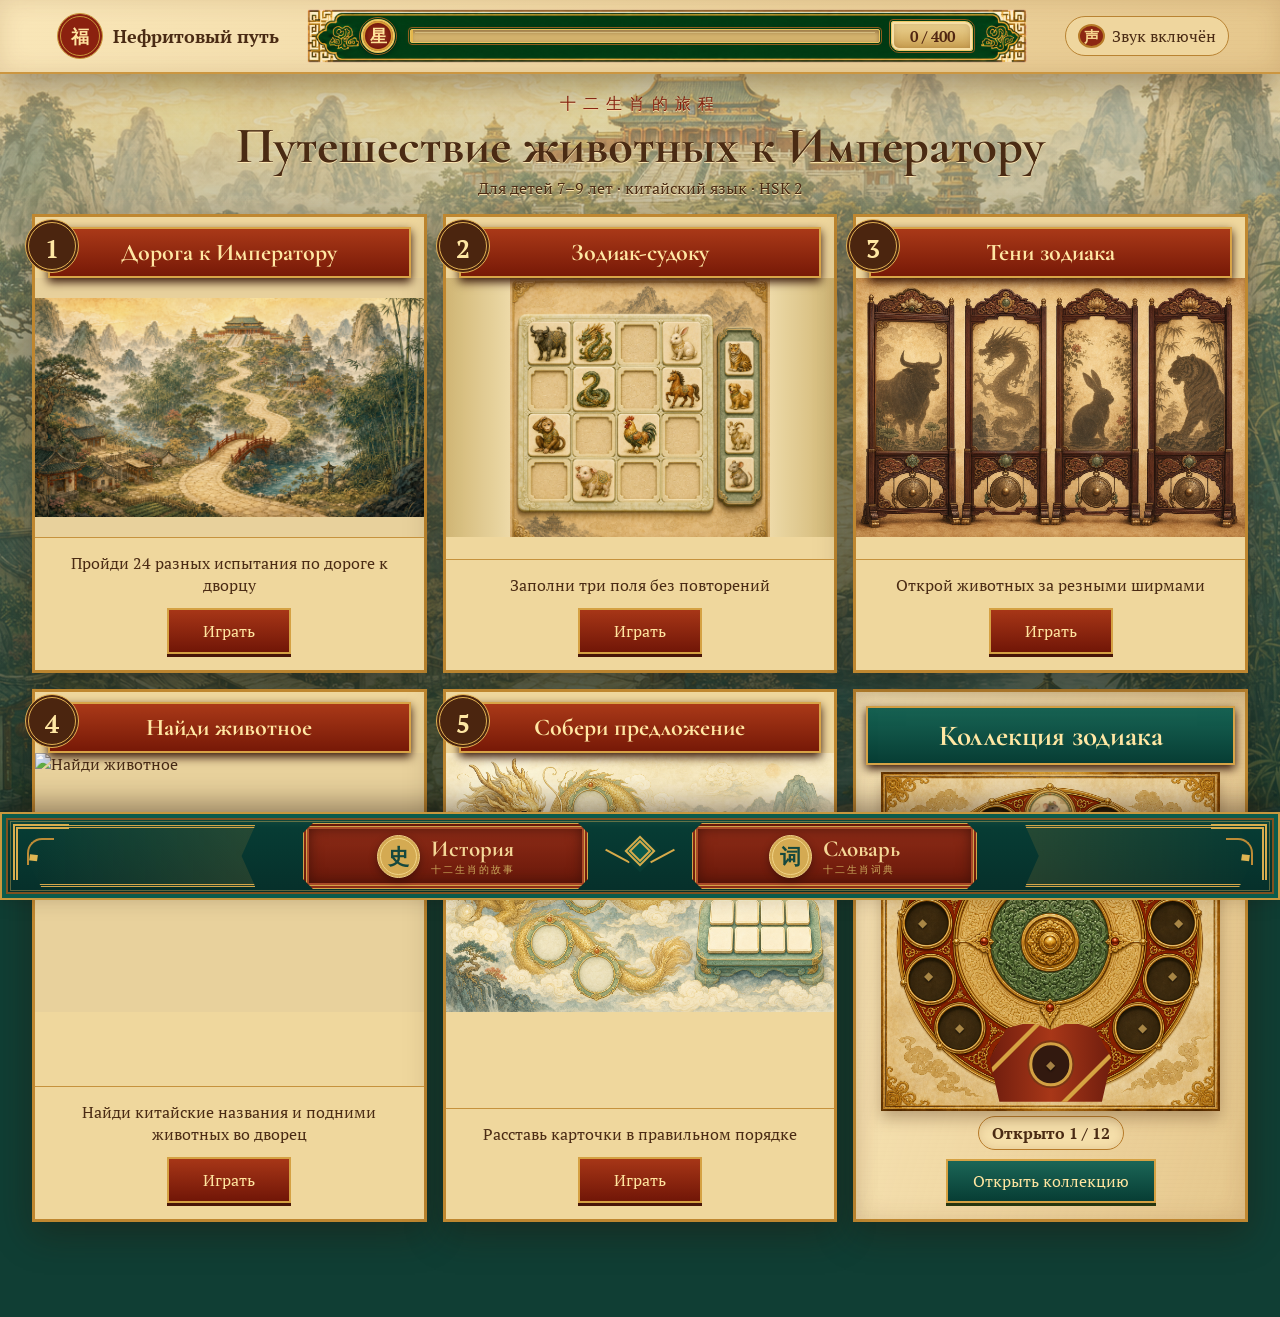
==== index.html @ ac3d8dff "Publish Zodiac Kitaya game site" ====
<!doctype html>
<html lang="ru">
<head>
  <meta charset="UTF-8">
  <meta name="viewport" content="width=device-width,initial-scale=1">
  <title>Путешествие животных к Императору</title>
  <link rel="preconnect" href="https://fonts.googleapis.com">
  <link rel="preconnect" href="https://fonts.gstatic.com" crossorigin>
  <link href="https://fonts.googleapis.com/css2?family=Cormorant+Garamond:wght@600;700&family=PT+Serif:wght@400;700&display=swap" rel="stylesheet">
  <link rel="stylesheet" href="journey.css?v=8">
  <link rel="stylesheet" href="zodiac-art.css?v=8">
  <link rel="stylesheet" href="game-cards.css?v=12">
  <link rel="stylesheet" href="progress-polish.css?v=5">
  <link rel="stylesheet" href="collection-wheel.css?v=8">
  <link rel="stylesheet" href="find-polish.css?v=8">
  <link rel="stylesheet" href="road-polish.css?v=15">
  <link rel="stylesheet" href="sudoku-polish.css?v=2">
  <link rel="stylesheet" href="victory.css?v=8">
</head>
<body>
  <div id="app"></div>
  <div id="toast" role="status"></div>
  <div id="modal" class="modal" aria-hidden="true">
    <div class="modal__paper">
      <button class="modal__close" aria-label="Закрыть">×</button>
      <div id="modalContent"></div>
    </div>
  </div>
  <script src="journey.js?v=33"></script>
</body>
</html>
---- journey.css ----
:root{--ink:#4a2b14;--red:#8b210f;--red2:#a83b17;--jade:#0b5145;--jade2:#063c34;--gold:#c89539;--paper:#f2d9a5;--cream:#fff0c5;--green:#397344;--danger:#a52b1c;--shadow:0 12px 34px #24130866}*{box-sizing:border-box}html{scroll-behavior:smooth}body{margin:0;min-height:100vh;color:var(--ink);font-family:"PT Serif",serif;background:#103e34 url('journey-bg.png') center/cover fixed}body:before{content:"";position:fixed;z-index:-1;inset:0;background:linear-gradient(#fff2c566,#082e28cc)}button{font:inherit;color:inherit;cursor:pointer}.paper{background-color:var(--paper);background-image:linear-gradient(105deg,#fff1c790,#ca9f5650),repeating-linear-gradient(0deg,transparent 0 3px,#61330d08 4px);border:2px solid #cc9640;box-shadow:inset 0 0 24px #67330d24,var(--shadow)}.top{position:sticky;z-index:30;top:0;min-height:74px;display:flex;align-items:center;gap:22px;padding:8px clamp(14px,4vw,64px);border-width:0 0 2px}.logo{display:flex;align-items:center;gap:10px;border:0;background:none;font-size:18px;font-weight:bold}.seal{display:grid;place-items:center;width:46px;height:46px;border:4px double var(--gold);border-radius:50%;background:var(--red);color:#ffe4a0}.xp{display:flex;align-items:center;gap:8px;flex:1;max-width:520px}.bar{height:12px;flex:1;border:1px solid #8c6635;border-radius:8px;background:#d4b878;overflow:hidden}.bar i{display:block;height:100%;background:linear-gradient(90deg,#315f31,#86a040);transition:.5s}.top__tools{margin-left:auto;display:flex;align-items:center;gap:8px}.tool,.language{padding:9px 13px;border:1px solid #b98332;background:#efd69e}.tool{border-radius:50%}.language.active{background:var(--jade);color:#ffe1a0}.profile{display:grid;place-items:center;width:42px;height:42px;border:2px solid var(--gold);border-radius:50%;background:#e6bd65;font-size:22px}.hero{text-align:center;padding:18px 10px 15px;text-shadow:0 1px #ffe7b2}.hero__cn{margin:0;color:var(--red);letter-spacing:7px}.hero h1{font:700 clamp(32px,4vw,55px) "Cormorant Garamond";margin:0}.home{display:grid;grid-template-columns:minmax(0,1fr) 300px;gap:15px;padding:0 clamp(10px,2.5vw,40px) 95px}.game-grid{display:grid;grid-template-columns:repeat(6,1fr);gap:14px}.game-tile{position:relative;grid-column:span 3;min-height:420px;overflow:hidden;border:3px solid #bf8730;background:#d6ac63;box-shadow:var(--shadow)}.game-tile.small{grid-column:span 2;min-height:340px}.game-tile__image{position:absolute;inset:0;width:100%;height:100%;object-fit:cover;filter:saturate(.86) sepia(.08);transition:.6s}.game-tile:hover .game-tile__image{transform:scale(1.035)}.ribbon{position:absolute;z-index:3;left:22px;right:15px;top:12px;padding:9px 18px;text-align:center;color:#ffe7a3;background:linear-gradient(#aa3918,#771907);border:2px solid #d8a447;box-shadow:0 4px 9px #351509;font:700 24px "Cormorant Garamond"}.ribbon b{position:absolute;left:-25px;top:-10px;display:grid;place-items:center;width:53px;height:53px;border:4px double #e1b052;border-radius:50%;background:#4b250f;font-size:27px}.game-tile__foot{position:absolute;z-index:2;left:0;right:0;bottom:0;text-align:center;padding:80px 15px 16px;background:linear-gradient(transparent,#efd697 47%)}.game-tile__foot p{margin:0 0 10px}.red-button,.jade-button{border:2px solid #d5a143;padding:10px 34px;color:#ffe5a0;box-shadow:0 3px 0 #471509}.red-button{background:linear-gradient(#a73617,#711607)}.jade-button{background:linear-gradient(#1b6657,#073d34)}.side{display:flex;flex-direction:column;gap:13px}.side-card{padding:14px}.side-card h2{text-align:center;font:700 26px "Cormorant Garamond";margin:0}.mission{display:grid;grid-template-columns:25px 1fr auto;gap:7px;padding:12px 0;border-bottom:1px solid #ae7c3d77;font-size:14px}.mission small{color:#397440}.bonus{display:flex;justify-content:space-between;align-items:center;padding-top:10px;text-transform:uppercase}.bonus span{font-size:34px}.zodiac-mini{width:100%;border:2px solid #cc9640}.wheel{width:170px;height:170px;margin:10px auto;display:grid;grid-template-columns:repeat(4,1fr);place-items:center;border:10px double #a56d1f;border-radius:50%;background:radial-gradient(circle,#573218 0 21%,#dcb860 22% 48%,#744218 49% 52%,#dcb860 53%)}.welcome{display:flex;gap:10px;align-items:center}.welcome span{font-size:55px}.bottom{position:fixed;z-index:25;left:0;right:0;bottom:0;height:70px;display:flex;justify-content:center;gap:min(12vw,170px);background:#073d35ef;border-top:3px double #d4a43d}.bottom button{border:0;background:none;color:#eed184;font:700 27px "Cormorant Garamond"}.game-page{padding:16px clamp(10px,3vw,44px) 95px}.game-top{display:grid;grid-template-columns:auto 1fr auto;align-items:center;gap:15px;padding:10px 16px;color:#ffe2a0;background:#073e36ee;border:3px double var(--gold)}.game-top h1{text-align:center;margin:0;font:700 clamp(25px,3vw,38px) "Cormorant Garamond"}.game-meta{display:flex;gap:12px}.instruction{max-width:1050px;margin:14px auto;display:grid;grid-template-columns:1fr 1fr;gap:10px;padding:11px 16px;background:#fff0c9;border:2px solid #c38d36;box-shadow:0 4px 14px #4a2a1633}.stage{min-height:600px;padding:18px}.mode-select{max-width:1050px;margin:auto;padding:30px;text-align:center;background:linear-gradient(#faebbee8,#ddb669e8),url('assets/games/road-to-emperor.png') center/cover;border:5px double #b47a28}.mode-select h2{font:700 45px "Cormorant Garamond";margin:0}.modes{display:grid;grid-template-columns:repeat(auto-fit,minmax(210px,1fr));gap:16px;margin-top:22px}.mode{min-height:245px;padding:20px;background:#f6dfaaef;border:3px double #b77b29;box-shadow:0 8px 18px #3a1c0e44;transition:.25s}.mode:hover{transform:translateY(-6px);background:#ffecba}.mode__icon{display:grid;place-items:center;min-height:65px;font-size:31px;color:var(--jade)}.mode h3{font:700 29px "Cormorant Garamond";margin:6px}.hint{padding:8px 13px;border:1px solid #b98435;background:#f7e6b9}.feedback{min-height:28px;margin-top:8px;font-weight:bold}.feedback.good{color:#286b39}.feedback.bad{color:#a3291b}.choices,.bank{display:flex;flex-wrap:wrap;justify-content:center;gap:10px}.choice,.token{min-width:95px;padding:12px;border:2px solid #b78434;background:#f8e5b4;font-size:20px}.choice.selected,.token.selected{background:var(--jade);color:#ffe3a0;transform:translateY(-3px)}.choice.correct,.token.correct{background:#93c08b}.choice.wrong,.token.wrong{background:#e58e7c}.map{position:relative;min-height:1050px;overflow:hidden;border:5px double #c79338;background:url('assets/games/road-to-emperor.png') center/cover}.node{position:absolute;width:43px;height:43px;transform:translate(-50%,-50%);border:4px double #a46d1d;border-radius:50%;background:#efd18c;font-weight:bold;box-shadow:0 3px 8px #2d180d}.node.current{background:var(--red);color:#ffe6a0;animation:pulse 1.3s infinite}.node.done{background:#2f7951;color:white}.node.locked{filter:grayscale(1);opacity:.65}.traveler{position:absolute;z-index:4;font-size:38px;transform:translate(-50%,-85%);transition:1s}.modal{position:fixed;z-index:100;inset:0;display:none;place-items:center;padding:18px;background:#11251ed9}.modal.open{display:grid}.modal__paper{position:relative;width:min(720px,96vw);max-height:94vh;overflow:auto;padding:28px;text-align:center;background:#efd7a4;border:6px double #b77b29;box-shadow:0 18px 55px #0008}.modal__close{position:absolute;right:9px;top:5px;border:0;background:none;font-size:30px}.obstacle{width:100%;aspect-ratio:1.5;border:4px double #b67b29;background-size:300% 200%;background-repeat:no-repeat}.story{padding:10px 14px;text-align:left;background:#fff0c38f;border-left:4px solid var(--red)}.result-animal{font-size:85px;animation:arrive .7s}.stars{font-size:34px}.collection{padding:22px clamp(14px,5vw,70px) 95px}.collection h1{text-align:center;font:700 48px "Cormorant Garamond"}.collection-grid{display:grid;grid-template-columns:repeat(auto-fit,minmax(190px,1fr));gap:15px}.animal-card{text-align:center;min-height:260px;padding:18px}.animal-card .emoji{font-size:70px}.animal-card.locked{filter:grayscale(1);opacity:.7}.animal-card h3{font-size:25px;margin:5px}.hanzi{font-size:31px}@keyframes pulse{50%{box-shadow:0 0 0 13px #ffd05455}}@keyframes arrive{from{transform:translateY(35px) scale(.75);opacity:0}}#toast{position:fixed;z-index:150;left:50%;bottom:85px;transform:translate(-50%,25px);opacity:0;padding:11px 20px;background:#083d35;color:#ffe3a0;border:2px solid #d1a044;transition:.3s}#toast.show{opacity:1;transform:translate(-50%,0)}
/* Sudoku */.sudoku-layout{display:grid;grid-template-columns:1fr 250px;gap:18px;max-width:850px;margin:auto}.sudoku{display:grid;grid-template-columns:repeat(4,1fr);gap:5px;padding:14px;background:#e8d090;border:7px double #a86f22}.cell{aspect-ratio:1;border:2px solid #815324;background:#f4dda7;font-size:31px}.cell.fixed{background:#dec17d}.cell.filled{background:#a9ce96}.cell small,.token small{display:block;font-size:11px}.sudoku-tray{padding:15px;text-align:center}.seal-complete{width:120px;height:120px;margin:auto;display:grid;place-items:center;border:7px double var(--red);border-radius:50%;color:var(--red);font-size:32px;transform:rotate(-8deg)}
/* Shadows */.screens{display:grid;grid-template-columns:repeat(4,1fr);gap:11px;padding:12px;background:#482616;border:4px double #cb9840}.screen{padding:7px;background:#5b2c18;border:3px solid #ad7430}.screen__visual{position:relative;width:100%;aspect-ratio:3/4.1;overflow:hidden;border:5px ridge #8c5429;background-image:url('assets/games/zodiac-shadows.png');background-size:400% 100%;background-position:calc(var(--panel)*33.333%) center;filter:brightness(.08);transition:.6s}.screen.lit .screen__visual{filter:brightness(.88) saturate(.7);box-shadow:0 0 25px #ffd45f}.screen.revealed .screen__visual{background-image:url('assets/shadows/revealed-animals.png');filter:none}.screen__visual:before,.screen__visual:after{content:"";position:absolute;z-index:3;top:0;bottom:0;width:51%;background:linear-gradient(90deg,#30140d,#6d2c17,#2b120b);border:2px solid #a97030;transition:.9s}.screen__visual:before{left:0}.screen__visual:after{right:0;transform:scaleX(-1)}.screen.lit .screen__visual:before{transform:translateX(-88%)}.screen.lit .screen__visual:after{transform:translateX(88%) scaleX(-1)}.screen.revealed .screen__visual:before{transform:translateX(-105%)}.screen.revealed .screen__visual:after{transform:translateX(105%) scaleX(-1)}.screen__message{position:absolute;z-index:5;left:8%;right:8%;top:44%;padding:7px;color:#f2d28a;background:#20110ddd}.screen.lit .screen__message,.screen.revealed .screen__message{display:none}.screen__sound{width:100%;margin:6px 0;padding:7px;background:#dfb967;border:1px solid #ad7430}.slots{display:grid;gap:5px}.slot{min-height:55px;border:2px dashed #c69b56;background:#eed397}.slot small{display:block;font-size:10px}.slot.filled{border-style:solid;background:#cfe0aa}.screen.revealed .slot{background:var(--jade);color:#ffe3a0}.shadow-bank{display:grid;grid-template-columns:repeat(3,1fr);gap:12px;margin-top:13px;padding:14px}.token-group{padding:9px;color:#f5d99a;background:var(--jade);border:2px solid #bf8c38}.token-group h3{text-align:center;margin:3px}.token.used{opacity:.25}.reveal-name{position:absolute;z-index:2;left:7%;right:7%;bottom:4%;padding:6px;background:#f4dca9ee;opacity:0}.screen.revealed .reveal-name{opacity:1}
/* Find */.find-layout{display:grid;grid-template-columns:390px 1fr 230px;gap:13px}.find-board,.word-list{padding:14px}.find-grid{display:grid;grid-template-columns:repeat(6,1fr);gap:4px}.find-cell{aspect-ratio:1;border:1px solid #a87732;background:#f4dda9;font-size:24px}.find-cell small{display:block;font-size:9px}.find-cell.selected{background:#afd4a4}.find-cell.found{background:#26704f;color:white}.find-scene{position:relative;overflow:hidden;border:4px double #b77b29}.find-scene img{width:100%;height:100%;object-fit:cover}.climbers{position:absolute;left:5%;right:5%;bottom:4%;display:flex;justify-content:space-around;font-size:34px}.climbers span{transition:.8s}.climbers .up{transform:translateY(-210px) scale(1.2)}.word-list>div{display:grid;grid-template-columns:35px 1fr 28px;align-items:center;padding:8px 0;border-bottom:1px solid #ad7c3d}.word-list .found{text-decoration:line-through;color:var(--green)}
/* Sentences */.sentence-scene{position:relative;max-width:1100px;min-height:680px;margin:auto;overflow:hidden;border:5px double #bb8431}.sentence-scene>img{width:100%;height:680px;object-fit:cover}.sentence-panel{position:absolute;left:4%;right:4%;bottom:3%;padding:13px;text-align:center}.positions{display:flex;justify-content:center;gap:10px;min-height:78px}.position{width:120px;min-height:70px;border:2px dashed #b78335;background:#f3dda9}.position small{display:block}.sentence-bank{padding:10px;margin:8px;background:var(--jade);border:2px solid #bc8835}.gold-line .position{border-style:solid;border-color:#d0a138;box-shadow:0 0 12px #ffcf55}.sentence-tools{display:flex;justify-content:center;gap:9px;align-items:center}
@media(max-width:1050px){.home{grid-template-columns:1fr}.side{display:grid;grid-template-columns:repeat(3,1fr)}.find-layout{grid-template-columns:1fr}.find-scene{height:430px}.word-list{display:grid;grid-template-columns:repeat(2,1fr)}.screens{grid-template-columns:repeat(2,1fr)}}@media(max-width:740px){.logo span:last-child,.top__tools .language,.coins,.xp b{display:none}.game-grid{display:block}.game-tile,.game-tile.small{min-height:370px;margin-bottom:13px}.side{display:block}.side-card{margin-bottom:13px}.bottom span{display:none}.instruction{grid-template-columns:1fr}.map{min-height:850px}.sudoku-layout{grid-template-columns:1fr}.screens{grid-template-columns:1fr}.shadow-bank{grid-template-columns:1fr}.find-board{padding:6px}.find-cell{font-size:20px}.positions{flex-wrap:wrap}.sentence-scene>img{height:760px}.game-top{grid-template-columns:auto 1fr}.game-meta{grid-column:1/-1;justify-content:center}}
---- zodiac-art.css ----
.animal-art{display:inline-block;width:90px;height:90px;background-image:url('assets/zodiac/zodiac-atlas.png');background-size:400% 300%;background-repeat:no-repeat;border-radius:10%;vertical-align:middle}.collection-animal{width:165px;height:165px;border:4px double #b98431;box-shadow:0 7px 16px #47250f44}.choice-animal{display:block;width:92px;height:92px;margin:0 auto 7px}.result-animal{display:block;width:210px;height:210px;margin:10px auto;border:6px double #c89539;box-shadow:0 12px 28px #3b1e0e55;animation:arrive .7s}.mode-animal{display:block;width:155px;height:155px;margin:0 auto 10px;border:4px double #b98533}.welcome-animal{width:78px;height:78px;flex:none;border:3px double #b98533}.wheel-animal{width:35px;height:35px;border-radius:50%;border:1px solid #8c5a20}.token-animal{display:block;width:68px;height:68px;margin:auto}.traveler-art{width:58px;height:58px;border:3px solid #d5a33e;border-radius:50%;box-shadow:0 4px 12px #28140b66}.list-animal{width:28px;height:28px;border-radius:50%}.climber-animal{width:54px;height:54px;border:2px solid #d2a13c;border-radius:50%;transition:.8s;filter:drop-shadow(0 3px 3px #28140d)}.climber-animal.up{transform:translateY(-210px) scale(1.18)}.locked-medallion{display:block;width:26px;height:26px;border:2px solid #70431f;border-radius:50%;background:#8d795e;opacity:.75}.locked-animal{display:grid;place-items:center;width:150px;height:150px;margin:0 auto;border:5px double #7f725e;border-radius:50%;background:radial-gradient(circle,#aaa394,#777267);box-shadow:inset 0 0 24px #302a25}.locked-animal:before{content:'未';color:#39332c;font-size:48px}.ui-mark{display:inline-grid;place-items:center;min-width:24px;height:24px;padding:0 4px;border:2px double #b77b28;border-radius:50%;background:#8c2712;color:#f6d58d;font:700 15px "PT Serif"}.nav-mark{width:39px;height:39px;margin-right:8px;font-size:21px;background:#d0a44c;color:#153f35;border-color:#f0d58b}.gift-mark{width:39px;height:39px;font-size:21px}.rating{display:flex;justify-content:center;gap:6px;margin:9px}.rating i{display:block;width:24px;height:24px;background:#d69824;clip-path:polygon(50% 0,61% 35%,98% 35%,68% 57%,79% 94%,50% 72%,21% 94%,32% 57%,2% 35%,39% 35%);filter:drop-shadow(0 1px #6c4518)}.rating i.empty{background:#b9a27a}.animal-card.locked{filter:grayscale(.55);opacity:.76}.animal-card .hanzi{font-size:34px}.sudoku .cell .animal-art{width:100%;height:100%;border-radius:0}.sudoku-token .animal-art{width:88px;height:88px}.final-choice{min-width:145px}.screen__sound .ui-mark,.tool .ui-mark,.hint .ui-mark{margin-right:4px}@media(max-width:650px){.collection-animal{width:135px;height:135px}.mode-animal{width:125px;height:125px}.result-animal{width:170px;height:170px}.climber-animal{width:43px;height:43px}}
---- game-cards.css ----
.game-tile{display:flex;flex-direction:column;min-height:0;height:auto;background:#efd79d;overflow:visible}.game-tile.small{min-height:0}.game-tile .ribbon{position:relative;order:-1;left:auto;right:auto;top:auto;flex:none;margin:10px 13px 0;padding:9px 18px}.game-tile .game-tile__image{position:relative;inset:auto;display:block;flex:none;width:100%;height:auto;aspect-ratio:3/2;object-fit:contain;object-position:center;background:#e8cf96;filter:saturate(.92) sepia(.04);transition:filter .25s}.game-tile:nth-child(-n+2) .game-tile__image{aspect-ratio:16/9}.game-tile:nth-child(2) .game-tile__image{object-fit:contain;background:linear-gradient(90deg,#d1b46c,#efdba7 18% 82%,#d1b46c)}.game-tile:hover .game-tile__image{transform:none;filter:saturate(1) sepia(0)}.game-tile .game-tile__foot{position:relative;left:auto;right:auto;bottom:auto;margin-top:auto;padding:14px 15px 16px;background:#efd79d;border-top:1px solid #c6923d}.game-tile .game-tile__foot p{min-height:22px}.game-tile .red-button{margin-top:2px}@media(max-width:740px){.game-tile,.game-tile.small{min-height:0}.game-tile:nth-child(-n+2) .game-tile__image,.game-tile .game-tile__image{aspect-ratio:3/2}.game-tile:nth-child(2) .game-tile__image{aspect-ratio:1/1}}
.game-tile .ribbon b{display:flex;align-items:center;justify-content:center;width:54px;height:54px;padding:4px 0 0!important;line-height:1!important;text-align:center;text-indent:0;font-variant-numeric:tabular-nums;font-family:"PT Serif",serif;font-size:25px}

/* Balanced home: three cards in each row, collection is the sixth card. */
.home{display:block;padding-inline:clamp(10px,2.5vw,40px)}
.home .game-grid{grid-template-columns:repeat(3,minmax(0,1fr));gap:16px}
.home .game-tile,.home .game-tile.small{grid-column:span 1;min-width:0}
.home .game-tile .game-tile__image,.home .game-tile:nth-child(-n+2) .game-tile__image{aspect-ratio:3/2}
.collection-home-tile{display:flex;flex-direction:column;align-items:center;justify-content:flex-start;min-height:0;width:100%;padding:10px 13px 16px;border:3px solid #bf8730;font:inherit;color:var(--ink);cursor:pointer;transition:filter .25s,transform .25s}
.collection-home-tile:hover{filter:saturate(1.08);transform:translateY(-2px)}
.collection-home-tile h2{width:100%;margin:0 0 4px;padding:10px 18px;border:2px solid #d8a447;background:linear-gradient(#176454,#073d34);box-shadow:0 4px 9px #351509;color:#ffe7a3;text-align:center;font:700 29px "Cormorant Garamond"}
.collection-home-tile .wheel{width:min(410px,92%);margin:3px auto 5px}
.collection-home-tile .collection-count{margin-top:auto}
.collection-home-tile__action{display:inline-block;margin-top:9px;padding:9px 25px;border:2px solid #d5a143;background:linear-gradient(#1b6657,#073d34);box-shadow:0 3px 0 #26350f;color:#ffe5a0}
@media(max-width:1100px){.home .game-grid{grid-template-columns:repeat(2,minmax(0,1fr))}}
@media(max-width:740px){.home .game-grid{display:grid;grid-template-columns:1fr}.collection-home-tile .wheel{width:min(360px,92%)}}
---- progress-polish.css ----
.top .xp{position:relative;display:grid;grid-template-columns:40px minmax(180px,520px) auto;align-items:center;gap:10px;max-width:670px;padding:7px 13px 7px 8px;border:3px double #b27b28;border-radius:28px;background:linear-gradient(180deg,#f8e6b4,#dfbd78);box-shadow:inset 0 0 16px #70401730,0 4px 10px #49250f30}
.top .xp:before,.top .xp:after{content:'◆';position:absolute;color:#9b2c16;font-size:10px;text-shadow:0 1px #f4d589}.top .xp:before{left:51px}.top .xp:after{right:75px}
.top .xp>.ui-mark{position:relative;z-index:2;width:35px;height:35px;margin:0;border:5px double #e0ae4b;background:radial-gradient(circle,#aa381b,#671609);color:#ffe09a;font-size:17px;box-shadow:0 3px 7px #4b210f55}
.top .xp>.bar{position:relative;height:18px;margin:0 11px;overflow:hidden;border:4px double #a77329;border-radius:12px;background:repeating-linear-gradient(135deg,#d9bd7d 0 10px,#e9d29b 10px 20px);box-shadow:inset 0 2px 6px #5f391d66,0 1px #fff0c1}
.top .xp>.bar:before{content:'';position:absolute;z-index:2;inset:2px 5px;border-top:1px solid #fff2bf88;border-radius:8px;pointer-events:none}
.top .xp>.bar i{position:relative;height:100%;border-right:2px solid #dfb34e;background:linear-gradient(90deg,#06483e,#17715d 55%,#5f954d);box-shadow:inset 0 2px 4px #8ad5a244,0 0 9px #225d43;transition:width .6s ease}
.top .xp>b{position:relative;z-index:2;min-width:78px;padding:5px 10px;border:2px solid #b17a2b;border-radius:16px;background:#f5dca1;color:#682d15;text-align:center;white-space:nowrap;box-shadow:inset 0 0 9px #7b461b28;font-size:14px}
@media(max-width:740px){.top .xp{grid-template-columns:35px minmax(100px,1fr);padding-right:8px}.top .xp>b{display:none}.top .xp:after{display:none}.top .xp>.bar{margin-right:3px}}

/* Jade-and-gold progress plaque */
.top .xp{isolation:isolate;grid-template-columns:46px minmax(190px,520px) auto;gap:12px;max-width:700px;padding:9px 15px 9px 10px;border:1px solid #774418;border-radius:13px 30px 13px 30px;background:linear-gradient(135deg,#6f3d17 0 8px,#d8a744 9px 12px,#0a5145 13px calc(100% - 13px),#d8a744 calc(100% - 12px) calc(100% - 9px),#6f3d17 calc(100% - 8px));box-shadow:inset 0 0 0 2px #f1d47b,inset 0 0 20px #001d1888,0 5px 13px #45230f42}
.top .xp:before,.top .xp:after{content:'';z-index:-1;top:50%;width:42px;height:28px;margin-top:-14px;background:radial-gradient(circle at 72% 50%,transparent 0 5px,#e3b655 6px 8px,transparent 9px),radial-gradient(circle at 30% 50%,transparent 0 7px,#9c651f 8px 10px,transparent 11px);filter:drop-shadow(0 1px #4e2c12)}
.top .xp:before{left:-25px}.top .xp:after{right:-25px;transform:scaleX(-1)}
.top .xp>.ui-mark{width:39px;height:39px;border:2px solid #f0cf72;outline:2px solid #7f491d;outline-offset:2px;background:radial-gradient(circle at 38% 32%,#c64b28,#861f0e 55%,#501207);box-shadow:inset 0 0 0 2px #e6ac45,0 3px 8px #001d17;color:#ffe9a5}
.top .xp>.bar{height:20px;margin:0;overflow:visible;border:2px solid #e1b854;outline:1px solid #5f3516;outline-offset:2px;border-radius:4px 13px 4px 13px;background:linear-gradient(#d0a75d,#f0d697 48%,#b98941);box-shadow:inset 0 3px 7px #54301688,0 1px #f9e9ae}
.top .xp>.bar:before{inset:3px 6px;border-top:2px solid #fff4c488;border-radius:8px}
.top .xp>.bar i{border-right:3px solid #f2c55c;border-radius:2px 9px 2px 9px;background:linear-gradient(180deg,#5da58a,#0e6556 52%,#073f37);box-shadow:inset 0 2px 3px #b2e0c066,0 0 8px #e9c35c88}
.top .xp>b{min-width:86px;padding:6px 12px;border:1px solid #6e3d17;outline:2px solid #d3a33f;outline-offset:1px;border-radius:4px 14px 4px 14px;background:linear-gradient(135deg,#f8e6af,#ddb767);color:#54240f;box-shadow:inset 0 0 0 2px #f8dda0,inset 0 0 10px #77451638;font-size:15px}
@media(max-width:740px){.top .xp{grid-template-columns:39px minmax(100px,1fr);padding:8px 11px}.top .xp:before,.top .xp:after{display:none}.top .xp>.bar{margin:0 3px}}

/* Vintage carved progress tablet */
.top .xp{grid-template-columns:42px minmax(190px,520px) auto;gap:13px;padding:8px 14px 8px 10px;border:3px double #79501f;border-radius:5px;background:linear-gradient(90deg,#b4833d 0 7px,#ead39a 8px 13px,#cda960 14px calc(100% - 14px),#ead39a calc(100% - 13px) calc(100% - 8px),#8d6026 calc(100% - 7px)),repeating-linear-gradient(0deg,transparent 0 3px,#61330d0d 4px);box-shadow:inset 0 0 0 2px #f5dfa4,inset 0 0 18px #6a3e1b66,0 3px 7px #49250f42}
.top .xp:before,.top .xp:after{content:'';display:block;top:50%;width:24px;height:34px;margin-top:-17px;border:3px double #895c25;background:linear-gradient(135deg,#e2c477,#9b6a2b);clip-path:polygon(50% 0,100% 28%,78% 50%,100% 72%,50% 100%,0 72%,22% 50%,0 28%);filter:drop-shadow(0 2px 1px #59341566)}
.top .xp:before{left:-16px}.top .xp:after{right:-16px;transform:none}
.top .xp>.ui-mark{width:36px;height:36px;border:3px double #d4aa55;outline:1px solid #5a3518;outline-offset:1px;border-radius:3px;background:linear-gradient(145deg,#9d321b,#64180c);box-shadow:inset 0 0 8px #3b0c08,2px 2px 3px #53311666;color:#edcf83}
.top .xp>.bar{height:16px;border:3px double #775023;outline:0;border-radius:2px;background:linear-gradient(#b98d4d,#e2c47e 48%,#9f743a);box-shadow:inset 0 2px 5px #4c2c1677,0 1px #f5e2aa}
.top .xp>.bar:before{inset:2px 4px;border-top:1px solid #fff0b777;border-radius:0}
.top .xp>.bar i{border-right:2px solid #b98b3b;border-radius:0;background:repeating-linear-gradient(90deg,#245f50 0 16px,#1c5448 16px 18px);box-shadow:inset 0 2px 3px #8bb39a55}
.top .xp>b{min-width:88px;padding:5px 10px;border:3px double #855a25;outline:0;border-radius:2px;background:linear-gradient(105deg,#ecd59d,#c99f58);box-shadow:inset 0 0 8px #6b3d1838;color:#512a14;font-size:15px}
@media(max-width:740px){.top .xp{grid-template-columns:36px minmax(100px,1fr);padding:7px 9px}.top .xp:before,.top .xp:after{display:none}}

/* Ornamental jade frame inspired by traditional Chinese menu plaques. */
.top .xp{grid-template-columns:40px minmax(190px,520px) auto;gap:12px;max-width:720px;padding:9px 17px 9px 12px;border:2px solid #e2b64d;outline:2px solid #724216;outline-offset:2px;border-radius:3px 15px 3px 15px;background:linear-gradient(180deg,#0c5b4b,#053d35 52%,#032d28);box-shadow:inset 0 0 0 2px #c99231,inset 0 0 0 5px #06342d,inset 0 0 18px #001c18,0 4px 8px #4a291744}
.top .xp:before,.top .xp:after{content:'';display:block;z-index:3;top:50%;width:42px;height:50px;margin-top:-25px;border:0;background:linear-gradient(135deg,transparent 0 28%,#d7a83f 29% 34%,transparent 35% 64%,#d7a83f 65% 70%,transparent 71%),linear-gradient(45deg,transparent 0 28%,#8b5a20 29% 34%,transparent 35% 64%,#8b5a20 65% 70%,transparent 71%),radial-gradient(circle at 72% 50%,transparent 0 6px,#d8aa42 7px 9px,transparent 10px 13px,#9d6b27 14px 16px,transparent 17px);filter:drop-shadow(0 1px #40230e)}
.top .xp:before{left:-30px}.top .xp:after{right:-30px;transform:scaleX(-1)}
.top .xp>.ui-mark{width:36px;height:36px;border:2px solid #f0d071;outline:2px solid #9c681f;outline-offset:2px;border-radius:50%;background:radial-gradient(circle,#a63a20,#72170b 65%,#481008);box-shadow:inset 0 0 0 2px #d89d35,0 2px 5px #001c17;color:#ffe49a}
.top .xp>.bar{height:16px;border:1px solid #edcb6c;outline:2px solid #8f5e20;outline-offset:2px;border-radius:2px;background:linear-gradient(#b8893d,#e0c176 50%,#9c6f2e);box-shadow:inset 0 2px 5px #3e240f99,0 0 0 1px #062f29}
.top .xp>.bar:before{inset:2px 4px;border-top:1px solid #fff0b766;border-radius:0}
.top .xp>.bar i{border-right:2px solid #e4b74c;border-radius:0;background:repeating-linear-gradient(90deg,#2c8069 0 20px,#216b59 20px 22px);box-shadow:inset 0 2px 3px #a4d5b766,0 0 6px #d6ac4266}
.top .xp>b{min-width:88px;padding:5px 10px;border:1px solid #efd176;outline:2px solid #906020;outline-offset:1px;border-radius:2px 8px 2px 8px;background:linear-gradient(#f0d596,#c69a4c);box-shadow:inset 0 0 0 2px #f6dfa5,inset 0 0 9px #6b3f1b55;color:#512612;font-size:15px}
@media(max-width:740px){.top .xp{grid-template-columns:36px minmax(100px,1fr);padding:7px 10px}.top .xp:before,.top .xp:after{display:none}}

/* Exact reference-style frame asset. */
.top .xp{grid-template-columns:38px minmax(180px,520px) auto;gap:11px;min-height:54px;max-width:720px;padding:8px 54px;border:0;outline:0;border-radius:0;background-color:transparent;background-image:url('assets/ui/progress-frame-reference.png?v=1');background-position:center;background-size:100% 100%;background-repeat:no-repeat;box-shadow:none}
.top .xp:before,.top .xp:after{display:none}
.top .xp>.ui-mark{width:34px;height:34px;margin:0;border:2px solid #edc760;outline:1px solid #94621e;outline-offset:1px}
.top .xp>.bar{height:14px;margin:0;border:1px solid #e9c45f;outline:1px solid #8e5c1d;outline-offset:1px;background:#d2b16c;box-shadow:inset 0 2px 4px #4a2b1477}
.top .xp>.bar i{background:linear-gradient(180deg,#399078,#176653 55%,#0d4b40)}
.top .xp>b{min-width:82px;padding:4px 8px;border:1px solid #edc967;outline:1px solid #8d5b1d;outline-offset:1px;background:linear-gradient(#efd796,#c89d4d)}
@media(max-width:740px){.top .xp{grid-template-columns:34px minmax(90px,1fr);min-height:48px;padding:7px 40px}.top .xp>b{display:none}}
---- collection-wheel.css ----
.zodiac-mini{width:100%;padding:14px 10px 16px;overflow:hidden}
.zodiac-mini h2{margin-bottom:4px}
.wheel{position:relative;width:min(246px,100%);height:auto;aspect-ratio:1;margin:3px auto 7px;display:block;border:0;border-radius:0;background:url('assets/ui/zodiac-collection-wheel-v2.png') center/contain no-repeat;filter:drop-shadow(0 7px 8px #49250d55)}
.wheel:before{content:'';position:absolute;z-index:1;left:50%;bottom:2.8%;width:36%;height:23%;transform:translateX(-50%);clip-path:polygon(8% 100%,0 46%,14% 8%,34% 0,50% 10%,66% 0,86% 8%,100% 46%,92% 100%);background:linear-gradient(135deg,transparent 0 22%,#d6a442 23% 25%,transparent 26% 74%,#d6a442 75% 77%,transparent 78%),linear-gradient(90deg,#6f1d0e,#a83718 50%,#6f1d0e);border-top:2px solid #d7aa4c;pointer-events:none}
.wheel-slot{position:absolute;z-index:2;width:12.8%;aspect-ratio:1;border-radius:50%;transform:translate(-50%,-50%);overflow:hidden;display:grid;place-items:center}
.wheel-slot:nth-child(1){left:49.8%;top:12.7%}.wheel-slot:nth-child(2){left:66.2%;top:17.1%}.wheel-slot:nth-child(3){left:79.9%;top:28.1%}.wheel-slot:nth-child(4){left:87.7%;top:44.3%}.wheel-slot:nth-child(5){left:86%;top:60.2%}.wheel-slot:nth-child(6){left:77%;top:75.5%}.wheel-slot:nth-child(7){left:50%;top:86.2%;border:3px solid #d3a143;background:#32190f;box-shadow:0 0 0 2px #7b3515}.wheel-slot:nth-child(8){left:23%;top:75.5%}.wheel-slot:nth-child(9){left:14%;top:60.2%}.wheel-slot:nth-child(10){left:12.3%;top:44.3%}.wheel-slot:nth-child(11){left:20.1%;top:28.1%}.wheel-slot:nth-child(12){left:33.8%;top:17.1%}
.wheel-slot.is-locked:after{content:'◆';color:#d1a95a;font-size:12px;opacity:.72;text-shadow:0 1px 2px #000}.wheel-slot.is-open{background:#f1d99b;box-shadow:inset 0 0 0 2px #f0c867,0 0 8px #f9d776}.wheel-slot .wheel-animal{width:100%;height:100%;border:0;border-radius:50%;transform:scale(1.18)}
.collection-count{display:inline-block;padding:5px 13px;border:1px solid #b77b29;border-radius:999px;background:#f5dfaa;box-shadow:inset 0 0 8px #7a431627}
.wheel-slot:nth-child(7).is-open{box-shadow:inset 0 0 0 2px #f0c867,0 0 0 3px #d3a143,0 0 8px #f9d776}.wheel-slot .wheel-animal{transform:none}
.sound-control{display:flex;align-items:center;gap:7px;padding:7px 12px;border:1px solid #b98332;border-radius:999px;background:#efd69e}.sound-control .ui-mark{margin:0}.coins{padding:8px 12px;border-left:1px solid #bc8b42;white-space:nowrap}
@media(max-width:740px){.sound-control span{display:none}.coins{display:inline-block;font-size:0}.coins b{font-size:14px}.coins:before{content:'Монеты: ';font-size:14px}}
---- find-polish.css ----
.word-list{min-width:270px}
.word-list .word-entry{display:grid;grid-template-columns:44px minmax(105px,1fr) 52px 24px;gap:8px;align-items:center;min-height:68px;padding:7px 0;border-bottom:1px solid #ad7c3d}
.word-sound{display:grid;place-items:center;width:42px;height:42px;padding:0;border:2px solid #b98332;border-radius:50%;background:#efd69e}
.word-sound .ui-mark{width:28px;height:28px;min-width:28px;margin:0;padding:0;line-height:24px}
.word-entry__label{display:flex;min-width:0;flex-direction:column;text-align:left;line-height:1.15}
.word-entry__label b{font-size:20px}.word-entry__label small{margin-top:4px;font-size:11px;white-space:normal}
.word-list .list-animal{width:50px;height:50px;border:2px solid #b98230;border-radius:50%;box-shadow:0 3px 7px #4b291633}
.word-entry__status{display:grid;place-items:center;width:22px;height:22px;border:1px solid #a98043;border-radius:50%;color:#765c35;background:#e4c98f}
.word-entry.found{color:inherit;text-decoration:none}
.word-entry.found .word-entry__status{border-color:#28633f;background:#28633f;color:#fff}
.word-entry.found .word-entry__status:before{content:'✓';font-weight:700}
.word-entry.found .word-entry__label{color:#28633f}
@media(max-width:1050px){.word-list{min-width:0}.word-list .word-entry{grid-template-columns:44px minmax(100px,1fr) 52px 24px}}
.find-scene .climbers{position:absolute;inset:0;display:block;pointer-events:none}
.scene-animals{position:absolute;inset:0;pointer-events:none}
.find-scene-animal-wrap{position:absolute;z-index:2;left:var(--x);top:var(--y);transform:translate(-50%,-50%)}
.find-scene-animal{width:86px;height:86px;border:4px double #d2a13c;border-radius:22%;background:#efd18c;box-shadow:0 5px 14px #28140d99}
.climber-chip{position:absolute;z-index:3;left:var(--x);top:var(--y);transform:translate(-50%,-50%);transition:left 1.15s cubic-bezier(.22,.75,.25,1),top 1.15s cubic-bezier(.22,.75,.25,1),transform 1.15s,filter .5s}
.climber-chip .climber-animal{width:52px;height:52px;border:3px solid #d2a13c;border-radius:50%;box-shadow:0 4px 10px #28140d99;background-color:#efd18c}
.climber-chip.found{left:90%;top:9%;transform:translate(-50%,-50%) scale(.8);filter:drop-shadow(0 0 9px #ffe071)}
.climber-chip.found .climber-animal{transform:none}
.palace-target{position:absolute;z-index:2;right:3%;top:2%;padding:5px 10px;border:2px solid #d2a13c;border-radius:16px;background:#f3dca9dd;color:#663817;font-weight:700;box-shadow:0 3px 10px #27140b55}
@media(max-width:650px){.climber-chip .climber-animal{width:38px;height:38px}.find-scene-animal{width:62px;height:62px}.palace-target{font-size:11px}}

/* Stable proportions for crossword, scene and word list */
.stage:has(.find-layout){min-height:0;padding-top:8px}.stage:has(.find-layout) .instruction{width:min(100%,1420px);max-width:none;margin-top:4px}
.find-layout{width:min(100%,1420px);margin:0 auto;grid-template-columns:clamp(350px,27vw,410px) minmax(620px,1fr) 290px;gap:14px;align-items:start}
.find-board,.word-list{height:auto;align-self:start}
.find-board{padding:12px}
.find-grid{width:100%;grid-template-columns:repeat(6,minmax(0,1fr));gap:4px}
.find-cell{width:100%;min-width:0;aspect-ratio:1;font-size:clamp(23px,1.55vw,29px);line-height:1;padding:4px}
.find-cell small{min-height:13px;margin-top:5px;font-size:11px;line-height:1}
.find-scene{width:100%;aspect-ratio:3/2;max-height:540px;align-self:start}
.find-scene img{position:absolute;inset:0;width:100%;height:100%;object-fit:cover}
.word-list{min-width:0;padding:12px}
.word-list .word-entry{grid-template-columns:42px minmax(100px,1fr) 48px 22px;min-height:67px;gap:7px}
.word-list .list-animal{width:48px;height:48px}
.word-list--audio .word-entry{grid-template-columns:54px minmax(70px,1fr) 26px;justify-items:center;min-height:70px}.word-list--audio .word-sound{justify-self:start}.word-list--audio .list-animal{width:62px;height:62px;justify-self:center}.word-list--audio .word-entry__status{justify-self:end}
@media(max-width:1280px){.find-layout{width:min(100%,1120px);grid-template-columns:minmax(350px,410px) minmax(570px,1fr)}.word-list{grid-column:1/-1;display:grid;grid-template-columns:repeat(3,1fr);gap:0 14px}.word-list h3{grid-column:1/-1}.word-list .word-entry{grid-template-columns:42px minmax(95px,1fr) 48px 22px}}
@media(max-width:900px){.find-layout{grid-template-columns:1fr}.find-board{width:min(100%,520px);margin:auto}.find-scene{width:min(100%,760px);margin:auto}.word-list{grid-template-columns:repeat(2,1fr)}}
@media(max-width:620px){.word-list{grid-template-columns:1fr}.find-cell{font-size:21px}.find-cell small{font-size:9px}}
---- road-polish.css ----
.road-animal-select{max-width:1280px;background:linear-gradient(#faebbec9,#ddb669c9),url('assets/games/road-to-emperor.png') center/cover}
.road-animal-grid{display:grid;grid-template-columns:repeat(4,minmax(150px,1fr));gap:12px;margin-top:20px}
.road-animal-card{padding:12px 8px;border:3px double #b77b29;background:#f7dfaaeb;box-shadow:0 6px 14px #3a1c0e44;transition:.2s}
.road-animal-card:hover{transform:translateY(-4px);background:#ffecba}.road-animal-card .mode-animal{width:112px;height:112px}.road-animal-card h3{margin:4px;font-size:22px}.road-animal-card p{margin:3px;text-transform:capitalize}.road-animal-card b{color:#0b5145}
.traveler{pointer-events:none;transform:translate(-50%,calc(-100% - 11px))}
.road-special-image{max-height:390px;margin:auto;background-color:#e4c684}.road-special{margin-top:12px;text-align:center}.road-special button{border:2px solid #b68232;background:#f7e1ad;color:#4a2b14;box-shadow:0 3px 7px #45220d33}.road-special button:hover:not(:disabled){border-color:#0b5145;transform:translateY(-2px)}.road-special button.selected{border-color:#e3bd57;background:#0b5145;color:#ffe6a5;box-shadow:0 0 0 3px #d5a74866}.road-special button.correct{border-color:#d9ad4d;background:#2f754e;color:white}.road-special button:disabled{cursor:default}
.odd-object-scene{aspect-ratio:1456/1086;background-repeat:no-repeat!important;background-size:contain!important}
.mountain-maze-scene{aspect-ratio:1456/1086;background-repeat:no-repeat!important;background-size:contain!important}
.numbered-shadow-scene{aspect-ratio:1.34;background-repeat:no-repeat!important}
.counting-gate-scene{aspect-ratio:1.34;background-repeat:no-repeat!important}
.last-crossing-scene{aspect-ratio:1.8;background-size:cover!important;background-position:center 30%!important;background-repeat:no-repeat!important}
.bridge-slots{display:grid;grid-template-columns:repeat(3,1fr);gap:10px;margin-bottom:12px}.bridge-slots section{padding:9px;border:2px solid #b98332;background:#efd59b}.bridge-slots h3{margin:0 0 8px}.special-options{display:flex;justify-content:center;gap:7px;flex-wrap:wrap}.special-options button{display:grid;place-items:center;min-width:70px;min-height:70px;padding:7px;font-size:25px}.special-options .choice-animal{width:62px;height:62px;margin:0}
.stepping-stones{display:grid;grid-template-columns:repeat(3,110px);justify-content:center;gap:12px;margin-bottom:14px}.stepping-stones button{display:grid;place-items:center;width:110px;height:92px;border-radius:50%;font-size:28px}.stepping-stones .choice-animal{width:68px;height:68px;margin:0}
.word-catch-slots,.lantern-slots{display:flex;justify-content:center;gap:16px;margin:10px}.word-catch-slots span,.lantern-slots span{display:grid;place-items:center;width:72px;height:72px;border:3px dashed #b98432;background:#f3dca4;font-size:28px}.word-catch-slots span.filled,.lantern-slots span.filled{border-style:solid;background:#0b5145;color:#ffe5a0;animation:arrive .35s}
.flying-cards,.lantern-cards{display:flex;justify-content:center;gap:12px;flex-wrap:wrap}.flying-cards button,.lantern-cards button{width:76px;height:64px;font-size:28px}.flying-cards button:nth-child(odd){transform:rotate(-4deg)}.flying-cards button:nth-child(even){transform:rotate(4deg)}.lantern-cards button{border-radius:45% 45% 38% 38%;background:#9b2a17;color:#ffe3a0;box-shadow:0 0 15px #e7a73766}.special-help{margin:10px}
.scroll-match{display:grid;grid-template-columns:1fr 1fr;gap:45px;max-width:460px;margin:10px auto}.scroll-match>div{display:grid;gap:9px}.scroll-match button{min-height:54px;font-size:23px}
@media(max-width:800px){.road-animal-grid{grid-template-columns:repeat(2,1fr)}.bridge-slots{grid-template-columns:1fr}.road-special-image{max-height:none}.stepping-stones{grid-template-columns:repeat(2,105px)}.scroll-match{gap:15px}}
---- sudoku-polish.css ----
.sudoku-instruction{max-width:1120px;border:4px double #b77b28;background:linear-gradient(135deg,#fff0c9e8,#e4bd72e8);box-shadow:0 7px 18px #40210e44,inset 0 0 22px #8b4c1822}
.sudoku-layout{grid-template-columns:minmax(440px,720px) minmax(260px,330px);align-items:center;justify-content:center;gap:28px;max-width:1120px;margin:18px auto;padding:28px;border:6px double #b77a27;background:linear-gradient(#f8e6b7d9,#d9b269d9),url('assets/games/zodiac-sudoku.png') center/cover;box-shadow:0 15px 34px #28150b66,inset 0 0 38px #7a441b55}
.sudoku-frame{position:relative;padding:22px;border:7px double #d1aa4e;border-radius:32px;background:linear-gradient(145deg,#eef0c9,#b6b579 45%,#e8d9a1);box-shadow:inset 0 0 0 4px #fff4c6,inset 0 0 28px #52674366,0 12px 24px #34200f77}
.sudoku-frame:before,.sudoku-frame:after{content:'如意';position:absolute;z-index:2;color:#a67a2e;font-size:17px;letter-spacing:3px}.sudoku-frame:before{left:13px;top:5px}.sudoku-frame:after{right:13px;bottom:5px;transform:rotate(180deg)}
.sudoku{gap:8px;padding:12px;border:5px double #99712f;border-radius:18px;background:#d9c78b;box-shadow:inset 0 0 22px #5d481d55}
.sudoku .cell{position:relative;display:grid;place-items:center;overflow:hidden;border:3px double #b78a3d;border-radius:14px;background:linear-gradient(145deg,#fff2c8,#e4c47d);color:#5a2c14;font-size:clamp(28px,4vw,48px);box-shadow:inset 0 0 13px #8b571e2e,0 4px 7px #4a2a153d;transition:.2s}
.sudoku .cell:not(:disabled):hover{transform:translateY(-2px);border-color:#0b5145;background:#fff7d9}.sudoku .cell.fixed{background:linear-gradient(145deg,#f7e5b2,#cdb06b);box-shadow:inset 0 0 18px #7b4c1f44}.sudoku .cell.filled{border-color:#1e6651;background:linear-gradient(145deg,#e4e5b7,#9ebc83)}.sudoku .cell.wrong{border-color:#a62d1d;background:#e7a18c}
.sudoku .cell .animal-art{width:88%;height:88%;border:0;border-radius:12px;filter:drop-shadow(0 4px 4px #4d2c1744)}.sudoku .cell small{margin-top:-8px;color:#7c371d;font-size:14px}
.sudoku-tray{position:relative;padding:22px 18px;text-align:center;border:7px double #c79437;border-radius:32px;background:linear-gradient(150deg,#184f44,#0a392f);color:#ffe5a4;box-shadow:inset 0 0 28px #021e19,0 12px 25px #28150b77}.sudoku-tray>small{color:#e6bd62;letter-spacing:7px}.sudoku-tray h3{margin:4px 0;font:700 29px "Cormorant Garamond"}.sudoku-tray>p{margin:3px 0 14px;color:#e6cf98;font-size:13px}
.sudoku-tray .bank{display:grid;grid-template-columns:repeat(2,1fr);gap:12px}.sudoku-token{display:grid;place-items:center;min-width:0;min-height:112px;padding:9px;border:4px double #c9973c;border-radius:15px;background:linear-gradient(145deg,#fff0c4,#d6b36c);color:#512813;font-size:38px;box-shadow:0 6px 10px #001b1766}.sudoku-token:hover,.sudoku-token.selected{transform:translateY(-4px);border-color:#ffe08b;background:#fff3c9;box-shadow:0 0 0 3px #d7ad4d,0 9px 16px #001b1788}.sudoku-token .token-animal{width:88px;height:88px}.sudoku-token small{display:block;color:#7b351b;font-size:15px}
.sudoku-tray .hint{margin-top:18px;padding:9px 18px;border:2px solid #d1a244;background:#f2d797}.sudoku-tray .feedback{color:#ffe7aa}.sudoku-tray .feedback.bad{color:#ffd0c3}
@media(max-width:850px){.sudoku-layout{grid-template-columns:1fr;padding:14px}.sudoku-frame{padding:13px}.sudoku-tray .bank{grid-template-columns:repeat(4,1fr)}.sudoku-token{min-height:88px}.sudoku-token .token-animal{width:68px;height:68px}}@media(max-width:560px){.sudoku-tray .bank{grid-template-columns:repeat(2,1fr)}.sudoku{gap:4px;padding:6px}.sudoku .cell{border-width:2px;border-radius:8px}}

/* Volumetric carved-jade finish matching the illustrated preview. */
.sudoku-layout{gap:32px;max-width:1140px;padding:34px;border:7px double #b77a27;background:linear-gradient(#faeac5ed,#dfbd79ed),url('assets/games/zodiac-sudoku.png') center/cover;box-shadow:0 18px 38px #28150b70,inset 0 0 45px #7a441b4d}
.sudoku-frame{padding:27px;border:4px solid #a99b62;border-radius:38px;background:linear-gradient(135deg,#fff8d2 0,#dddca4 23%,#aeb475 52%,#eee9b8 79%,#fff8d2 100%);box-shadow:inset 0 0 0 4px #fff8d5,inset 0 0 0 10px #b9b77a,inset 0 0 34px #45573566,0 16px 29px #34200f80,0 4px 0 #6f6b3f}
.sudoku-frame:before,.sudoku-frame:after{content:'';width:48px;height:48px;color:transparent;font-size:0;letter-spacing:0;pointer-events:none;opacity:.82;background:radial-gradient(circle at 100% 100%,transparent 0 44%,#c99b3e 46% 51%,transparent 53%),linear-gradient(135deg,#d4ad50 0 12%,transparent 13% 24%,#a97a2b 25% 30%,transparent 31%)}.sudoku-frame:before{left:8px;top:8px}.sudoku-frame:after{right:8px;bottom:8px}
.sudoku{gap:10px;padding:14px;border:5px solid #918552;border-radius:22px;background:linear-gradient(145deg,#cbc892,#878d5e);box-shadow:inset 0 0 0 3px #f7efc0,inset 0 0 28px #39452d88,0 2px 0 #fff6cf}
.sudoku .cell{border:2px solid #b39553;border-radius:17px;background:linear-gradient(145deg,#fff9dc 0,#f4dfaa 48%,#cfa865 100%);box-shadow:inset 3px 3px 5px #fffbe0,inset -5px -6px 9px #8d632c55,0 6px 9px #3d2a1555,0 1px 0 #fff7d2}.sudoku .cell:not(:disabled):hover{transform:translateY(-3px);background:#fff9df;box-shadow:inset 3px 3px 5px #fff,inset -5px -6px 9px #8d632c44,0 9px 13px #3d2a1666}.sudoku .cell.fixed{background:linear-gradient(145deg,#fff1c4,#d6b66f);box-shadow:inset 3px 3px 6px #fff8d8,inset -5px -6px 9px #815b2d55,0 5px 8px #3d2a1555}
.sudoku-tray{padding:25px 20px;border:4px solid #b98932;border-radius:34px;background:linear-gradient(145deg,#176052 0,#0b493e 52%,#07352e 100%);box-shadow:inset 0 0 0 4px #d1a94d,inset 0 0 0 8px #164f44,inset 0 0 32px #001d18,0 15px 28px #28150b80}.sudoku-tray:before,.sudoku-tray:after{content:'';position:absolute;width:38px;height:38px;border:3px solid #d0a246;opacity:.7}.sudoku-tray:before{left:9px;top:9px;border-right:0;border-bottom:0;border-radius:18px 0 0}.sudoku-tray:after{right:9px;bottom:9px;border-left:0;border-top:0;border-radius:0 0 18px}
.sudoku-token{border:2px solid #b78a43;border-radius:16px;background:linear-gradient(145deg,#fff8d8,#efd79e 55%,#c99f5b);box-shadow:inset 3px 3px 5px #fffbe3,inset -5px -5px 8px #79502155,0 7px 11px #001b1777}.sudoku-token:hover,.sudoku-token.selected{background:#fff5cf;box-shadow:inset 3px 3px 5px #fff,0 0 0 3px #d7ad4d,0 10px 17px #001b1788}
---- victory.css ----
@import url('dictionary.css');
@import url('missions.css');
@import url('legend.css');
@import url('shadow-polish.css');
.modal__paper:has(.victory-content){width:min(820px,96vw)!important;overflow:hidden;padding:24px 34px 30px;background:linear-gradient(145deg,#fff0c7,#e7c67e);border-color:#d8a43b}
.victory-content{position:relative;z-index:3}.victory-picture{position:relative;height:210px;margin:-12px -20px 9px;overflow:hidden;border:3px double #d2a13c}.victory-picture img{width:100%;height:100%;object-fit:cover}.victory-praise{position:absolute;inset:0;display:flex;align-items:center;justify-content:center;flex-direction:column;color:#8b210f;text-shadow:0 2px 2px #fff3c9}.victory-praise strong{font-size:clamp(50px,7vw,76px);line-height:1}.victory-praise span{font-size:21px;font-weight:700}.victory-game-name{margin:3px 0;font-size:18px}.victory-result{display:flex;align-items:center;justify-content:center;gap:18px}.victory-content .result-animal{width:110px;height:110px;margin:3px}.victory-content h2{margin:3px}.victory-content .hanzi{font-size:36px}.victory-content .victory-result p{margin:2px}.victory-score{display:flex;justify-content:center;gap:24px;margin:6px}.victory-decision{display:flex;justify-content:center;gap:10px;margin:7px 0 11px}.victory-replay{margin:0;padding:12px 28px;font-weight:700;font-size:18px}.victory-next-title{margin:4px 0 9px}
.victory-games{display:grid;grid-template-columns:repeat(2,1fr);gap:8px}.victory-game{display:grid;grid-template-columns:38px 1fr;align-items:center;gap:7px;min-height:52px;padding:6px 10px;text-align:left;border:2px solid #b47d2b;background:#f5dda5;box-shadow:0 3px 7px #4c280f33}.victory-game:hover{background:#fff0bc;transform:translateY(-2px)}.victory-game b{display:grid;place-items:center;width:34px;height:34px;border:3px double #d2a13c;border-radius:50%;background:#8b210f;color:#ffe3a0}.victory-game span{font-weight:700}.victory-links{display:flex;justify-content:center;gap:10px;margin-top:14px}
.celebration{position:absolute;z-index:2;inset:0;overflow:hidden;pointer-events:none}.celebration i{position:absolute;left:50%;top:25%;width:8px;height:8px;border-radius:50%;background:#f3b82e;box-shadow:0 0 8px #fff0a4;opacity:0;animation:gold-firework 1.7s ease-out var(--delay) both}.celebration i:nth-child(3n){background:#bb321b}.celebration i:nth-child(3n+1){background:#1f8060}.celebration i:nth-child(n+13){left:24%;top:42%;animation-delay:calc(.28s + var(--delay))}.celebration i:nth-child(n+25){left:78%;top:39%;animation-delay:calc(.52s + var(--delay))}.victory-seal{position:absolute;right:6%;top:5%;display:grid;place-items:center;width:62px;height:62px;border:5px double #e5b249;border-radius:50%;background:#9b2915;color:#ffe19a;font-size:31px;opacity:0;animation:seal-arrive .8s .55s forwards}
@keyframes gold-firework{0%{opacity:1;transform:rotate(calc(var(--i)*30deg)) translateY(0) scale(.2)}60%{opacity:1}100%{opacity:0;transform:rotate(calc(var(--i)*30deg)) translateY(-230px) scale(1)}}@keyframes seal-arrive{from{opacity:0;transform:scale(2.1) rotate(-20deg)}to{opacity:1;transform:scale(1) rotate(0)}}
@media(max-width:620px){.modal__paper:has(.victory-content){padding:20px 15px}.victory-picture{height:170px;margin:-10px -5px 8px}.victory-result{gap:8px}.victory-content .result-animal{width:90px;height:90px}.victory-games{grid-template-columns:1fr}.victory-links,.victory-decision{flex-direction:column}.victory-score{flex-direction:column;gap:3px}}
.modal__paper:has(.round-victory){width:min(820px,96vw)!important;overflow:hidden;padding:22px 32px 28px;background:linear-gradient(145deg,#fff0c7,#e5c277);border:8px double #b47a29;box-shadow:0 18px 55px #0009,inset 0 0 34px #71381630}
.round-victory{position:relative;z-index:3}.round-victory__picture{position:relative;height:245px;overflow:hidden;border:4px double #d2a13c;box-shadow:0 6px 15px #4a230f55}.round-victory__picture img{width:100%;height:100%;object-fit:cover}.round-victory__picture>div{position:absolute;inset:0;display:flex;align-items:center;justify-content:center;flex-direction:column;color:#8b210f;text-shadow:0 2px 2px #fff1bf}.round-victory__picture strong{font-size:72px;line-height:1}.round-victory__picture span{font-size:23px;font-weight:700}.round-victory__step{margin:12px 0 0;font-size:17px}.round-victory h2{margin:2px;font:700 34px "Cormorant Garamond"}.round-victory>p{margin:5px}.round-victory__reward{color:#28613e;font-size:19px}.round-victory__actions{display:flex;justify-content:center;gap:12px;margin-top:14px}.round-victory__actions button{min-width:220px}
@media(max-width:600px){.modal__paper:has(.round-victory){padding:15px 12px 22px}.round-victory__picture{height:185px}.round-victory__picture strong{font-size:55px}.round-victory__actions{flex-direction:column}.round-victory__actions button{width:100%}}
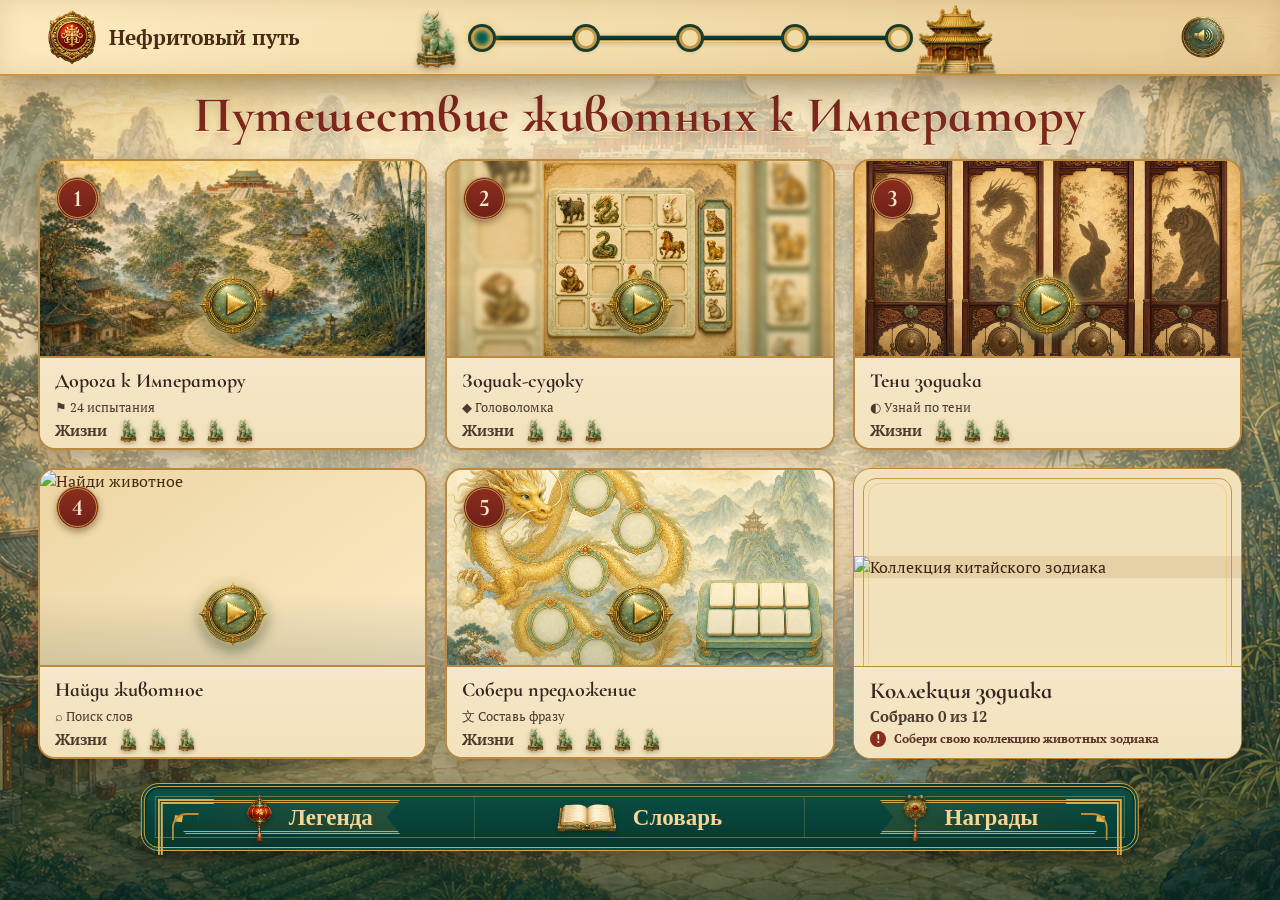
==== commit 9a87cbef: "Update Jade Journey interface and game flow" ====
--- a/index.html
+++ b/index.html
@@ -6,16 +6,31 @@
   <title>Путешествие животных к Императору</title>
   <link rel="preconnect" href="https://fonts.googleapis.com">
   <link rel="preconnect" href="https://fonts.gstatic.com" crossorigin>
-  <link href="https://fonts.googleapis.com/css2?family=Cormorant+Garamond:wght@600;700&family=PT+Serif:wght@400;700&display=swap" rel="stylesheet">
-  <link rel="stylesheet" href="journey.css?v=8">
+  <link href="https://fonts.googleapis.com/css2?family=Bad+Script&family=Cormorant+Infant:wght@600;700&family=Marck+Script&family=Neucha&family=Noto+Serif+SC:wght@600&family=PT+Serif:wght@400;700&display=swap" rel="stylesheet">
+  <link rel="stylesheet" href="journey.css?v=9">
   <link rel="stylesheet" href="zodiac-art.css?v=8">
-  <link rel="stylesheet" href="game-cards.css?v=12">
-  <link rel="stylesheet" href="progress-polish.css?v=5">
-  <link rel="stylesheet" href="collection-wheel.css?v=8">
-  <link rel="stylesheet" href="find-polish.css?v=8">
-  <link rel="stylesheet" href="road-polish.css?v=15">
-  <link rel="stylesheet" href="sudoku-polish.css?v=2">
-  <link rel="stylesheet" href="victory.css?v=8">
+  <link rel="stylesheet" href="game-cards.css?v=14">
+  <link rel="stylesheet" href="progress-polish.css?v=11">
+  <link rel="stylesheet" href="collection-wheel.css?v=17">
+  <link rel="stylesheet" href="find-polish.css?v=10">
+  <link rel="stylesheet" href="road-polish.css?v=29">
+  <link rel="stylesheet" href="sudoku-polish.css?v=10">
+  <link rel="stylesheet" href="victory.css?v=11">
+  <link rel="stylesheet" href="victory-road-fix.css?v=1">
+  <link rel="stylesheet" href="rules-lives.css?v=3">
+  <link rel="stylesheet" href="menu-polish.css?v=3">
+  <link rel="stylesheet" href="sound-button.css?v=3">
+  <link rel="stylesheet" href="home-assets.css?v=2">
+  <link rel="stylesheet" href="home-reference.css?v=4">
+  <link rel="stylesheet" href="start-screen-unified.css?v=2">
+  <link rel="stylesheet" href="home-cards-rebuild.css?v=9">
+  <link rel="stylesheet" href="typography.css?v=3">
+  <link rel="stylesheet" href="sudoku-hud-fix.css?v=1">
+  <link rel="stylesheet" href="find-start-fix.css?v=2">
+  <link rel="stylesheet" href="shadow-start-fix.css?v=1">
+  <link rel="stylesheet" href="find-game-fix.css?v=5">
+  <link rel="stylesheet" href="sentence-game-fix.css?v=5">
+  <link rel="stylesheet" href="shadow-game-fix.css?v=6">
 </head>
 <body>
   <div id="app"></div>
@@ -26,6 +41,6 @@
       <div id="modalContent"></div>
     </div>
   </div>
-  <script src="journey.js?v=33"></script>
+<script src="journey.js?v=97"></script>
 </body>
 </html>
--- a/game-cards.css
+++ b/game-cards.css
@@ -1,16 +1,68 @@
-.game-tile{display:flex;flex-direction:column;min-height:0;height:auto;background:#efd79d;overflow:visible}.game-tile.small{min-height:0}.game-tile .ribbon{position:relative;order:-1;left:auto;right:auto;top:auto;flex:none;margin:10px 13px 0;padding:9px 18px}.game-tile .game-tile__image{position:relative;inset:auto;display:block;flex:none;width:100%;height:auto;aspect-ratio:3/2;object-fit:contain;object-position:center;background:#e8cf96;filter:saturate(.92) sepia(.04);transition:filter .25s}.game-tile:nth-child(-n+2) .game-tile__image{aspect-ratio:16/9}.game-tile:nth-child(2) .game-tile__image{object-fit:contain;background:linear-gradient(90deg,#d1b46c,#efdba7 18% 82%,#d1b46c)}.game-tile:hover .game-tile__image{transform:none;filter:saturate(1) sepia(0)}.game-tile .game-tile__foot{position:relative;left:auto;right:auto;bottom:auto;margin-top:auto;padding:14px 15px 16px;background:#efd79d;border-top:1px solid #c6923d}.game-tile .game-tile__foot p{min-height:22px}.game-tile .red-button{margin-top:2px}@media(max-width:740px){.game-tile,.game-tile.small{min-height:0}.game-tile:nth-child(-n+2) .game-tile__image,.game-tile .game-tile__image{aspect-ratio:3/2}.game-tile:nth-child(2) .game-tile__image{aspect-ratio:1/1}}
-.game-tile .ribbon b{display:flex;align-items:center;justify-content:center;width:54px;height:54px;padding:4px 0 0!important;line-height:1!important;text-align:center;text-indent:0;font-variant-numeric:tabular-nums;font-family:"PT Serif",serif;font-size:25px}
+/* Компактная главная по книжному референсу. Существующие preview-assets не изменяются. */
+.hero{padding:5px 16px 9px}.hero__cn{display:none}.hero h1{margin:0;color:#3d2718;font:600 clamp(38px,3.2vw,58px)/1 "Cormorant Infant",serif;letter-spacing:-.015em;text-shadow:0 1px #fff5d7}
+.home{display:grid;grid-template-columns:minmax(0,1fr) clamp(230px,18vw,300px);gap:12px;max-width:1540px;margin:0 auto;padding:0 clamp(12px,2.5vw,38px) 70px}
+.home .game-grid{display:grid;grid-template-columns:repeat(12,minmax(0,1fr));grid-template-rows:repeat(2,minmax(0,1fr));gap:12px;min-width:0}
+.game-tile{position:relative;display:grid;grid-template-rows:minmax(0,1fr) auto;grid-column:span 4;min-width:0;min-height:0;overflow:hidden;border:1px solid #d4aa65;border-radius:18px;background:#f6e7c7;box-shadow:0 5px 16px #54331b2b}
+.game-tile--4{grid-column:span 5}.game-tile--5{grid-column:span 7}
+.game-tile__image{position:relative;inset:auto;display:block;width:100%;height:100%;min-height:0;object-fit:cover;object-position:center;background:#ead6aa;filter:saturate(1.05) contrast(1.03)}
+.game-tile--1 .game-tile__image{object-position:center 46%}.game-tile--5 .game-tile__image{object-position:center 58%}
+.game-tile__body{position:relative;display:grid;grid-template-columns:auto 1fr auto;grid-template-areas:"number title play" "number desc play" "lives lives play";align-items:center;column-gap:9px;min-height:112px;padding:10px 70px 10px 13px;background:linear-gradient(90deg,#fff2d5f2,#eed5a8f2);border-top:1px solid #dfbc7c}
+.game-number{grid-area:number;align-self:start;display:grid;place-items:center;width:39px;height:39px;border:2px solid #e2b250;border-radius:50%;background:linear-gradient(#a82f18,#741407);box-shadow:0 2px 5px #4b210f55;color:#ffe8aa;font:700 22px "Cormorant Infant",serif}
+.game-tile h2{grid-area:title;min-width:0;margin:0;color:#402719;font:700 clamp(20px,1.45vw,27px)/1 "Cormorant Infant",serif;overflow-wrap:break-word}
+.game-tile__body>p{grid-area:desc;margin:1px 0;color:#64472e;font-size:clamp(13px,1vw,16px);white-space:nowrap}
+.preview-lives{grid-area:lives;display:flex;align-items:center;gap:9px;min-width:0;margin-top:5px;font-size:14px}.preview-lives>span{display:flex;align-items:end;gap:3px}.preview-lives img{display:block;width:auto;height:clamp(23px,1.8vw,29px)}
+.play-arrow{grid-area:play;position:absolute;right:12px;bottom:12px;display:grid;place-items:center;width:clamp(48px,3.5vw,54px);height:clamp(48px,3.5vw,54px);padding:0;border:3px double #e0b451;border-radius:50%;background:linear-gradient(#176454,#063a32);box-shadow:0 3px 8px #253c2c55;color:#ffe2a0;transition:transform .2s,box-shadow .2s}
+.play-arrow i{font:normal 42px/1 serif;transform:translate(-1px,-2px);transition:transform .2s}.play-arrow:hover{transform:translateY(-2px);box-shadow:0 5px 12px #253c2c66,0 0 10px #d5ae4c88}.play-arrow:hover i{transform:translate(2px,-2px)}
+.collection-home-tile{display:flex;flex-direction:column;align-items:center;min-width:0;min-height:0;padding:0 12px 20px;overflow:hidden;border:1px solid #c99d50;border-radius:18px;background:linear-gradient(#f8e9c9,#ecd09c);box-shadow:0 6px 18px #4f301c35;color:var(--ink);font:inherit}
+.collection-home-tile h2{width:calc(100% + 24px);margin:0 0 7px;padding:11px 8px;border:0;border-bottom:3px double #d8aa48;background:linear-gradient(#0c5649,#063b34);color:#f4d487;font:700 clamp(21px,1.6vw,27px) "Cormorant Infant",serif}
+.collection-home-tile .wheel{width:min(100%,270px);height:auto;aspect-ratio:1;margin:auto}
+.collection-count{margin:4px 0 8px;font-size:18px}.collection-home-tile__action{margin-top:auto;padding:9px 15px;border:2px solid #d5a143;border-radius:22px;background:linear-gradient(#176454,#073d34);box-shadow:0 2px 5px #26350f55;color:#ffe5a0;font-size:14px;white-space:nowrap}
+@media(min-width:1061px) and (min-height:700px){body:has(.home){height:100svh;overflow:hidden}.home{height:calc(100svh - 188px)}.bottom{position:fixed}}
+@media(max-width:1050px){.hero h1{white-space:normal}.home{grid-template-columns:1fr 250px}.home .game-grid{grid-template-columns:repeat(2,minmax(0,1fr));grid-template-rows:auto}.game-tile,.game-tile--4,.game-tile--5{grid-column:span 1}.game-tile--5{grid-column:1/-1}.collection-home-tile{grid-column:2;grid-row:1}.home .game-grid{grid-column:1}.game-tile__image{min-height:170px}}
+@media(max-width:760px){body:has(.home){height:auto;overflow-x:hidden;overflow-y:auto}.hero{padding:8px 12px 12px;overflow:hidden}.hero h1{max-width:100%;font-size:clamp(29px,8vw,34px);line-height:1.02;overflow-wrap:normal}.home{display:flex;flex-direction:column;padding:0 10px 72px}.home .game-grid{display:grid;grid-template-columns:1fr}.game-tile,.game-tile--4,.game-tile--5{grid-column:auto}.game-tile__image{height:auto;min-height:190px;max-height:260px;aspect-ratio:16/9}.game-tile__body{min-height:106px}.collection-home-tile{min-height:380px;order:2}.collection-home-tile .wheel{width:min(310px,88%)}.play-arrow{min-width:44px;min-height:44px}.preview-lives img{height:23px}}
+@media(prefers-reduced-motion:reduce){.play-arrow,.play-arrow i,.jade-traveler,.journey-point{animation:none!important;transition:none!important}}
 
-/* Balanced home: three cards in each row, collection is the sixth card. */
-.home{display:block;padding-inline:clamp(10px,2.5vw,40px)}
-.home .game-grid{grid-template-columns:repeat(3,minmax(0,1fr));gap:16px}
-.home .game-tile,.home .game-tile.small{grid-column:span 1;min-width:0}
-.home .game-tile .game-tile__image,.home .game-tile:nth-child(-n+2) .game-tile__image{aspect-ratio:3/2}
-.collection-home-tile{display:flex;flex-direction:column;align-items:center;justify-content:flex-start;min-height:0;width:100%;padding:10px 13px 16px;border:3px solid #bf8730;font:inherit;color:var(--ink);cursor:pointer;transition:filter .25s,transform .25s}
-.collection-home-tile:hover{filter:saturate(1.08);transform:translateY(-2px)}
-.collection-home-tile h2{width:100%;margin:0 0 4px;padding:10px 18px;border:2px solid #d8a447;background:linear-gradient(#176454,#073d34);box-shadow:0 4px 9px #351509;color:#ffe7a3;text-align:center;font:700 29px "Cormorant Garamond"}
-.collection-home-tile .wheel{width:min(410px,92%);margin:3px auto 5px}
-.collection-home-tile .collection-count{margin-top:auto}
-.collection-home-tile__action{display:inline-block;margin-top:9px;padding:9px 25px;border:2px solid #d5a143;background:linear-gradient(#1b6657,#073d34);box-shadow:0 3px 0 #26350f;color:#ffe5a0}
-@media(max-width:1100px){.home .game-grid{grid-template-columns:repeat(2,minmax(0,1fr))}}
-@media(max-width:740px){.home .game-grid{display:grid;grid-template-columns:1fr}.collection-home-tile .wheel{width:min(360px,92%)}}
+/* Home screen v3: full-scale composition based on the approved reference. */
+body:has(.home){overflow-x:hidden}
+body:has(.home) .top{min-height:82px;padding:7px clamp(18px,2.4vw,46px)}
+body:has(.home) .logo{font-size:clamp(19px,1.45vw,25px)}
+body:has(.home) .logo .seal{width:55px;height:55px;font-size:25px;box-shadow:0 3px 9px #4a1c0b55}
+body:has(.home) .sound-control{min-height:48px;padding:8px 17px;font-size:17px}
+.hero{padding:7px 16px 12px}
+.hero h1{font:700 clamp(49px,4.3vw,73px)/.95 "Cormorant Infant",serif;letter-spacing:-.025em;text-shadow:0 1px #fff5d7,0 3px 10px #74462222}
+.home{width:min(1580px,calc(100vw - 32px));max-width:none;grid-template-columns:minmax(0,1fr) clamp(275px,20vw,325px);gap:16px;padding:0 0 82px}
+.home .game-grid{height:100%;max-height:100%;gap:15px;overflow:hidden}
+.game-tile{height:100%;max-height:100%;border:2px solid #c89643;border-radius:20px;box-shadow:inset 0 0 0 1px #f6d99a,0 7px 19px #43271638;transition:transform .22s ease,box-shadow .22s ease}
+.game-tile:hover{transform:translateY(-3px);box-shadow:inset 0 0 0 1px #f6d99a,0 11px 25px #4327164d}
+.game-tile--4,.game-tile--5{grid-column:span 6}
+.game-tile__image{object-fit:cover;transition:transform .55s ease,filter .3s ease}
+.game-tile:hover .game-tile__image{transform:scale(1.018);filter:saturate(1.09) contrast(1.04)}
+.game-tile--1 .game-tile__image{object-position:center 42%}
+.game-tile--2 .game-tile__image{object-position:center 48%}
+.game-tile--3 .game-tile__image{object-position:center 50%}
+.game-tile--4 .game-tile__image{object-position:center 54%}
+.game-tile--5 .game-tile__image{object-position:center 54%}
+.game-tile__body{min-height:126px;padding:12px 82px 11px 15px;column-gap:11px}
+.game-number{width:46px;height:46px;border-width:3px;font-size:26px;box-shadow:inset 0 0 0 2px #6e1209,0 3px 7px #4b210f66}
+.game-tile h2{font-size:clamp(24px,1.6vw,30px);line-height:.98}
+.game-tile__body>p{margin-top:3px;font-size:clamp(15px,1vw,18px)}
+.preview-lives{gap:12px;margin-top:7px;font-size:16px}.preview-lives b{font-weight:700}.preview-lives>span{gap:5px}.preview-lives img{height:clamp(29px,2vw,35px);filter:drop-shadow(0 2px 2px #4a2a1955)}
+.play-arrow{right:14px;bottom:16px;width:64px;height:64px;border-width:4px;box-shadow:inset 0 0 0 2px #062e29,0 4px 10px #253c2c66,0 0 0 2px #e3be6599;animation:homePlayBreath 3.2s ease-in-out infinite}
+.play-arrow i{font-size:49px}
+.play-arrow:hover{transform:translateY(-3px) scale(1.06);box-shadow:inset 0 0 0 2px #062e29,0 8px 15px #253c2c66,0 0 15px #e6bd5aaa}
+.collection-home-tile{position:relative;height:100%;max-height:100%;padding:0 16px 24px;border:4px double #b7812f;border-radius:22px;overflow:visible;background:linear-gradient(90deg,#e2bd78 0 5px,#f7e7c3 6px calc(100% - 6px),#d3a65d calc(100% - 5px));box-shadow:inset 0 0 0 4px #f7dc9c,inset 0 0 22px #8653212e,0 8px 20px #3d271b44}
+.collection-home-tile:before,.collection-home-tile:after{content:'';position:absolute;inset:9px;pointer-events:none;border:1px solid #c99743;border-radius:13px}.collection-home-tile:after{inset:14px;border-color:#e4bd6a88}
+.collection-home-tile h2{position:relative;z-index:2;width:calc(100% + 32px);margin:0 -16px 6px;padding:15px 42px 14px 12px;border-radius:17px 17px 0 0;font-size:clamp(23px,1.65vw,29px);text-shadow:0 1px #032b25}
+.collection-home-seal{position:absolute;z-index:4;right:15px;top:11px;display:grid;place-items:center;width:38px;height:38px;border:3px double #f0c66b;border-radius:6px;background:#9c2f1c;color:#ffe5a3;font:700 20px "Noto Serif SC",serif;box-shadow:0 2px 5px #35150b88}
+.collection-home-tile .collection-count{z-index:2;order:0;margin:8px 0 3px;padding:5px 17px;font-size:19px}
+.collection-home-tile .wheel{z-index:2;width:min(100%,295px);margin:auto;filter:drop-shadow(0 8px 9px #49250d66)}
+.collection-home-tile__action{position:relative;z-index:2;margin:8px 0 2px;padding:11px 18px;border-width:3px;border-radius:25px;font-size:15px;box-shadow:inset 0 0 0 2px #0a392f,0 3px 7px #26350f66}
+.collection-home-tassel{position:absolute;z-index:4;left:50%;bottom:-38px;width:9px;height:41px;transform:translateX(-50%);border-radius:4px;background:linear-gradient(90deg,#8d1d12,#d14821 45%,#7a160d);box-shadow:-4px 27px 0 -2px #9e2514,4px 27px 0 -2px #9e2514}.collection-home-tassel:before{content:'';position:absolute;left:50%;top:-6px;width:13px;height:13px;transform:translateX(-50%) rotate(45deg);border:2px solid #e0ad4c;background:#a42717}
+@keyframes homePlayBreath{50%{box-shadow:inset 0 0 0 2px #062e29,0 5px 12px #253c2c66,0 0 13px #e1b85288}}
+
+@media(min-width:1181px) and (min-height:840px){body:has(.home){height:100svh;overflow-y:hidden}.home{height:calc(100svh - 178px)}.bottom{position:fixed}}
+@media(min-width:1181px) and (max-height:839px){body:has(.home){height:auto;overflow-y:auto}.hero h1{font-size:48px}.home{min-height:720px;padding-bottom:18px}.bottom{position:relative!important;bottom:auto!important}}
+@media(min-width:1181px) and (max-width:1500px){.game-tile h2{font-size:23px}.game-tile__body{padding-right:76px}.play-arrow{width:58px;height:58px}}
+@media(max-width:1180px){body:has(.home){height:auto;overflow-y:auto}.home{grid-template-columns:minmax(0,1fr) 270px;width:min(1120px,calc(100vw - 24px));padding-bottom:18px}.home .game-grid{height:auto;max-height:none;overflow:visible;grid-template-columns:repeat(2,minmax(0,1fr));grid-template-rows:auto}.game-tile,.game-tile--4,.game-tile--5{grid-column:span 1;height:auto;max-height:none;min-height:390px}.game-tile--5{grid-column:1/-1}.game-tile__image{min-height:230px}.game-tile h2{font-size:20px}.game-tile__body{padding-right:66px}.play-arrow{right:8px;width:54px;height:54px}.collection-home-tile{height:auto;max-height:none;min-height:650px;align-self:start}.bottom{position:relative!important;bottom:auto!important}}
+@media(max-width:820px){body:has(.home) .top{flex-wrap:wrap;gap:5px 12px}.jade-tracker{order:3;flex-basis:100%}.home{display:flex;width:min(720px,calc(100vw - 20px));flex-direction:column}.home .game-grid{grid-template-columns:1fr}.game-tile,.game-tile--5{grid-column:auto;min-height:0}.game-tile__image{height:auto;min-height:0;aspect-ratio:16/9}.collection-home-tile{min-height:470px}.collection-home-tile .wheel{width:min(330px,78vw)}}
+@media(max-width:520px){.hero h1{font-size:36px}.game-tile__body{min-height:120px;padding-left:10px}.game-tile h2{font-size:22px}.game-tile__body>p{font-size:14px}.game-number{width:40px;height:40px}.preview-lives img{height:26px}.play-arrow{width:56px;height:56px}.collection-home-tile{min-height:430px}}
--- a/progress-polish.css
+++ b/progress-polish.css
@@ -48,3 +48,68 @@
 .top .xp>.bar i{background:linear-gradient(180deg,#399078,#176653 55%,#0d4b40)}
 .top .xp>b{min-width:82px;padding:4px 8px;border:1px solid #edc967;outline:1px solid #8d5b1d;outline-offset:1px;background:linear-gradient(#efd796,#c89d4d)}
 @media(max-width:740px){.top .xp{grid-template-columns:34px minmax(90px,1fr);min-height:48px;padding:7px 40px}.top .xp>b{display:none}}
+
+/* Нефритовый путь: пять уникальных побед, не очки и не жизни. */
+.top{min-height:58px;padding:4px clamp(12px,3vw,46px);gap:18px}.logo{flex:none}.logo .seal{width:40px;height:40px}.jade-tracker{position:relative;display:flex;align-items:center;width:clamp(330px,38vw,450px);height:48px;margin-right:auto}.jade-road{position:absolute;left:52px;right:48px;top:22px;display:flex;justify-content:space-between;height:4px;background:#173d31;border:1px solid #a7792c}.journey-point{position:relative;z-index:2;width:15px;height:15px;margin-top:-6px;border:2px solid #a67522;border-radius:50%;background:#f4dfaa;box-shadow:0 0 0 2px #173d31}.journey-point.is-done{background:#25745e;box-shadow:0 0 0 2px #173d31,inset 0 0 5px #f4d267}.journey-point.is-current{animation:trackerPulse 2.2s ease-in-out infinite}.jade-traveler{position:absolute;z-index:4;left:calc(15px + (var(--journey-step) * ((100% - 78px) / 5)));bottom:2px;width:38px;height:42px;object-fit:contain;transition:left .6s ease-in-out}.jade-palace{position:absolute;right:0;display:grid;place-items:center;width:46px;height:42px;color:#e0b54f;background:linear-gradient(#0c594a,#073a32);border:2px solid #b4822d;font-size:20px}.top__tools{flex:none}.sound-control{min-height:42px;border-radius:24px}@keyframes trackerPulse{50%{box-shadow:0 0 0 5px #d3a64055}}
+@media(max-width:900px){.logo span{display:none}.jade-tracker{width:min(52vw,410px)}}
+@media(max-width:620px){.top{flex-wrap:wrap;gap:5px 10px;overflow:hidden}.jade-tracker{order:3;flex:0 0 100%;width:100%;min-width:0;height:39px}.jade-road{top:17px}.jade-traveler{height:35px}.jade-palace{height:35px}.sound-control span{display:none}}
+
+/* Enlarged five-game journey tracker for the home header. */
+body:has(.home) .jade-tracker{width:clamp(440px,43vw,650px);height:64px;margin-inline:auto;overflow:visible}
+body:has(.home) .jade-road{left:68px;right:76px;top:30px;height:5px;border:1px solid #c69a48;background:linear-gradient(#153f34,#072f29);box-shadow:0 1px 0 #f0d17a,0 2px 5px #3e281744}
+body:has(.home) .journey-point{width:20px;height:20px;margin-top:-8px;border:3px solid #c69a48;background:#f1dca6;box-shadow:0 0 0 3px #173d31,0 2px 4px #40250f55}
+body:has(.home) .journey-point.is-done{background:radial-gradient(circle,#73aa76 0 28%,#176b58 31%);box-shadow:0 0 0 3px #173d31,inset 0 0 6px #f4d267,0 0 9px #d9b14e}
+body:has(.home) .journey-point.is-current{background:#0b5a4b;box-shadow:0 0 0 3px #173d31,inset 0 0 5px #f4d267,0 0 12px #d9b14e}
+body:has(.home) .jade-traveler{left:calc(7px + (var(--journey-step) * ((100% - 100px) / 5)));bottom:0;width:58px;height:60px;filter:drop-shadow(0 3px 3px #3b271855);z-index:5}
+body:has(.home) .jade-palace{right:0;width:72px;height:58px;padding:2px;border:3px double #b98532;border-radius:6px;background:#ead49e;overflow:hidden;box-shadow:0 3px 7px #3e281755}
+body:has(.home) .jade-palace img{width:100%;height:100%;display:block;object-fit:cover;object-position:50% 12%;filter:saturate(1.08) contrast(1.04)}
+body:has(.home) .jade-tracker:after{content:attr(data-tooltip);position:absolute;z-index:40;left:50%;top:calc(100% + 7px);width:max-content;max-width:min(360px,calc(100vw - 30px));padding:9px 18px;transform:translate(-50%,-5px);border:3px double #b98532;border-radius:7px;background:linear-gradient(#fff0c8,#e8c986);box-shadow:0 7px 17px #321a0d55;color:#4d2c18;font:700 15px "PT Serif",serif;white-space:normal;text-align:center;opacity:0;visibility:hidden;pointer-events:none;transition:opacity .2s ease,transform .2s ease}
+body:has(.home) .jade-tracker:hover:after{opacity:1;visibility:visible;transform:translate(-50%,0)}
+@media(max-width:1180px){body:has(.home) .jade-tracker{width:clamp(390px,47vw,560px)}}
+@media(max-width:820px){body:has(.home) .jade-tracker{width:100%;height:54px}body:has(.home) .jade-road{left:57px;right:63px;top:25px}body:has(.home) .jade-traveler{width:48px;height:51px;left:calc(5px + (var(--journey-step) * ((100% - 85px) / 5)))}body:has(.home) .jade-palace{width:60px;height:49px}}
+@media(max-width:520px){body:has(.home) .journey-point{width:17px;height:17px;margin-top:-7px}body:has(.home) .jade-tracker:after{font-size:13px}}
+.modal__paper:has(.rewards-panel){width:min(1420px,97vw)!important;max-height:96vh;padding:14px;border-color:#b8802d;background:linear-gradient(#f7e7b9,#d9b46f);overflow:auto}.rewards-panel{color:#f2ddb0;text-align:center}.rewards-panel__head{margin-bottom:10px;color:#4a2c18}.rewards-panel__head small{font:600 19px "PT Serif",serif}.rewards-panel h2{margin:-4px 0 0;color:#8c1f10;font:700 clamp(42px,5vw,68px) "Cormorant Infant",serif}.rewards-panel__head p{margin:0 auto 9px;max-width:760px;font:17px "PT Serif",serif}.reward-cabinet{position:relative;display:grid;grid-template-columns:repeat(5,minmax(150px,1fr));gap:8px;padding:43px 22px 20px;border:5px ridge #a36c22;background:linear-gradient(90deg,#302015,#0b312b 4%,#06231f 50%,#0b312b 96%,#302015),repeating-linear-gradient(90deg,transparent 0 18%,#c18c371f 18.2% 18.5%);box-shadow:inset 0 0 0 4px #d3a343,inset 0 0 35px #000c,0 8px 18px #3e210d77}.reward-cabinet:before{content:'';position:absolute;left:4%;right:4%;top:7px;height:31px;border:4px ridge #b98632;border-radius:55% 55% 8px 8px;background:linear-gradient(#155848,#062f29);box-shadow:inset 0 0 0 2px #d9a743}.reward-slot{position:relative;min-width:0;padding:9px 8px 8px;border:3px ridge #a8772e;background:radial-gradient(circle at 50% 35%,#374039,#151812 68%);box-shadow:inset 0 0 18px #000,0 2px 5px #0008;outline:none}.reward-slot__number{position:absolute;z-index:3;top:6px;left:7px;display:grid;place-items:center;width:24px;height:24px;border:1px solid #d6a944;border-radius:50%;background:#073d34;color:#f1d58d;font:700 13px "PT Serif",serif}.reward-slot__art{position:relative;height:clamp(112px,15vh,180px);display:grid;place-items:center;overflow:hidden}.reward-slot img{display:block;width:100%;height:100%;object-fit:contain;filter:grayscale(1) brightness(.38) contrast(1.1);transition:filter .24s ease,transform .24s ease}.reward-slot h3{min-height:41px;margin:2px -4px -3px;padding:8px 5px 3px;border-top:2px solid #936727;color:#dfc17c;font:700 clamp(14px,1.2vw,18px) "PT Serif",serif;line-height:1.08}.reward-lock{position:absolute;left:50%;bottom:7px;width:27px;height:22px;transform:translateX(-50%);border:3px solid #d0ae6c;border-radius:5px;background:#332a20;box-shadow:0 2px 5px #000}.reward-lock:before{content:'';position:absolute;left:4px;top:-17px;width:13px;height:17px;border:3px solid #d0ae6c;border-bottom:0;border-radius:10px 10px 0 0}.reward-slot.is-earned{background:radial-gradient(circle at 50% 38%,#72451f,#1b2118 70%);box-shadow:inset 0 0 22px #d6983544,0 0 8px #dfae3b55}.reward-slot.is-earned img{filter:none;transform:scale(1.03);filter:drop-shadow(0 0 7px #efbd55aa)}.reward-slot.is-earned .reward-lock{display:none}.reward-slot__tooltip{position:absolute;z-index:20;left:50%;bottom:calc(100% + 8px);width:min(280px,85vw);margin:0;padding:11px 13px;transform:translate(-50%,7px);border:2px solid #d0a044;border-radius:7px;background:#062f29;color:#f5dfaa;font:15px/1.35 "PT Serif",serif;box-shadow:0 8px 17px #0009;opacity:0;visibility:hidden;pointer-events:none;transition:.2s ease}.reward-slot:hover,.reward-slot:focus-visible{z-index:10}.reward-slot:hover .reward-slot__tooltip,.reward-slot:focus-visible .reward-slot__tooltip{opacity:1;visibility:visible;transform:translate(-50%,0)}.rewards-panel>.jade-button{margin:12px auto 0;min-width:180px}
+
+.modal__paper:has(.reward-ceremony){width:min(720px,94vw)!important;overflow:visible;background:linear-gradient(#fae9bc,#e3bf75);text-align:center}.reward-ceremony header small{color:#855021;font:700 14px "PT Serif",serif;letter-spacing:.13em;text-transform:uppercase}.reward-ceremony h2{margin:2px 0;color:#8c1d0f;font:700 55px "Cormorant Infant",serif}.reward-ceremony header p{margin:0;color:#4a2b18;font:700 21px "PT Serif",serif}.reward-ceremony__stage{position:relative;height:350px;margin:4px auto 0;overflow:visible}.reward-ceremony__chest{position:absolute;z-index:3;left:50%;bottom:3px;width:min(430px,72vw);height:290px;object-fit:contain;transform:translateX(-50%) scale(.92);filter:drop-shadow(0 12px 13px #2c170d88);transition:transform .8s ease,filter .8s ease,opacity .55s ease}.reward-ceremony__prize{position:absolute;z-index:2;left:50%;bottom:52px;display:grid;justify-items:center;width:220px;transform:translate(-50%,45px) scale(.25);opacity:0}.reward-ceremony__prize img{width:190px;height:190px;object-fit:contain;filter:drop-shadow(0 0 18px #ffc64d)}.reward-ceremony__prize strong{margin-top:-8px;padding:7px 16px;border:2px solid #c18a2e;border-radius:18px;background:#073f37;color:#f5dfa6;font:700 18px "PT Serif",serif;white-space:nowrap}.reward-ceremony.is-open .reward-ceremony__chest{animation:chestAwaken 2.1s ease both}.reward-ceremony.is-open .reward-ceremony__prize{animation:rewardRise 1.1s 1.05s cubic-bezier(.18,.85,.22,1.18) forwards}.reward-ceremony.is-stored .reward-ceremony__prize{animation:rewardStore .85s ease-in forwards}.reward-ceremony__sent{margin:-4px 0 9px;color:#6b3d1e;font:16px "PT Serif",serif;opacity:0;transition:opacity .35s ease}.reward-ceremony.is-complete .reward-ceremony__sent{opacity:1}.reward-ceremony__actions{display:flex;justify-content:center;gap:12px;opacity:0;transform:translateY(5px);transition:.35s ease}.reward-ceremony.is-complete .reward-ceremony__actions{opacity:1;transform:none}@keyframes chestAwaken{0%{transform:translateX(-50%) scale(.92)}45%{transform:translateX(-50%) scale(.98);filter:drop-shadow(0 12px 13px #2c170d88) drop-shadow(0 0 5px #edb64b)}70%{transform:translateX(-50%) scale(1.02);filter:drop-shadow(0 12px 13px #2c170d88) drop-shadow(0 0 22px #ffd36b)}100%{transform:translateX(-50%) scale(.98);filter:drop-shadow(0 12px 13px #2c170d88) drop-shadow(0 0 12px #ffd36b)}}@keyframes rewardRise{to{transform:translate(-50%,-150px) scale(1);opacity:1}}@keyframes rewardStore{0%{transform:translate(-50%,-150px) scale(1);opacity:1}100%{transform:translate(48vw,36vh) scale(.14);opacity:0}}
+@media(max-width:900px){.reward-cabinet{grid-template-columns:repeat(2,minmax(130px,1fr));padding-inline:12px}.reward-slot__art{height:145px}.reward-ceremony__stage{height:310px}.reward-ceremony__actions{flex-wrap:wrap}}@media(prefers-reduced-motion:reduce){.reward-ceremony.is-open .reward-ceremony__chest,.reward-ceremony.is-open .reward-ceremony__prize,.reward-ceremony.is-stored .reward-ceremony__prize{animation-duration:.01ms;animation-delay:0s}}
+
+/* Reward waits above the chest until the player explicitly claims it. */
+.reward-ceremony__prize strong{white-space:normal;line-height:1.2}
+.reward-ceremony__prize strong span{display:block;margin-top:3px;color:#ffd979;font-size:21px}
+.reward-ceremony.is-open .reward-ceremony__prize{animation:rewardRise 1.1s 1.05s cubic-bezier(.18,.85,.22,1.18) forwards}
+.reward-ceremony.is-ready:not(.is-stored) .reward-ceremony__prize{
+  transform:translate(-50%,-150px) scale(1);
+  opacity:1;
+  animation:rewardHover 2.8s ease-in-out infinite;
+}
+.reward-ceremony__claim{display:flex;justify-content:center;min-height:54px;margin:-7px 0 5px;opacity:0;pointer-events:none;transform:translateY(7px);transition:.35s ease}
+.reward-ceremony.is-ready:not(.is-stored) .reward-ceremony__claim{opacity:1;pointer-events:auto;transform:none}
+.reward-ceremony__claim .jade-button{min-width:170px;font-size:20px;box-shadow:0 5px 12px #3b24164d,0 0 13px #d9ae4c66}
+.reward-ceremony.is-stored .reward-ceremony__claim{opacity:0;pointer-events:none}
+.reward-ceremony__sent,.reward-ceremony__actions{pointer-events:none}
+.reward-ceremony.is-complete .reward-ceremony__sent,.reward-ceremony.is-complete .reward-ceremony__actions{pointer-events:auto}
+@keyframes rewardHover{
+  0%,100%{transform:translate(-50%,-58px) rotate(-2deg) scale(1);filter:brightness(1)}
+  50%{transform:translate(-50%,-68px) rotate(2deg) scale(1.045);filter:brightness(1.12)}
+}
+
+/* The Emperor's gift must remain visibly above the chest and below the heading. */
+.reward-ceremony__prize{z-index:5;width:270px}
+.reward-ceremony__prize strong{position:relative;z-index:6;width:245px;box-sizing:border-box}
+.reward-ceremony.is-open .reward-ceremony__prize{animation-name:rewardRiseAboveChest}
+.reward-ceremony.is-ready:not(.is-stored) .reward-ceremony__prize{transform:translate(-50%,-58px) scale(1)}
+.reward-ceremony.is-stored .reward-ceremony__prize{animation:rewardStoreFromChest .85s ease-in forwards}
+@keyframes rewardRiseAboveChest{
+  from{transform:translate(-50%,42px) scale(.25);opacity:0}
+  to{transform:translate(-50%,-58px) scale(1);opacity:1}
+}
+@keyframes rewardStoreFromChest{
+  0%{transform:translate(-50%,-58px) scale(1);opacity:1}
+  100%{transform:translate(48vw,36vh) scale(.14);opacity:0}
+}
+
+/* Финальный титул после получения всех десяти наград. */
+.modal__paper:has(.emperor-friend){width:min(1600px,98vw)!important;max-height:97vh;padding:0;overflow:hidden;border:4px double #c99435;background:#ead09a;box-shadow:0 24px 70px #000b}.modal__paper:has(.emperor-friend)>.modal__close{z-index:20;right:14px;top:9px;width:42px;height:42px;border:2px solid #bd8934;border-radius:50%;background:#f3dfaccc;color:#5b3218;line-height:34px}.emperor-friend{position:relative;width:100%;aspect-ratio:1672/941;overflow:hidden;background:#e9d19a;opacity:0;transform:scale(1.035);transition:opacity .9s ease,transform 1.6s cubic-bezier(.18,.8,.25,1)}.emperor-friend.is-visible{opacity:1;transform:scale(1)}.emperor-friend>img{display:block;width:100%;height:100%;object-fit:contain}.emperor-friend__glow{position:absolute;left:50%;top:50%;width:34%;aspect-ratio:1;transform:translate(-50%,-38%) scale(.45);border-radius:50%;background:radial-gradient(circle,#fff8c8cc 0 9%,#ffd45c77 22%,transparent 66%);mix-blend-mode:screen;opacity:0;pointer-events:none}.emperor-friend.is-visible .emperor-friend__glow{animation:titleGlow 2.8s .45s ease-out both,titleBreathe 3.2s 3.2s ease-in-out infinite}.emperor-friend__sparkles{position:absolute;inset:0;pointer-events:none}.emperor-friend__sparkles i{position:absolute;left:calc(28% + ((var(--spark) * 37) % 45) * 1%);top:calc(27% + ((var(--spark) * 23) % 41) * 1%);width:8px;height:8px;transform:rotate(45deg) scale(0);background:#fff2a3;box-shadow:0 0 8px #ffcf48,0 0 18px #fff1a0}.emperor-friend.is-visible .emperor-friend__sparkles i{animation:titleSparkle 2.4s var(--delay) ease-in-out infinite}.emperor-friend__continue{position:absolute;z-index:15;left:50%;bottom:3.4%;min-width:240px;padding:13px 42px;transform:translate(-50%,28px);border:3px double #e3ba5a;border-radius:7px;background:linear-gradient(#126452,#063a32);color:#ffe5a4;font:700 21px "PT Serif",serif;box-shadow:0 5px 0 #42230f,0 7px 18px #2c160d88,0 0 16px #f0bd5066;opacity:0}.emperor-friend.is-visible .emperor-friend__continue{animation:titleButtonIn .7s 1.55s ease forwards}.emperor-friend__continue:hover{transform:translate(-50%,0) scale(1.04);box-shadow:0 5px 0 #42230f,0 8px 21px #2c160d99,0 0 22px #f4c75a99}.emperor-friend__continue:active{transform:translate(-50%,2px) scale(.97)}@keyframes titleGlow{0%{opacity:0;transform:translate(-50%,-38%) scale(.45)}45%{opacity:1}100%{opacity:.7;transform:translate(-50%,-38%) scale(1.22)}}@keyframes titleBreathe{50%{opacity:.95;transform:translate(-50%,-38%) scale(1.12)}}@keyframes titleSparkle{0%,100%{opacity:0;transform:rotate(45deg) scale(0)}30%{opacity:1;transform:rotate(45deg) scale(1)}55%{opacity:.25;transform:rotate(45deg) scale(.35)}}@keyframes titleButtonIn{to{opacity:1;transform:translate(-50%,0)}}
+@media(max-width:720px){.modal__paper:has(.emperor-friend){width:100vw!important}.emperor-friend__continue{bottom:2.5%;min-width:170px;padding:9px 24px;font-size:16px}.modal__paper:has(.emperor-friend)>.modal__close{width:34px;height:34px;font-size:23px;line-height:25px}}@media(prefers-reduced-motion:reduce){.emperor-friend,.emperor-friend__glow,.emperor-friend__sparkles i,.emperor-friend__continue{animation-duration:.01ms!important;animation-delay:0s!important;transition-duration:.01ms!important}}
+.emperor-friend__sparkles i{left:calc(28% + var(--x) * 1%);top:calc(27% + var(--y) * 1%)}
+.imperial-title-badge{display:flex;align-items:center;justify-content:center;gap:10px;width:max-content;max-width:95%;margin:7px auto 12px;padding:5px 22px 5px 8px;border:3px double #c39031;border-radius:34px;background:linear-gradient(#0d594a,#05372f);box-shadow:inset 0 0 12px #e5b94b44,0 4px 10px #3b210f55;color:#f4dc9d}.imperial-title-badge img{width:55px;height:55px;object-fit:contain;filter:drop-shadow(0 0 7px #f4c655)}.imperial-title-badge span{display:grid;text-align:left}.imperial-title-badge small{color:#e8c876;font:600 16px "Noto Serif SC",serif;letter-spacing:.1em}.imperial-title-badge strong{font:700 20px "PT Serif",serif}
--- a/collection-wheel.css
+++ b/collection-wheel.css
@@ -9,3 +9,78 @@
 .wheel-slot:nth-child(7).is-open{box-shadow:inset 0 0 0 2px #f0c867,0 0 0 3px #d3a143,0 0 8px #f9d776}.wheel-slot .wheel-animal{transform:none}
 .sound-control{display:flex;align-items:center;gap:7px;padding:7px 12px;border:1px solid #b98332;border-radius:999px;background:#efd69e}.sound-control .ui-mark{margin:0}.coins{padding:8px 12px;border-left:1px solid #bc8b42;white-space:nowrap}
 @media(max-width:740px){.sound-control span{display:none}.coins{display:inline-block;font-size:0}.coins b{font-size:14px}.coins:before{content:'Монеты: ';font-size:14px}}
+/* Collection v2: encounters across five different games */
+.zodiac-collection{box-sizing:border-box;min-height:100svh;padding:14px clamp(18px,3vw,48px) 18px;border:7px double #b88735;overflow:hidden;color:#43291d;background:radial-gradient(circle at 50% 5%,#fff5d8 0,#f4dfb1 58%,#d7b477 100%);font-family:'PT Serif',serif}.zodiac-collection>header{display:grid;grid-template-columns:180px 1fr 70px;align-items:start;max-width:1500px;margin:auto;text-align:center}.zodiac-collection__back{justify-self:start;margin-top:18px;padding:10px 18px;border:4px double #c59442;background:#fff0c9;color:#532b1b;font:700 20px 'PT Serif',serif;box-shadow:0 5px 9px #4d2d1840}.zodiac-collection h1{margin:0;color:#962719;font:700 clamp(52px,5vw,78px)/.95 'Neucha',cursive}.zodiac-collection header p{margin:7px 0 4px;font-size:20px}.zodiac-collection header p i{margin:0 9px;font-style:normal}.zodiac-collection header p button{width:39px;height:39px;margin-left:8px;border:3px double #ba8735;border-radius:50%;background:#f5dda6;color:#402719;font:700 22px serif}.zodiac-progress{display:flex;justify-content:center;gap:9px}.zodiac-progress i{width:16px;height:16px;border:2px solid #b78735;border-radius:50%;background:#f7e6b8}.zodiac-progress i.is-open{background:#08705c;box-shadow:inset 0 0 0 2px #03493e,0 0 0 1px #dbb157}.zodiac-collection__layout{display:grid;grid-template-columns:minmax(500px,1.15fr) minmax(390px,.85fr);align-items:center;gap:clamp(20px,3vw,48px);max-width:1450px;margin:8px auto 0}.zodiac-wheel-large{position:relative;width:min(100%,650px);aspect-ratio:1;margin:auto}.zodiac-wheel-large>img{display:block;width:100%;height:100%;object-fit:contain;filter:drop-shadow(0 11px 10px #3b241d55)}.zodiac-wheel-large>div{position:absolute;inset:0}.zodiac-medallion{position:absolute;left:var(--x);top:var(--y);width:12.2%;aspect-ratio:1;transform:translate(-50%,-50%);padding:0;border:0;border-radius:50%;background:#433521cc;color:#f5d88a;transition:transform .2s,box-shadow .2s,opacity .2s}.zodiac-medallion:hover{transform:translate(-50%,-50%) scale(1.025);box-shadow:0 0 13px #ffd16a}.zodiac-medallion.is-selected{transform:translate(-50%,-50%) scale(1.04);box-shadow:0 0 0 3px #0a6152,0 0 18px 6px #ffc44f}.zodiac-medallion.is-complete{box-shadow:0 0 0 2px #f4cc66,0 0 11px #ffd568}.zodiac-medallion>b{font:700 clamp(26px,3.4vw,45px) 'Cormorant Infant',serif}.zodiac-medallion__animal{display:block!important;width:100%!important;height:100%!important;border-radius:50%;background-size:400% 300%!important}.zodiac-medallion>span{position:absolute;left:50%;bottom:-17%;transform:translateX(-50%);white-space:nowrap;color:#f0ad27;font-size:clamp(10px,1.15vw,16px);letter-spacing:-2px;text-shadow:0 1px 2px #371b0d}.zodiac-medallion.is-new{animation:collection-unlock 1s ease both}.zodiac-animal-card{box-sizing:border-box;display:flex;flex-direction:column;align-items:center;min-height:580px;padding:18px 28px;border:5px double #bd8b38;background:#fff0cce8;box-shadow:inset 0 0 22px #98602531,0 9px 20px #45261747;text-align:center}.zodiac-animal-card h2{margin:0 0 10px;color:#902719;font:700 35px 'Cormorant Infant',serif}.zodiac-detail-animal{width:250px!important;height:250px!important;border:4px double #c39442;background-size:400% 300%!important;box-shadow:0 6px 13px #4b2c1d44}.zodiac-animal-name{display:grid;grid-template-columns:auto auto;align-items:center;gap:0 20px;margin:8px 0}.zodiac-animal-name b{grid-row:span 2;font:700 54px 'Noto Serif SC',serif}.zodiac-animal-name span{font-size:27px}.zodiac-animal-name small{font-size:20px}.zodiac-animal-card>.jade-button{padding:7px 18px}.zodiac-animal-card hr{width:100%;margin:10px 0;border:0;border-top:1px solid #bf9149}.zodiac-animal-card>p{margin:0 0 4px;font-size:17px}.collection-stars{display:flex;align-items:center;gap:14px}.collection-stars b{color:#d28d18;font-size:35px;letter-spacing:3px}.collection-stars span{font-size:17px}.collection-game-icons{display:grid;grid-template-columns:repeat(5,1fr);gap:9px;width:100%;margin:8px 0 10px}.collection-game-icon{position:relative;min-width:0;opacity:.48}.collection-game-icon img{display:block;width:100%;aspect-ratio:1;border:3px solid #bd8c3c;border-radius:50%;object-fit:cover}.collection-game-icon b{display:block;margin-top:4px;font-size:11px;line-height:1.1}.collection-game-icon i{position:absolute;right:-2px;top:36%;display:grid;place-items:center;width:25px;height:25px;border:2px solid #e4bc61;border-radius:50%;background:#076051;color:#ffe296;font-style:normal}.collection-game-icon.is-met{opacity:1}.collection-next{min-height:36px;padding:7px 10px;border:1px solid #d0ab6a;background:#fff7df;font-size:14px}.collection-where-button{margin-top:10px;padding:9px 18px;border:4px double #d0a24e;background:#075548;color:#f5d892;font:700 18px 'PT Serif',serif}.zodiac-unknown{display:grid;place-items:center;width:250px;aspect-ratio:1;margin:25px;border-radius:50%;background:#403426;color:#edca78;font:700 100px 'Cormorant Infant',serif}.zodiac-animal-card.is-locked{justify-content:center}.zodiac-collection>footer{max-width:940px;margin:7px auto 0;padding:8px 18px;border:2px solid #c79b4a;background:#fff0ca;text-align:center}.collection-rules{padding:8px 15px;text-align:left}.collection-rules h2,.collection-where h2{color:#922719;font:700 35px 'Cormorant Infant',serif;text-align:center}.collection-rules ul{display:grid;gap:8px;padding:0;list-style:none}.collection-rules li{display:grid;grid-template-columns:190px 1fr;padding:8px;border-bottom:1px solid #caa260}.collection-rules>strong{display:block;padding:10px;border:2px solid #bb8734;background:#fff0c7;text-align:center}.collection-rules details{margin:12px 0}.collection-rules summary{cursor:pointer;font-weight:700}.collection-rules>.jade-button{display:block;margin:auto}.collection-where>div{display:grid;gap:8px}.collection-where button{display:grid;grid-template-columns:1fr auto;padding:10px 14px;border:2px solid #bf9142;background:#fff1ce;color:#44291b;text-align:left}.collection-where button b,.collection-where button small{display:block}.collection-where button small{grid-column:1}.collection-where button i{grid-column:2;grid-row:1/3;align-self:center;font-size:24px}
+@keyframes collection-unlock{0%{opacity:.15;transform:translate(-50%,-50%) scale(.65)}55%{filter:brightness(1.5);box-shadow:0 0 30px 12px #ffd35f}100%{opacity:1;transform:translate(-50%,-50%) scale(1)}}
+@media(max-height:820px) and (min-width:901px){.zodiac-collection{padding-block:8px}.zodiac-collection h1{font-size:55px}.zodiac-collection__layout{grid-template-columns:minmax(450px,1.15fr) minmax(370px,.85fr)}.zodiac-wheel-large{width:min(100%,560px)}.zodiac-animal-card{min-height:500px;padding:10px 20px}.zodiac-detail-animal{width:190px!important;height:190px!important}.zodiac-animal-name b{font-size:43px}.zodiac-collection>footer{padding:5px}}
+@media(max-width:900px){.zodiac-collection{overflow:auto}.zodiac-collection>header{grid-template-columns:120px 1fr 55px}.zodiac-collection__back{padding:8px 10px;font-size:16px}.zodiac-collection h1{font-size:51px}.zodiac-collection header p{font-size:16px}.zodiac-collection__layout{grid-template-columns:minmax(430px,1.15fr) minmax(330px,.85fr)}.zodiac-animal-card{padding-inline:15px}.zodiac-detail-animal{width:200px!important;height:200px!important}.collection-game-icon b{font-size:9px}}
+@media(max-width:760px){.zodiac-collection>header{grid-template-columns:80px 1fr 48px}.zodiac-collection h1{font-size:43px}.zodiac-collection__layout{grid-template-columns:1fr}.zodiac-wheel-large{width:min(96vw,620px)}.zodiac-animal-card{width:min(100%,600px);margin:auto}.zodiac-collection>footer{margin-top:14px}}
+@media(max-width:480px){.zodiac-collection{padding:8px}.zodiac-collection>header{grid-template-columns:58px 1fr 42px}.zodiac-collection__back{padding:5px;font-size:12px}.zodiac-collection h1{font-size:33px}.zodiac-collection header p{font-size:13px}.zodiac-progress{gap:4px}.zodiac-progress i{width:10px;height:10px}.zodiac-animal-card{min-height:0}.collection-game-icons{gap:4px}.collection-game-icon b{display:none}.zodiac-detail-animal{width:180px!important;height:180px!important}.zodiac-collection>footer{font-size:12px}}
+@media(prefers-reduced-motion:reduce){.zodiac-medallion,.zodiac-medallion:before{animation:none!important;transition:none!important}}
+
+/* Desktop collection must fit the viewport without a trailing information strip. */
+@media(min-width:761px){
+  .zodiac-collection{
+    height:100svh;
+    min-height:0;
+    padding:7px clamp(18px,3vw,48px) 9px;
+    overflow:hidden;
+  }
+  .zodiac-collection>header{align-items:center}
+  .zodiac-collection h1{font-size:clamp(46px,4.2vw,66px)}
+  .zodiac-collection header p{margin:4px 0 2px;font-size:18px}
+  .zodiac-progress{gap:7px}
+  .zodiac-progress i{width:13px;height:13px}
+  .zodiac-collection__layout{
+    height:calc(100svh - 112px);
+    min-height:0;
+    margin-top:3px;
+    align-items:center;
+  }
+  .zodiac-wheel-large{width:min(100%,min(650px,calc(100svh - 130px)))}
+  .zodiac-animal-card{
+    align-self:center;
+    min-height:0;
+    max-height:calc(100svh - 118px);
+    padding:11px 22px;
+  }
+  .zodiac-detail-animal{width:min(250px,27vh)!important;height:min(250px,27vh)!important}
+  .zodiac-animal-card h2{margin-bottom:6px;font-size:31px}
+  .zodiac-animal-name{margin:5px 0}
+  .zodiac-animal-card hr{margin:7px 0}
+  .collection-game-icons{margin:5px 0 7px}
+  .collection-where-button{margin-top:7px}
+}
+.zodiac-collection>footer{display:none!important}
+.zodiac-medallion{top:var(--y)}
+.zodiac-medallion.is-open:before{content:'';position:absolute;z-index:3;inset:-7%;border:2px solid #d6aa4c;border-radius:50%;box-shadow:0 0 8px #f0c85f,0 0 15px #d69b31;opacity:.45;pointer-events:none;animation:collection-found-pulse 2.8s ease-in-out infinite}
+.zodiac-medallion.is-open .zodiac-medallion__animal{position:relative;z-index:1;filter:drop-shadow(0 0 3px #ffe392)}
+.zodiac-medallion.is-open>span{z-index:4}
+@keyframes collection-found-pulse{0%,100%{transform:scale(.96);opacity:.38;box-shadow:0 0 6px #e1b84d,0 0 11px #c58b2d}50%{transform:scale(1.055);opacity:.86;box-shadow:0 0 12px #f5d66f,0 0 21px 4px #e2aa3c80}}
+.zodiac-collection__back{
+  margin-top:0;
+  padding:9px 19px;
+  border:3px double #d2aa54;
+  border-radius:6px;
+  background:linear-gradient(180deg,#0b6655,#05443a);
+  color:#f5dda0;
+  box-shadow:inset 0 0 0 1px #06382f,0 4px 9px #3d251743;
+  font-size:18px;
+}
+.zodiac-collection__back:hover{filter:brightness(1.1);transform:translateY(-1px)}
+
+/* Keep the wheel/frame geometry intact. Only compensate the atlas artwork,
+   whose visible circle is offset to the right inside the medallion layer. */
+.zodiac-medallion .zodiac-medallion__animal{transform:translate(-50%,-5%)!important}
+
+/* Compact collection guide in the project's parchment, jade and gold style. */
+.modal__paper:has(.collection-rules){width:min(760px,90vw)!important;max-height:88vh;padding:22px 30px 24px;overflow:auto;border:3px solid #0a493f;border-radius:16px;background:linear-gradient(145deg,#fff1ca,#efd49a);box-shadow:inset 0 0 0 2px #d2a34b,inset 0 0 38px #8e5b2630,0 20px 58px #071b176b}
+.modal__paper:has(.collection-rules):before,.modal__paper:has(.collection-rules):after{content:'◆';position:absolute;color:#a82f1e;font-size:12px}.modal__paper:has(.collection-rules):before{left:14px;top:13px}.modal__paper:has(.collection-rules):after{right:14px;bottom:13px}
+.modal__paper:has(.collection-rules)>.modal__close{right:12px;top:7px;z-index:3;width:38px;height:38px;padding:0;border:1px solid transparent;border-radius:50%;color:#49301e;font:400 27px/1 'PT Serif',serif;transition:.2s ease}.modal__paper:has(.collection-rules)>.modal__close:hover{border-color:#c3984f;background:#f8e5b8;color:#902719}
+.collection-rules{padding:0 5px;color:#432c1d;text-align:left;font-family:'PT Serif',serif}.collection-rules__head{text-align:center}.collection-rules__head>span{display:grid;place-items:center;width:34px;height:34px;margin:0 auto 3px;border:3px double #d7aa51;border-radius:50%;background:#075448;color:#f3d68b;font:600 17px 'Noto Serif SC',serif;box-shadow:0 3px 8px #3a24182e}.collection-rules__head h2{margin:0;color:#91291b;font:700 clamp(32px,4vw,43px)/1.05 'Cormorant Infant',serif;text-align:center}.collection-rules__head i{position:relative;display:block;width:190px;height:13px;margin:5px auto 7px;background:linear-gradient(90deg,transparent,#b98937 30% 46%,transparent 47% 53%,#b98937 54% 70%,transparent)}.collection-rules__head i:after{content:'◆';position:absolute;left:50%;top:50%;transform:translate(-50%,-55%);color:#a72f1e;font-style:normal;font-size:10px}
+.collection-rules__intro{max-width:650px;margin:0 auto 11px;font-size:16px;line-height:1.45}.collection-rules__intro strong,.collection-rules li strong{color:#84291b}
+.collection-rules ul{display:grid;gap:7px;margin:0;padding:0;list-style:none}.collection-rules li{display:grid;grid-template-columns:88px 1fr;align-items:center;min-height:65px;padding:7px 13px;border:1px solid #c49a50;border-radius:8px;background:linear-gradient(100deg,#fff0c8,#f6dfac);box-shadow:inset 0 0 13px #b97f2630,0 2px 5px #5f3a1b1a}.collection-rules li>b{display:grid;place-items:center;min-height:43px;padding:6px;border:3px double #c99a3d;border-radius:24px;background:#0b584b;color:#f3c95f;font-size:18px;letter-spacing:1px;text-shadow:0 1px 2px #34210f}.collection-rules li:first-child>b{background:#956a2e}.collection-rules li:last-child>b{box-shadow:inset 0 0 0 2px #063d35,0 0 8px #c7993c55}.collection-rules li h3{margin:0 0 2px;color:#812a1c;font:700 19px/1.05 'PT Serif',serif}.collection-rules li p{margin:0;font-size:15px;line-height:1.32}
+.collection-rules__note{display:flex;align-items:center;gap:10px;margin:9px 0 7px;padding:8px 12px;border:1px solid #c79c4e;border-radius:7px;background:#fff1c9;box-shadow:inset 0 0 10px #bd883026}.collection-rules__note>span{display:grid;place-items:center;flex:0 0 31px;height:31px;border:2px solid #dbad55;border-radius:50%;background:#a5321e;color:#ffe4a0;font:600 14px 'Noto Serif SC',serif}.collection-rules__note p{margin:0;font-size:14px;line-height:1.35}.collection-rules__note strong{color:#8f2b1c}
+.collection-rules details{margin:0 0 11px;border:1px solid #c7a05a;border-radius:7px;background:#f8e3b3;overflow:hidden}.collection-rules summary{position:relative;padding:9px 13px 9px 35px;color:#074e43;cursor:pointer;font-weight:700;list-style:none}.collection-rules summary::-webkit-details-marker{display:none}.collection-rules summary:before{content:'▸';position:absolute;left:14px;color:#ad7825;transition:transform .2s ease}.collection-rules details[open] summary:before{transform:rotate(90deg)}.collection-rules details>p{margin:0;padding:9px 13px 11px;border-top:1px solid #cfaa65;background:#fff0c9;font-size:14px;line-height:1.42}
+.collection-rules>.jade-button{display:block;min-width:168px;min-height:48px;margin:0 auto;padding:9px 30px;border:3px double #d5aa50;border-radius:7px;background:linear-gradient(#126153,#064239);color:#f5d996;font:700 17px 'PT Serif',serif;box-shadow:inset 0 0 0 1px #032f29,0 3px 0 #6f2817,0 5px 11px #40271838;transition:.2s ease}.collection-rules>.jade-button:hover{transform:translateY(-1px);filter:brightness(1.08);box-shadow:inset 0 0 0 1px #032f29,0 3px 0 #6f2817,0 0 12px #d6aa4f75}.collection-rules>.jade-button:active{transform:translateY(1px)}
+@media(max-width:600px){.modal__paper:has(.collection-rules){width:94vw!important;max-height:92vh;padding:18px 13px}.collection-rules__head h2{font-size:30px}.collection-rules__intro{font-size:14px}.collection-rules li{grid-template-columns:1fr;padding:8px;text-align:center}.collection-rules li>b{width:90px;min-height:38px;margin:0 auto 5px}.collection-rules li p{font-size:14px}}
--- a/find-polish.css
+++ b/find-polish.css
@@ -39,3 +39,19 @@
 @media(max-width:1280px){.find-layout{width:min(100%,1120px);grid-template-columns:minmax(350px,410px) minmax(570px,1fr)}.word-list{grid-column:1/-1;display:grid;grid-template-columns:repeat(3,1fr);gap:0 14px}.word-list h3{grid-column:1/-1}.word-list .word-entry{grid-template-columns:42px minmax(95px,1fr) 48px 22px}}
 @media(max-width:900px){.find-layout{grid-template-columns:1fr}.find-board{width:min(100%,520px);margin:auto}.find-scene{width:min(100%,760px);margin:auto}.word-list{grid-template-columns:repeat(2,1fr)}}
 @media(max-width:620px){.word-list{grid-template-columns:1fr}.find-cell{font-size:21px}.find-cell small{font-size:9px}}
+/* Illustrated start screen for Find the Animal. */
+.find-start{height:100svh;min-height:640px;max-width:100vw;overflow:hidden;padding:10px clamp(18px,3vw,48px) 18px;background:radial-gradient(circle at 50% 5%,#fff1c9 0 10%,transparent 35%),linear-gradient(90deg,#f2dab0,#f9e9c8 48%,#efd4a3);color:#3d2a20;box-shadow:inset 0 0 0 3px #b98532,inset 0 0 0 6px #e2c779}.find-start__top{height:145px;display:grid;grid-template-columns:60px minmax(0,1fr) 60px;align-items:start}.find-start__top>div{text-align:center}.find-start__top h1{margin:2px 0 0;color:#9c2f1c;font:400 clamp(48px,5vw,76px)/.98 "Marck Script","Neucha",cursive;letter-spacing:.02em;animation:findIntroIn .45s ease-out both}.find-start__top p{margin:8px 0 0;color:#503625;font:400 clamp(17px,1.3vw,21px) "PT Serif",serif}.find-start__home,.find-start .sound-control{display:grid;place-items:center;width:50px;height:50px;padding:0;border:3px double #d6af58;border-radius:50%;box-shadow:0 4px 9px #3f291647}.find-start__home{background:#075448;color:#f2d789;font:700 27px "Noto Serif SC",serif}.find-start .sound-control{justify-self:end;background:#f8e6bb;color:#9c2f1c}.find-start__layout{height:calc(100svh - 173px);max-width:1540px;margin:auto;display:grid;grid-template-columns:minmax(0,1.65fr) minmax(380px,.95fr);gap:clamp(22px,3.5vw,54px);min-height:0}.find-start__story{display:grid;grid-template-rows:minmax(0,1fr) auto;min-height:0}.find-start__story figure{position:relative;min-height:0;margin:0;padding:5px;border:3px double #d6af58;background:#f5e6c4;box-shadow:0 8px 22px #37230f24;overflow:hidden;animation:findHeroIn .65s .08s ease-out both}.find-start__story figure:before,.find-start__story figure:after{content:"";position:absolute;z-index:2;width:42px;height:42px;border-color:#e2c779;border-style:solid;pointer-events:none}.find-start__story figure:before{left:10px;top:10px;border-width:3px 0 0 3px}.find-start__story figure:after{right:10px;bottom:10px;border-width:0 3px 3px 0}.find-start__story img{display:block;width:100%;height:100%;object-fit:cover;object-position:center}.find-start__story>p{margin:10px 0 0;padding:13px 24px;border:2px solid #c39242;background:linear-gradient(90deg,#f1d9a7df,#fff0c8ed,#efd39fdf);font:400 clamp(16px,1.25vw,21px)/1.42 "Neucha","PT Serif",serif;box-shadow:0 4px 12px #43270f20;animation:findIntroIn .45s .35s ease-out both}.find-start__choice{display:grid;grid-template-rows:auto minmax(0,1fr) auto;min-height:0}.find-start__choice h2{margin:0 0 12px;text-align:center;color:#9c2f1c;font:700 clamp(28px,2.3vw,38px) "Cormorant Infant",serif;animation:findIntroIn .4s .12s ease-out both}.find-mode-cards{display:grid;grid-template-rows:repeat(2,minmax(0,1fr));gap:16px;min-height:0}.find-mode-card{position:relative;display:grid;grid-template-columns:125px 1fr;align-items:center;min-height:0;padding:14px 25px;border:3px double #c39242;border-radius:14px;background:linear-gradient(145deg,#f9e9c7,#f0d5a0);color:#472d1e;box-shadow:0 4px 12px #432b1f1f;text-align:left;transition:transform .18s,border-color .18s,box-shadow .18s;animation:findIntroIn .45s both}.find-mode-card:nth-child(1){animation-delay:.19s}.find-mode-card:nth-child(2){animation-delay:.27s}.find-mode-card:hover{transform:translateY(-2px);border-color:#d6af58;box-shadow:0 7px 15px #432b1f2e}.find-mode-card.is-selected{border-color:#075448;outline:3px solid #d6af58;outline-offset:-7px;box-shadow:0 0 0 2px #075448,0 5px 15px #23483e44}.find-mode-card>strong{display:grid;place-items:center;width:95px;height:95px;border-radius:50%;background:radial-gradient(circle,#fff0c7,#ecd29d99 63%,transparent 65%);color:#a13520;font:700 clamp(42px,4vw,56px) "Noto Serif SC",serif}.find-mode-card>span{display:flex;flex-direction:column;gap:8px}.find-mode-card>span>b{font:700 clamp(24px,2vw,32px) "Cormorant Infant",serif}.find-mode-card small{max-width:230px;font:400 16px/1.35 "PT Serif",serif}.find-mode-card>em{display:none;position:absolute;right:16px;top:14px;width:42px;height:42px;border:2px solid #d6af58;border-radius:50%;background:#075448;color:#f1d891;font:700 28px/38px serif;text-align:center}.find-mode-card.is-selected>em{display:block}.find-start__choice footer{display:grid;grid-template-columns:1fr;gap:9px;padding-top:14px}.find-start__choice footer p{display:flex;align-items:center;justify-content:center;gap:17px;margin:0;font:700 20px "PT Serif",serif;animation:findIntroIn .4s .42s ease-out both}.find-start__choice footer p>span{display:flex;gap:8px}.find-start__choice footer img{width:40px;height:52px;object-fit:contain}.find-start__go{width:100%;height:75px;border:4px double #d6af58;border-radius:9px;background:linear-gradient(#0a6253,#06473d);color:#f3d998;font:700 clamp(28px,2.6vw,40px) "Cormorant Infant",serif;box-shadow:0 7px 15px #3d250f55;animation:findIntroIn .4s .5s ease-out both}.find-start__go i{font-style:normal}.find-start__go:disabled{opacity:.45;filter:saturate(.55)}@keyframes findIntroIn{from{opacity:0;transform:translateY(9px)}to{opacity:1;transform:none}}@keyframes findHeroIn{from{opacity:0;transform:scale(.99)}to{opacity:1;transform:none}}
+@media(max-height:800px) and (min-width:801px){.find-start{padding-top:7px}.find-start__top{height:116px}.find-start__top h1{font-size:52px}.find-start__top p{margin-top:3px;font-size:16px}.find-start__layout{height:calc(100svh - 137px)}.find-start__story>p{padding:8px 17px;font-size:15px}.find-start__choice h2{font-size:29px;margin-bottom:7px}.find-mode-cards{gap:9px}.find-mode-card{grid-template-columns:105px 1fr;padding:8px 18px}.find-mode-card>strong{width:75px;height:75px;font-size:42px}.find-mode-card small{font-size:14px}.find-start__choice footer{padding-top:7px;gap:5px}.find-start__choice footer img{width:32px;height:42px}.find-start__go{height:59px;font-size:29px}}
+@media(max-width:800px){.find-start{height:auto;min-height:100svh;overflow:visible}.find-start__top{height:auto;min-height:135px}.find-start__top h1{font-size:clamp(43px,9vw,64px)}.find-start__layout{height:auto;grid-template-columns:1fr}.find-start__story figure{height:min(60vw,500px)}.find-start__choice h2{margin-top:5px}.find-mode-cards{grid-template-rows:repeat(2,165px)}}
+@media(max-width:520px){.find-start{padding:7px 9px 15px}.find-start__top{grid-template-columns:45px 1fr 45px;min-height:125px}.find-start__home,.find-start .sound-control{width:42px;height:42px}.find-start__top h1{font-size:41px}.find-start__top p{font-size:15px}.find-start__layout{gap:14px}.find-start__story figure{height:64vw}.find-start__story>p{padding:11px 14px;font-size:15px}.find-mode-cards{grid-template-rows:repeat(2,142px);gap:10px}.find-mode-card{grid-template-columns:90px 1fr;padding:8px 12px}.find-mode-card>strong{width:68px;height:68px;font-size:37px}.find-mode-card small{font-size:13px}.find-mode-card>em{right:9px;top:8px;width:33px;height:33px;font-size:22px;line-height:29px}.find-start__go{height:64px}}@media(prefers-reduced-motion:reduce){.find-start *{animation:none!important;transition:none!important}}
+/* Active Find game */
+.find-game{position:relative;height:100svh;min-height:650px;max-width:100vw;overflow:hidden;padding:8px clamp(14px,2vw,32px) 14px;background:linear-gradient(#f7e5b7cc,#eed5a3cc),url('assets/games/find-animal.png') center/cover;color:#3d2a20}.find-game:after{content:"";position:absolute;inset:0;background:linear-gradient(90deg,#f1d9a866,transparent 30% 70%,#efd39e66);pointer-events:none}.find-game__top,.find-game__stage{position:relative;z-index:1}.find-game__top{height:122px;display:grid;grid-template-columns:170px minmax(0,1fr) 62px;align-items:start}.find-game__top>div{text-align:center}.find-game__top h1{margin:0;color:#9c2f1c;font:400 clamp(48px,4.6vw,78px)/.95 "Marck Script","Neucha",cursive}.find-game__top p{margin:5px 0 0;color:#4f3526;font:400 clamp(16px,1.2vw,22px) "PT Serif",serif}.find-game__exit{width:max-content;height:40px;padding:0 14px;border:3px double #c99a48;border-radius:9px;background:linear-gradient(#075448,#06463d);color:#f0d9a3}.find-game__top .sound-control{width:52px;height:52px;padding:0;border:3px double #d8b562;border-radius:50%;background:#075448;color:#f1d99b}
+.find-game__top>.challenge-lives{position:absolute;right:70px;top:0;display:grid;grid-template-columns:auto auto;grid-template-rows:auto auto;width:300px;height:91px;padding:9px 13px;border:3px double #d8b562;border-radius:13px;background:linear-gradient(#0a5b4e,#06463d);color:#f5e8bf}.find-game__top>.challenge-lives .road-lives__ornament{display:none}.find-game__top>.challenge-lives .road-lives__label{grid-area:1/1;margin:0;text-align:left;font:700 21px/1 "Cormorant Infant",serif}.find-game__top>.challenge-lives .road-lives__label br{display:none}.find-game__top>.challenge-lives .road-lives__count{grid-area:2/1;align-self:center}.find-game__top>.challenge-lives .road-lives__figures{grid-area:1/2/3;display:flex;align-items:center}.find-game__top>.challenge-lives .jade-life{width:39px;height:52px}.find-game__stage{height:calc(100svh - 144px)}
+.find-game .find-layout{width:100%;height:100%;max-width:1580px;margin:auto;display:grid;grid-template-columns:minmax(390px,32fr) minmax(470px,41fr) minmax(285px,27fr);gap:clamp(14px,1.6vw,25px);align-items:stretch}.find-game .find-board,.find-game .word-list{height:100%;min-height:0;padding:12px;border:3px double #d8b562;border-radius:13px;background:linear-gradient(#075448,#06463d);box-shadow:0 7px 18px #2d1e1040,inset 0 0 20px #00261e66}.find-game .find-board{display:grid;grid-template-rows:auto minmax(0,1fr) auto}.find-game .find-board h2,.find-game .word-list h2{margin:0 0 7px;text-align:center;color:#f1d99b;font:700 clamp(22px,1.7vw,29px) "Cormorant Infant",serif}.find-game .find-grid{height:100%;display:grid;grid-template-columns:repeat(6,minmax(0,1fr));grid-template-rows:repeat(6,minmax(0,1fr));gap:3px;padding:4px;border:1px solid #d8b562;background:#354f43}.find-game .find-cell{width:100%;height:100%;min-width:0;aspect-ratio:auto;border:1px solid #b89355;border-radius:4px;background:linear-gradient(145deg,#f8e9c7,#ebd09b);color:#2f241b;font-family:"Noto Serif SC",serif;font-size:clamp(25px,1.9vw,37px)}.find-game .find-cell small{margin-top:3px;color:#5c4432;font:400 clamp(9px,.75vw,13px) "PT Serif",serif}.find-game .find-cell.selected{border-color:#f0cb69;box-shadow:inset 0 0 10px #ffe7a4,0 0 0 2px #d8b562}.find-game .find-cell.found{color:#fff1bd;background:linear-gradient(145deg,#3e8a68,#0b5a49);border-color:#f0ce72;box-shadow:0 0 9px #e7c05c88;animation:findCodeWave .42s ease-out}.find-game .find-board>.feedback{min-height:25px;margin:5px 0 0;padding:0;background:none;color:#f3dca2;font-size:12px}
+.find-game .find-scene{position:relative;width:100%;height:100%;max-height:none;aspect-ratio:auto;margin:0;overflow:hidden;border:2px solid #c99a48;border-radius:9px;background:#273f34}.find-game .find-scene>img{position:absolute;inset:0;width:100%;height:100%;object-fit:cover}.code-seals{position:absolute;inset:20% 20% 12%;display:grid;grid-template-columns:repeat(2,1fr);grid-template-rows:repeat(3,1fr);gap:6% 25%;align-items:center}.code-seal{position:relative;display:grid;place-items:center;justify-self:center;width:clamp(58px,5vw,86px);aspect-ratio:1;border:3px double #c99a48;border-radius:50%;background:radial-gradient(circle,#0b4f42 0 53%,#062f29 56%);color:#b78e45;box-shadow:0 0 0 5px #111b1799,inset 0 0 12px #001c17}.code-seal:after{content:"";position:absolute;inset:-11px;border:2px solid #b98532;border-radius:50%;opacity:.42}.code-seal.is-active{border-color:#ffe18a;box-shadow:0 0 0 5px #183e31cc,0 0 22px #ffc956;animation:sealAwaken .7s ease-out}.code-seal__animal{width:86%;height:86%;border-radius:50%}
+.find-game .word-list{display:grid;grid-template-rows:auto auto minmax(0,1fr) auto}.find-game .word-list>strong{text-align:center;color:#f5e8bf}.word-list__entries{min-height:0;overflow:hidden;border:1px solid #c99a48;border-radius:9px;background:#f5e3b8}.find-game .word-list .word-entry{grid-template-columns:52px minmax(0,1fr) 37px 23px;gap:7px;min-height:calc(100% / 6);padding:5px 8px;border-bottom:1px solid #b89355;color:#402c1f}.find-game .word-list .list-animal{width:45px;height:45px}.find-game .word-entry__label b{font-size:19px}.find-game .word-entry__label small{font-size:11px}.find-game .word-sound{width:34px;height:34px}.find-game .word-list--audio .word-entry{grid-template-columns:50px 1fr 25px}.find-game .word-list .hint{justify-self:center;margin-top:9px;padding:8px 17px;border:2px solid #d8b562;border-radius:20px;background:#075448;color:#f1d99b}.find-game .word-entry.found{background:#e8d09a}
+@keyframes findCodeWave{0%{filter:brightness(1.7);transform:scale(.94)}65%{transform:scale(1.04)}100%{filter:none;transform:none}}@keyframes sealAwaken{0%{opacity:.35;transform:scale(.72)}70%{transform:scale(1.08)}100%{opacity:1;transform:none}}
+@media(max-height:800px) and (min-width:961px){.find-game__top{height:100px}.find-game__top h1{font-size:52px}.find-game__stage{height:calc(100svh - 118px)}.find-game .find-board,.find-game .word-list{padding:8px}.code-seal{width:58px}}
+@media(max-width:960px){.find-game{height:auto;min-height:100svh;overflow:visible}.find-game__top{height:auto;min-height:150px;grid-template-columns:1fr 55px;grid-template-rows:55px auto}.find-game__exit{grid-area:1/1}.find-game__top .sound-control{grid-area:1/2}.find-game__top>div{grid-area:2/1/3/3}.find-game__top>.challenge-lives{position:static;grid-area:3/1/4/3;justify-self:center;margin:8px}.find-game__stage{height:auto}.find-game .find-layout{height:auto;grid-template-columns:1fr}.find-game .find-board{width:min(100%,620px);height:650px;justify-self:center}.find-game .find-scene{width:min(100%,720px);height:720px;justify-self:center}.find-game .word-list{width:min(100%,720px);height:auto;justify-self:center}.word-list__entries{overflow:visible}.find-game .word-list .word-entry{min-height:68px}}
+@media(max-width:560px){.find-game{padding-inline:6px}.find-game__top h1{font-size:42px}.find-game__top p{font-size:14px}.find-game__top>.challenge-lives{width:min(100%,300px)}.find-game .find-board{height:auto;aspect-ratio:1}.find-game .find-cell{font-size:22px}.find-game .find-cell small{font-size:8px}.find-game .find-scene{height:auto;aspect-ratio:4/5}}@media(prefers-reduced-motion:reduce){.find-game *{animation:none!important;transition:none!important}}
+.find-game .find-board>.feedback{display:none}.find-game .find-cell.find-hint-cell{border-color:#ffe08a;box-shadow:inset 0 0 12px #ffe9a3,0 0 0 3px #d8b562,0 0 14px #e7c05c}
--- a/road-polish.css
+++ b/road-polish.css
@@ -15,3 +15,122 @@
 .flying-cards,.lantern-cards{display:flex;justify-content:center;gap:12px;flex-wrap:wrap}.flying-cards button,.lantern-cards button{width:76px;height:64px;font-size:28px}.flying-cards button:nth-child(odd){transform:rotate(-4deg)}.flying-cards button:nth-child(even){transform:rotate(4deg)}.lantern-cards button{border-radius:45% 45% 38% 38%;background:#9b2a17;color:#ffe3a0;box-shadow:0 0 15px #e7a73766}.special-help{margin:10px}
 .scroll-match{display:grid;grid-template-columns:1fr 1fr;gap:45px;max-width:460px;margin:10px auto}.scroll-match>div{display:grid;gap:9px}.scroll-match button{min-height:54px;font-size:23px}
 @media(max-width:800px){.road-animal-grid{grid-template-columns:repeat(2,1fr)}.bridge-slots{grid-template-columns:1fr}.road-special-image{max-height:none}.stepping-stones{grid-template-columns:repeat(2,105px)}.scroll-match{gap:15px}}
+
+/* Единый стартовый разворот «Дороги к Императору». */
+.road-start{min-height:100svh;padding:10px clamp(10px,1.4vw,24px) 14px;overflow:hidden;border:2px solid #8b6a2d;background-color:#f3e2b9;background-image:linear-gradient(90deg,#f7e8c488,#ebd5a466),repeating-linear-gradient(0deg,transparent 0 3px,#72461608 4px);box-shadow:inset 0 0 30px #82561d25;color:#39271d}
+.road-start__top{display:grid;grid-template-columns:minmax(190px,1fr) minmax(420px,2.2fr) minmax(190px,1fr);align-items:center;gap:14px;min-height:74px}
+.road-start__brand{display:flex;align-items:center;gap:12px;padding:0;border:0;background:none;color:#174d42;font:600 clamp(20px,1.7vw,25px) "Cormorant Infant",serif}.road-start__brand .seal{width:52px;height:52px;color:#edcf81;background:#7d1d0f}
+.road-start__top h1{display:flex;align-items:center;justify-content:center;gap:14px;min-width:0;margin:0;color:#8d2918;text-align:center;font:400 clamp(44px,4.2vw,68px)/.95 "Neucha",cursive;letter-spacing:.015em;text-shadow:0 1px #5a281a1a;white-space:nowrap}.road-start__top h1 i{width:clamp(30px,4vw,70px);height:18px;background:radial-gradient(circle at center,#b98732 0 3px,transparent 4px),linear-gradient(90deg,transparent,#b98732,transparent) center/100% 1px no-repeat}
+.road-start__top .sound-control{justify-self:end;min-height:44px;padding:7px 14px;border-color:#b98a37;background:#f4dfb2}
+.road-start__spread{display:grid;grid-template-columns:minmax(0,45%) minmax(0,55%);gap:clamp(16px,2.2vw,34px);height:calc(100svh - 104px);max-width:1540px;margin:auto}
+.road-start__legend{display:grid;grid-template-rows:minmax(0,1fr) auto;min-width:0;min-height:0}.road-start__legend>img{display:block;width:100%;height:100%;min-height:0;object-fit:cover;object-position:center;filter:saturate(.96);mask-image:linear-gradient(#000 0 83%,transparent 100%)}
+.road-start__legend>p{max-width:650px;margin:-25px auto 6px;padding:0 clamp(18px,4vw,62px);color:#3c2a1e;text-align:left;font:400 clamp(21px,1.7vw,29px)/1.32 "Marck Script",cursive;letter-spacing:.005em}.road-start__legend>p b{color:#a33a20;font-weight:400}
+.road-start__choice{display:grid;grid-template-rows:auto minmax(0,1fr) auto;min-width:0;min-height:0}.road-start__choice>h2{display:flex;align-items:center;gap:16px;margin:0 0 8px;color:#a23a22;text-align:center;font:400 clamp(28px,2.1vw,36px)/1 "Marck Script",cursive}.road-start__choice>h2:before,.road-start__choice>h2:after{content:"";flex:1;height:9px;background:radial-gradient(circle,#b98a37 0 2px,transparent 3px) center/9px 9px no-repeat,linear-gradient(90deg,transparent,#b98a37) center/100% 1px no-repeat}.road-start__choice>h2:after{transform:scaleX(-1)}
+.road-companions{display:grid;grid-template-columns:repeat(4,minmax(0,1fr));grid-template-rows:repeat(3,minmax(0,1fr));gap:clamp(8px,1vw,13px);min-height:0}
+.road-companion{position:relative;display:grid;grid-template-rows:minmax(0,1fr) auto auto;place-items:center;min-width:0;min-height:0;padding:6px;border:1px solid #c99a4a;border-radius:13px;background:#faebc3a8;box-shadow:0 3px 9px #5336181f;transition:transform .2s ease,border-color .2s ease,box-shadow .2s ease}.road-companion:hover{transform:translateY(-2px);border-color:#d4aa55;box-shadow:0 4px 12px #54391629,inset 0 0 0 1px #dcb76440}.road-companion__art{width:min(100%,116px);height:auto;aspect-ratio:1;border:1px solid #b88b3e;border-radius:50%;transition:transform .2s ease}.road-companion:hover .road-companion__art{transform:scale(1.015)}
+.road-companion>span{display:flex;align-items:baseline;gap:10px;line-height:1}.road-companion>span b{color:#33261d;font:600 clamp(24px,2vw,30px) "Noto Serif SC",serif}.road-companion>span i{color:#3a2a20;font:normal clamp(17px,1.35vw,20px) "PT Serif",serif}.road-companion>small{color:#3a2a20;font:400 clamp(15px,1.2vw,18px) "PT Serif",serif;text-transform:capitalize}.road-companion>em{position:absolute;right:7px;top:40%;display:grid;place-items:center;width:35px;height:35px;border:2px solid #d5ad55;border-radius:50%;background:linear-gradient(#0a5c4f,#06443b);box-shadow:0 2px 6px #20453966;color:#f2d686;font:normal 22px serif;opacity:0;transform:scale(.65);transition:opacity .2s,transform .2s}.road-companion.is-selected{border:2px solid #07584a;box-shadow:inset 0 0 0 2px #d6ae55,inset 0 0 15px #0a65561f,0 4px 11px #53361826}.road-companion.is-selected>em{opacity:1;transform:scale(1)}
+.road-start__summary{display:grid;grid-template-columns:minmax(0,1fr) auto;align-items:center;gap:12px;min-height:126px;margin-top:9px;padding:7px 9px 7px 16px;border:1px solid #c89b4c;border-radius:15px;background:#f8e5b6a6}.road-start__details{display:grid;gap:5px;min-width:0}.road-start__details p{display:flex;align-items:center;gap:14px;margin:0}.road-start__details strong{min-width:150px;color:#a13922;font:400 clamp(25px,2vw,30px) "Marck Script",cursive}.road-start__selected{display:flex;align-items:baseline;gap:14px}.road-start__selected b{font:600 28px "Noto Serif SC",serif}.road-start__selected i{font:normal 19px "PT Serif",serif}.road-start__selected span{font:18px "PT Serif",serif}.road-start__lives{display:flex;gap:6px}.road-start__lives img{display:block;width:auto;height:clamp(30px,2.2vw,34px)}
+.road-start__go{display:flex;align-items:center;justify-content:center;gap:8px;width:clamp(112px,9vw,130px);height:clamp(112px,9vw,130px);border:5px double #e2bf68;border-radius:50%;outline:2px solid #b98732;background:radial-gradient(circle at 40% 30%,#0a6556,#06493f 58%,#04372f);box-shadow:0 5px 14px #3c280c38;color:#f0d481;font:400 clamp(30px,2.5vw,36px) "Marck Script",cursive;animation:roadGoBreath 2.9s ease-in-out infinite;transition:transform .2s,box-shadow .2s,opacity .2s}.road-start__go i{font:normal 31px serif;transition:transform .2s}.road-start__go:hover{transform:translateY(-2px) scale(1.025);box-shadow:0 7px 18px #3c280c38,0 0 14px #d5ac4b33}.road-start__go:hover i{transform:translateX(4px)}.road-start__go:active{transform:scale(.97)}.road-start__go:disabled{opacity:.5;filter:saturate(.65);cursor:default;animation:none}.road-start__go:disabled:hover{transform:none;box-shadow:0 5px 14px #3c280c38}@keyframes roadGoBreath{50%{transform:scale(1.018)}}
+@media(max-width:1100px){.road-start__top{grid-template-columns:auto 1fr auto}.road-start__top h1{font-size:clamp(39px,4.5vw,52px)}.road-start__spread{grid-template-columns:40% 60%;gap:14px}.road-companions{gap:7px}.road-companion{padding:4px}.road-companion__art{width:min(100%,92px)}.road-start__legend>p{padding:0 18px}.road-start__summary{min-height:108px}.road-start__details strong{min-width:125px}.road-start__go{width:96px;height:96px;font-size:28px}}
+@media(max-width:820px) and (orientation:portrait){.road-start{overflow:visible}.road-start__top{grid-template-columns:auto 1fr auto;min-height:60px}.road-start__brand span,.road-start__top .sound-control span{display:none}.road-start__top h1{font-size:clamp(36px,7vw,52px);white-space:normal}.road-start__top h1 i{display:none}.road-start__spread{display:block;height:auto}.road-start__legend>img{height:min(48vw,370px)}.road-start__legend>p{margin:-15px auto 18px}.road-companions{grid-template-rows:none;grid-auto-rows:190px}.road-start__summary{margin-bottom:12px}}
+@media(max-width:560px){.road-start{width:100%;max-width:100vw;padding:7px;overflow-x:hidden}.road-start__top{grid-template-columns:auto 1fr auto;gap:5px}.road-start__brand .seal{width:42px;height:42px}.road-start__top h1{grid-column:1/-1;grid-row:2;width:100%;max-width:100%;font-size:clamp(31px,9vw,38px);white-space:normal;overflow-wrap:normal}.road-start__top .sound-control{padding:5px 8px}.road-start__spread{display:block;width:100%;height:auto}.road-start__legend>img{height:260px}.road-start__legend>p{margin:-10px auto 20px;padding:0 12px;font-size:21px}.road-start__choice{width:100%;overflow:hidden}.road-companions{width:100%;grid-template-columns:repeat(2,minmax(0,1fr));grid-template-rows:none;grid-auto-rows:210px}.road-companion{max-width:100%;overflow:hidden}.road-companion__art{width:min(100%,125px)}.road-start__summary{grid-template-columns:1fr;padding:12px}.road-start__details p{align-items:flex-start;flex-direction:column;gap:3px}.road-start__details strong{min-width:0}.road-start__go{width:118px;height:118px;margin:auto}.road-start__selected{flex-wrap:wrap}}
+@media(prefers-reduced-motion:reduce){.road-companion,.road-companion__art,.road-companion>em,.road-start__go,.road-start__go i{animation:none!important;transition:none!important}}
+
+/* Игровая карта: живая картина и правый свиток задания. */
+.road-game{width:100vw;max-width:100vw;height:100svh;overflow:hidden;background:#f2deb6;color:#3c2a1f}.road-game__top{display:grid;grid-template-columns:minmax(205px,1fr) minmax(420px,2fr) minmax(315px,1fr);align-items:center;gap:14px;width:100%;height:76px;padding:6px clamp(12px,2vw,30px);border-bottom:1px solid #c69848;background:linear-gradient(90deg,#f7e9c8,#ead2a2);box-shadow:0 3px 12px #38251026}.road-game__brand{display:flex;align-items:center;gap:10px;padding:0;border:0;background:none;color:#174c41;font:600 clamp(20px,1.5vw,27px) "Cormorant Infant",serif}.road-game__brand .seal{width:46px;height:46px}.road-game__top>h1{display:flex;align-items:center;justify-content:center;gap:12px;min-width:0;margin:0;color:#982f1b;font:400 clamp(40px,3.6vw,62px)/.96 "Neucha",cursive;text-align:center;white-space:nowrap}.road-game__top>h1 i{width:clamp(24px,3vw,55px);height:10px;background:radial-gradient(circle,#c69848 0 2px,transparent 3px) center/8px 8px no-repeat,linear-gradient(90deg,transparent,#c69848,transparent) center/100% 1px no-repeat}
+.road-game__layout{display:grid;grid-template-columns:minmax(0,1fr) 0;width:100%;max-width:100vw;height:calc(100svh - 76px);overflow:hidden;transition:grid-template-columns .26s ease}.road-game__layout.has-task{grid-template-columns:minmax(0,1fr) clamp(340px,28vw,440px)}.road-game__stage{min-width:0;max-width:100%;min-height:0;overflow:hidden;padding:8px;background:#143c33}.road-map{position:relative;width:100%;max-width:100%;height:100%;min-height:0;overflow:hidden;border:1px solid #c69848;background-image:url('assets/games/road-to-emperor.png');background-position:center;background-size:cover;box-shadow:inset 0 0 18px #172c22aa;animation:roadMapArrive .55s ease-out both}.road-map:after{content:"";position:absolute;z-index:1;inset:0;pointer-events:none;box-shadow:inset 0 0 45px #19352b77}.road-mist{position:absolute;z-index:1;left:-15%;right:-15%;top:-5%;height:28%;pointer-events:none;opacity:.065;background:linear-gradient(100deg,transparent 5%,#fff9df 35%,transparent 62%,#fff8dc 78%,transparent);animation:roadMist 32s linear infinite}
+.road-map .node{z-index:3;display:grid;place-items:center;width:44px;height:44px;padding:0;border:0;background:transparent;box-shadow:none;color:#584431;font:700 13px "PT Serif",serif;cursor:default}.road-map .node:before{content:"";position:absolute;z-index:-1;width:29px;height:29px;border:1px solid #b89555;border-radius:50%;background:#f7e6c2e0;opacity:.82;box-shadow:0 2px 5px #39271933}.road-map .node.current{z-index:3;color:#faebc3;opacity:0;pointer-events:none;animation:none}.road-map .node.current:before{width:34px;height:34px;border:2px solid #e0b85c;background:#0a6253;box-shadow:0 0 0 4px #e0b85c1f,0 0 14px #14785f47}.road-map .node.done{z-index:3;color:#f7e7b9;font-size:17px}.road-map .node.done:before{width:29px;height:29px;border:2px solid #d8ae53;background:#236956;opacity:.94}.road-map .node:disabled{cursor:default}.road-map .node.is-completing{opacity:1;animation:nodeComplete .42s ease both}
+.road-map .traveler{position:absolute;z-index:5;display:grid;place-items:center;width:58px;height:58px;padding:0;border:3px double #d7ae57;border-radius:50%;background:#0a5b4e;box-shadow:0 4px 10px #271d1033,0 0 0 4px #d2aa4e1f;cursor:pointer;pointer-events:auto;transform:translate(-50%,-50%);transition:left .7s cubic-bezier(.4,0,.2,1),top .7s cubic-bezier(.4,0,.2,1);animation:travelerArrive .32s .35s ease-out both}.road-map .traveler .traveler-art{width:100%;height:100%;border:0;box-shadow:none}.road-map .traveler>i,.road-map .traveler>i:before,.road-map .traveler>i:after{position:absolute;width:4px;height:4px;border-radius:50%;background:#e6c774;box-shadow:0 0 5px #e6c774;animation:roadParticle 2.7s ease-in-out infinite}.road-map .traveler>i{content:"";left:-8px;top:10px}.road-map .traveler>i:before,.road-map .traveler>i:after{content:"";left:65px;top:15px}.road-map .traveler>i:after{left:33px;top:-16px;animation-delay:.9s}.road-map .traveler.is-moving>i{opacity:0}
+.road-task-panel{position:relative;z-index:10;min-width:0;height:100%;overflow:hidden;padding:0;border-left:0 solid #b98b45;background:linear-gradient(#f7eacb,#f2deb6);box-shadow:-8px 0 24px #34241333,inset 0 0 0 1px #fff6dc73;opacity:0;transform:translateX(18px);transition:opacity .26s ease-out,transform .26s ease-out,padding .26s,border-width .26s}.road-task-panel.is-open{overflow-x:hidden;overflow-y:auto;padding:16px clamp(13px,1.4vw,22px) 22px;border-left-width:1px;opacity:1;transform:none}.road-task-panel__step{display:flex;align-items:center;gap:8px;margin:0 0 2px;color:#715638;text-align:center;font:400 clamp(15px,1vw,18px) "PT Serif",serif}.road-task-panel__step:before,.road-task-panel__step:after{content:"";flex:1;height:1px;background:linear-gradient(90deg,transparent,#c69848)}.road-task-panel__step:after{transform:scaleX(-1)}.road-task-panel h2{margin:2px 0 10px;color:#4b301f;text-align:center;font:700 clamp(25px,2vw,34px) "Cormorant Infant",serif}.road-task-panel .obstacle{width:100%;max-height:35vh;aspect-ratio:1.5;border:1px solid #aa7c3f99;border-radius:5px;background-repeat:no-repeat}.road-task-panel .story{margin:10px 0;padding:9px 11px;border-left:3px solid #a03922;background:#f9e8c3a8;color:#3c2a1f;font:400 clamp(16px,1.2vw,20px)/1.45 "PT Serif",serif}.road-task-panel .choices{display:grid;gap:8px}.road-task-panel .choice{min-height:44px;padding:9px 14px;border:1px solid #c39a58;border-radius:9px;background:#f9e8c3b8;color:#3d2b1e;font:400 clamp(16px,1.2vw,19px) "PT Serif",serif;transition:.18s ease}.road-task-panel .choice:hover{transform:translateY(-1px);border-color:#a8762f;background:#fbedce}.road-task-panel .choice.selected{border-color:#0a5b4e;box-shadow:inset 0 0 0 1px #1f6b59;background:#f5dfae;color:#3d2b1e}.road-task-panel .choice.correct{background:#bad4b1}.road-task-panel .choice.wrong{background:#e6a393}.road-task-panel #roadCheck{min-height:44px;margin:10px auto 0;padding:9px 22px;border:1px solid #c99649;border-radius:7px;background:linear-gradient(#a53b22,#812718);font:700 17px "PT Serif",serif}.road-task-panel .tool{min-height:44px}.road-task-panel .feedback{margin-bottom:5px}.road-task-hint{float:right;display:grid;place-items:center;width:70px;height:70px;padding:4px;border:2px solid #d5ad55;border-radius:50%;background:linear-gradient(#0a5e50,#06453c);color:#f2dca8;font:700 25px "Cormorant Infant",serif}.road-task-hint span{display:block;font-size:13px}.road-task-panel .road-special{min-width:0}.road-task-panel .bridge-slots{grid-template-columns:1fr}.road-task-panel .stepping-stones{grid-template-columns:repeat(2,minmax(85px,1fr))}.road-task-panel .scroll-match{gap:12px}.road-task-panel .special-options button{min-width:58px;min-height:58px}
+@keyframes roadMapArrive{from{opacity:0;transform:scale(1.015)}to{opacity:1;transform:none}}@keyframes travelerArrive{from{opacity:0;transform:translate(-50%,-50%) scale(.85)}to{opacity:1;transform:translate(-50%,-50%) scale(1)}}@keyframes currentNodePulse{50%{transform:translate(-50%,-50%) scale(1.055)}}@keyframes nodeComplete{0%{filter:none}35%{filter:drop-shadow(0 0 8px #e6c774);transform:translate(-50%,-50%) scale(1.08)}100%{filter:none;transform:translate(-50%,-50%) scale(1)}}@keyframes roadParticle{0%,100%{opacity:0;transform:translateY(5px)}45%{opacity:.7}75%{opacity:0;transform:translateY(-12px)}}@keyframes roadMist{to{transform:translateX(18%)}}
+@media(max-width:1100px){.road-game__top{grid-template-columns:auto 1fr minmax(285px,auto);gap:8px}.road-game__brand span{display:none}.road-game__top>h1{font-size:clamp(37px,4.3vw,48px)}.road-game__layout.has-task{grid-template-columns:minmax(0,1fr) minmax(310px,350px)}.road-game__stage{padding:5px}.road-map .traveler{width:50px;height:50px}}
+@media(max-width:820px) and (orientation:portrait){.road-game{height:auto;min-height:100svh;overflow-x:hidden;overflow-y:auto}.road-game__top{grid-template-columns:auto 1fr;min-height:68px;height:auto}.road-game__top>h1{font-size:clamp(34px,6vw,46px)}.road-game__top>.road-lives{grid-column:1/-1;justify-self:end}.road-game__layout,.road-game__layout.has-task{display:grid;grid-template-columns:1fr;height:auto}.road-game__stage{height:52svh;min-height:480px}.road-task-panel{height:0;transform:translateY(18px)}.road-task-panel.is-open{height:min(48svh,520px);border-top:1px solid #b98b45;border-left:0;transform:none}.road-map .traveler{width:46px;height:46px}}
+@media(max-width:560px){.road-game__top{grid-template-columns:auto 1fr;padding:5px 8px}.road-game__top>h1{grid-column:1/-1;grid-row:2;font-size:36px;white-space:normal}.road-game__top>h1 i{display:none}.road-game__stage{height:68svh;min-height:500px}.road-task-panel.is-open{height:auto;max-height:none}.road-map .node{width:44px;height:44px}.road-map .node:before{width:27px;height:27px}.road-map .traveler{width:44px;height:44px}}
+.road-game__top>.road-lives{position:relative;top:auto;right:auto;z-index:2;justify-self:end;box-sizing:border-box;display:flex;flex-direction:row;align-items:center;gap:9px;width:auto;min-width:315px;min-height:60px;padding:8px 14px;border:1px solid #c79a49;border-radius:16px;background:linear-gradient(#0a594c,#073f37);box-shadow:inset 0 0 0 1px #e7c6713d,0 3px 10px #2e1f0e26;color:#f2dfb0;transform:none}.road-game__top>.road-lives:before,.road-game__top>.road-lives:after{display:none}.road-game__top>.road-lives .road-lives__label{display:block;margin:0;color:#f2dfb0;font:600 clamp(17px,1.3vw,20px) "PT Serif",serif;white-space:nowrap;text-shadow:none}.road-game__top>.road-lives .road-lives__count{min-width:auto;padding:0;border:0;background:none;box-shadow:none;color:#f6e5bb;font-size:clamp(18px,1.4vw,21px);white-space:nowrap}.road-game__top>.road-lives .road-lives__figures{display:flex;align-items:center;gap:4px;width:auto}.road-game__top>.road-lives .jade-life{display:block;width:auto;height:27px}.road-game__top>.road-lives .jade-life img{display:block;width:auto;height:100%}
+@media(prefers-reduced-motion:reduce){.road-game__layout,.road-task-panel,.road-map,.road-map .node,.road-map .traveler,.road-map .traveler>i,.road-map .traveler>i:before,.road-map .traveler>i:after,.road-mist{animation:none!important;transition:none!important}.road-map .traveler{transition:left .12s linear,top .12s linear!important}}
+
+/* Road game UX refinement: persistent map and central task dialog */
+.road-game__top{position:relative;z-index:30;grid-template-columns:190px 1fr 350px;height:94px;padding:7px clamp(14px,2vw,32px);background:linear-gradient(90deg,#f8ebca,#f2dfb7 50%,#f8ebca)}.road-game__exit{justify-self:start;padding:10px 20px;border:3px double #d0a04c;border-radius:9px;background:linear-gradient(#0a5b4e,#06463d);color:#f2dfae;font:700 19px 'PT Serif',serif;box-shadow:0 4px 9px #3725153d;transition:.18s}.road-game__exit:hover{filter:brightness(1.12);transform:translateY(-1px)}.road-game__top>h1{position:absolute;left:50%;transform:translateX(-50%);width:max-content;max-width:58vw;color:#912719;font:700 clamp(50px,4.5vw,72px)/.95 'Marck Script',cursive}.road-game__layout,.road-game__layout.has-task{position:relative;display:block;width:100%;height:calc(100svh - 94px)}.road-game__stage{width:100%;height:100%;padding:5px}.road-map{animation:none}.road-game__layout.has-task:after{content:"";position:fixed;z-index:18;inset:94px 0 0;pointer-events:none;background:#261b1029;animation:roadBackdropIn .2s ease both}.road-map .node{z-index:4;width:48px;height:48px;color:#4a3525;font-size:14px;opacity:1}.road-map .node:before{width:34px;height:34px;border:2px solid #b4863e;background:#faeac6f2;opacity:1;box-shadow:0 2px 7px #2d1b0c66,inset 0 0 0 2px #fff6db}.road-map .node.current{z-index:5;color:#fbe8a8;opacity:1;pointer-events:auto;cursor:pointer;animation:roadActivePoint 1.55s ease-in-out infinite}.road-map .node.current:before{width:42px;height:42px;border:3px double #e5c066;background:#08705c;box-shadow:0 0 0 6px #d8b25e59,0 0 23px 7px #1a9a74cc,0 0 39px 12px #e2ba528c}.road-map .node.current:after{content:"";position:absolute;z-index:-2;width:78px;height:78px;border:2px solid #e2bd5f99;border-radius:50%;background:#08705c24;box-shadow:0 0 25px #0d9b77}.road-map .node.done{color:#ffe6a1;font-size:20px;filter:none}.road-map .node.done:before{width:35px;height:35px;border:3px double #e2bd61;background:#08705c;opacity:1;box-shadow:0 0 0 3px #ddb75947,0 0 14px 5px #15926e99}.road-map .traveler{z-index:7;width:72px;height:72px;pointer-events:none;border:4px double #e1bb5f;background:#075548;box-shadow:0 5px 12px #27190d99,0 0 0 5px #f0c86566,0 0 26px 8px #1b9976a8;transition:left .4s cubic-bezier(.22,.61,.36,1),top .4s cubic-bezier(.22,.61,.36,1);animation:none}.road-map .traveler.is-landing{animation:roadTokenLanding .3s ease}.road-first-hint{position:absolute;z-index:8;left:24px;bottom:22px;display:flex;align-items:center;gap:12px;width:270px;padding:12px 16px;border:3px double #d0a44e;border-radius:16px;background:linear-gradient(145deg,#075b4d,#043b34);box-shadow:0 6px 17px #21170e80;color:#f4dda3;font:600 17px/1.35 'PT Serif',serif;transition:.25s}.road-first-hint b{font:700 29px 'Noto Serif SC',serif}.road-first-hint.is-hidden{opacity:0;visibility:hidden;transform:translateY(8px)}.road-task-panel,.road-game__layout.has-task .road-task-panel{position:fixed;z-index:20;left:50%;top:108px;width:min(780px,calc(100vw - 80px));height:auto;max-height:calc(100svh - 124px);box-sizing:border-box;overflow:auto;padding:18px 24px 22px;border:5px double #bd8a3b;border-radius:10px;background:linear-gradient(#fff1ce,#edd3a0);box-shadow:inset 0 0 0 2px #fff7df,0 18px 48px #21150d70;opacity:0;visibility:hidden;pointer-events:none;transform:translate(-50%,8px) scale(.985);transition:opacity .2s,transform .2s,visibility .2s}.road-task-panel.is-open{opacity:1;visibility:visible;pointer-events:auto;transform:translate(-50%,0) scale(1)}.road-task-panel__step{justify-content:center;margin-bottom:2px;font-size:17px}.road-task-panel h2{font-size:clamp(28px,2vw,34px);margin-bottom:10px}.road-task-panel .obstacle{width:100%;max-height:45svh;aspect-ratio:1.65;background-size:cover;box-shadow:inset 0 0 0 2px #f9dfa7,0 5px 12px #52351d40}.road-task-panel .story{margin:10px 0;padding:9px 13px;font-size:17px;line-height:1.38}.road-task-panel .choices{grid-template-columns:repeat(3,minmax(0,1fr));gap:12px}.road-task-panel .choice{min-height:54px;padding:9px 12px;background:#f5e6c4;border:2px solid #c89a48;border-radius:10px;font-size:17px;box-shadow:0 3px 7px #50321420}.road-task-panel .choice:hover{transform:translateY(-2px);border-color:#a8742f;box-shadow:0 5px 12px #50321426}.road-task-panel .choice.correct{border-color:#cfa94f;background:#a9ceb3;box-shadow:0 0 16px #d9bd5d}.road-task-panel .choice.wrong{border-color:#8e2f22;background:#dba08f;animation:roadWrongChoice .36s ease}.road-task-panel #roadCheck{display:none!important}.road-task-panel .feedback:empty{display:none}.road-task-panel .feedback{min-height:0;margin:7px 0 0}.road-task-panel .road-special{margin-top:7px}
+@keyframes roadActivePoint{50%{filter:brightness(1.14);transform:translate(-50%,-50%) scale(1.08)}}@keyframes roadTokenLanding{50%{transform:translate(-50%,-50%) scale(1.06);box-shadow:0 5px 12px #27190d99,0 0 0 7px #f0c8657d,0 0 32px 12px #1b9976c4}}@keyframes roadWrongChoice{25%{transform:translateX(-5px)}75%{transform:translateX(5px)}}@keyframes roadBackdropIn{from{opacity:0}to{opacity:1}}
+@media(max-height:800px) and (min-width:821px){.road-game__top{height:78px}.road-game__top>h1{font-size:50px}.road-game__layout,.road-game__layout.has-task{height:calc(100svh - 78px)}.road-game__layout.has-task:after{inset:78px 0 0}.road-task-panel,.road-game__layout.has-task .road-task-panel{top:88px;max-height:calc(100svh - 98px);padding:12px 20px}.road-task-panel .obstacle{max-height:39svh}.road-task-panel .story{margin:7px 0;padding-block:6px}.road-game__top>.road-lives .jade-life{height:35px}}
+@media(max-width:1100px){.road-game__top{grid-template-columns:135px 1fr 300px}.road-game__top>h1{max-width:54vw;font-size:clamp(41px,4.7vw,54px)}.road-game__top>.road-lives{min-width:285px}.road-map .traveler{width:62px;height:62px}}
+@media(max-width:820px) and (orientation:portrait){.road-game{height:100svh;min-height:0;overflow:hidden}.road-game__top{grid-template-columns:100px 1fr;min-height:82px;height:82px}.road-game__top>h1{position:relative;left:auto;grid-column:2;grid-row:1;transform:none;width:auto;max-width:none;font-size:38px}.road-game__top>.road-lives{position:absolute;right:8px;top:86px;z-index:12}.road-game__layout,.road-game__layout.has-task{height:calc(100svh - 82px)}.road-game__stage{height:100%;min-height:0}.road-task-panel,.road-game__layout.has-task .road-task-panel{top:100px;width:min(700px,calc(100vw - 30px));max-height:calc(100svh - 115px)}.road-game__layout.has-task:after{inset:82px 0 0}.road-task-panel .obstacle{max-height:39svh}.road-first-hint{left:12px;bottom:12px}.road-map .traveler{width:56px;height:56px}}
+@media(max-width:560px){.road-game__top{grid-template-columns:82px 1fr;height:76px;padding:4px 7px}.road-game__exit{padding:7px 8px;font-size:14px}.road-game__top>h1{grid-column:2;grid-row:1;font-size:29px}.road-game__top>.road-lives{top:78px;transform:scale(.82);transform-origin:top right}.road-game__layout,.road-game__layout.has-task{height:calc(100svh - 76px)}.road-task-panel,.road-game__layout.has-task .road-task-panel{top:84px;width:calc(100vw - 14px);max-height:calc(100svh - 92px);padding:11px}.road-task-panel .obstacle{max-height:34svh}.road-task-panel .choices{grid-template-columns:1fr}.road-first-hint{width:220px;font-size:14px}.road-map .traveler{width:50px;height:50px}}
+.road-game__top>.road-lives{display:grid;grid-template-columns:1fr auto;grid-template-rows:auto auto;width:340px;min-width:340px;padding:9px 15px 8px;border:4px double #d2a952;border-radius:18px}.road-game__top>.road-lives .road-lives__label{grid-column:1;grid-row:1;text-align:right;font-size:20px}.road-game__top>.road-lives .road-lives__count{grid-column:2;grid-row:1;margin-left:14px;font-size:20px}.road-game__top>.road-lives .road-lives__figures{grid-column:1/-1;grid-row:2;justify-content:center;margin-top:2px}.road-game__top>.road-lives .jade-life{height:39px}
+
+/* Stable road screen: the image and every interactive layer share one coordinate system. */
+.road-game{width:100%;max-width:100%;height:100svh;min-height:0;overflow:hidden;font-family:var(--font-body,"PT Serif",serif)}
+.road-game__top{position:relative;z-index:30;top:0;display:grid;grid-template-columns:minmax(120px,1fr) minmax(0,2.2fr) minmax(300px,1fr);align-items:center;gap:clamp(10px,1.3vw,22px);width:100%;height:94px;min-height:94px;padding:8px clamp(14px,2vw,34px)}
+.road-game__top>h1{position:static;left:auto;justify-self:center;width:auto;max-width:100%;margin:0;transform:none;color:#912719;text-align:center;white-space:nowrap;font:400 clamp(38px,3.3vw,60px)/.95 var(--font-display,"Marck Script",cursive)}
+.road-game__top>h1 i{flex:0 1 26px}
+.road-game__exit{justify-self:start;font-family:var(--font-body,"PT Serif",serif)}
+.road-game__top>.road-lives{position:relative;top:auto;right:auto;justify-self:end;display:flex;flex-direction:column;align-items:center;justify-content:center;gap:3px;width:auto;min-width:300px;min-height:78px;padding:7px 13px 8px;transform:none}
+.road-lives__heading{display:flex;align-items:center;justify-content:center;gap:16px;width:100%}
+.road-game__top>.road-lives .road-lives__label,.road-game__top>.road-lives .road-lives__count{display:block;grid-area:auto;margin:0;padding:0;text-align:center;font-family:var(--font-body,"PT Serif",serif)}
+.road-game__top>.road-lives .road-lives__figures{display:flex;grid-area:auto;align-items:center;justify-content:center;gap:5px;width:100%;margin:0}
+.road-game__top>.road-lives .jade-life{display:block;width:auto;height:clamp(42px,2.7vw,52px);flex:0 0 auto;transition:filter 280ms ease,opacity 280ms ease,transform 280ms ease}
+.road-game__top>.road-lives .jade-life img{display:block;width:auto;height:100%;object-fit:contain}
+.road-game__top>.road-lives .jade-life.is-lost{opacity:.43;filter:grayscale(1) saturate(.05) brightness(.72);transform:scale(.96)}
+.road-game__layout,.road-game__layout.has-task{position:relative;display:block;width:100%;max-width:100%;height:calc(100svh - 94px);min-height:0;overflow:hidden}
+.road-game__stage{display:block;width:100%;height:100%;min-height:0;padding:6px;overflow:hidden;background:#143c33}
+.road-map{position:relative;width:100%;max-width:100%;height:100%;min-height:0;margin:0 auto;overflow:hidden;border:1px solid #c69848;background:#143c33;box-shadow:inset 0 0 18px #172c22aa;animation:none}
+.road-map__image{position:absolute;z-index:0;inset:0;display:block;width:100%;height:100%;object-fit:cover;object-position:center 50%}
+.road-map__overlay{position:absolute;z-index:2;inset:0;pointer-events:none}
+.road-map:after{z-index:3}
+.road-map .road-mist{z-index:4;pointer-events:none}
+.road-map .node{--point-size:clamp(28px,2vw,38px);--point-hit-area:clamp(48px,3.3vw,64px);position:absolute;z-index:10;display:grid;place-items:center;width:var(--point-hit-area);height:var(--point-hit-area);padding:0;transform:translate(-50%,-50%);border:0;background:transparent;pointer-events:none}
+.road-map .node:before{z-index:-1;width:var(--point-size);height:var(--point-size)}
+.road-map .node.done{z-index:11}
+.road-map .node.current{z-index:13;opacity:1;pointer-events:auto;cursor:pointer;animation:roadActivePointStable 1.55s ease-in-out infinite}
+.road-map .node.current:before{width:calc(var(--point-size) + 5px);height:calc(var(--point-size) + 5px);box-shadow:0 0 0 3px rgba(226,188,86,.35),0 0 18px rgba(34,203,145,.90),0 0 34px rgba(228,188,82,.65)}
+.road-map .node.current:after{z-index:-2;width:calc(var(--point-hit-area) + 12px);height:calc(var(--point-hit-area) + 12px);pointer-events:none}
+.road-map .node.current:disabled{pointer-events:none;cursor:default}
+.road-map .traveler{--token-size:clamp(54px,4vw,76px);position:absolute;z-index:14;width:var(--token-size);height:var(--token-size);transform:translate(-50%,-62%);pointer-events:none!important;cursor:default;animation:none}
+.road-map .traveler *,.road-map .node:after,.road-map .road-mist{pointer-events:none!important}
+.road-game__layout.has-task:after{inset:0;z-index:100}
+.road-task-panel,.road-game__layout.has-task .road-task-panel{position:fixed;z-index:110;left:50%;top:50%;width:min(780px,calc(100vw - 40px));max-height:calc(100svh - 32px);transform:translate(-50%,-48%);font-family:var(--font-body,"PT Serif",serif)}
+.road-task-panel.is-open{transform:translate(-50%,-50%)}
+.road-game>.road-task-panel{position:fixed!important;z-index:220!important;inset:auto auto auto 50%;top:50%!important;isolation:isolate;contain:layout paint}
+.road-game>.road-task-panel.is-open{opacity:1!important;visibility:visible!important;pointer-events:auto!important;transform:translate(-50%,-50%) scale(1)!important}
+.road-task-panel h2{font-family:var(--font-ui-title,"Cormorant Infant",serif)}
+.road-task-panel .story{font-family:var(--font-body,"PT Serif",serif)}
+@keyframes roadActivePointStable{50%{filter:brightness(1.14);transform:translate(-50%,-50%) scale(1.08)}}
+
+@media(max-width:1240px){.road-game__top{grid-template-columns:minmax(110px,1fr) minmax(260px,1fr);grid-template-areas:"exit lives" "title title";gap:5px 12px;height:138px;min-height:138px}.road-game__layout,.road-game__layout.has-task{height:calc(100svh - 138px)}.road-game__exit{grid-area:exit}.road-game__top>h1{grid-area:title;font-size:clamp(38px,5vw,52px)}.road-game__top>.road-lives{grid-area:lives;min-width:270px}.road-game__top>.road-lives .jade-life{height:clamp(36px,4vw,42px)}}
+@media(max-width:700px){.road-game__top{grid-template-columns:auto 1fr;min-height:132px;padding:6px 8px}.road-game__top>h1{font-size:clamp(34px,8vw,42px)}.road-game__top>.road-lives{min-width:0;max-width:290px;padding-inline:8px}.road-game__top>.road-lives .road-lives__label,.road-game__top>.road-lives .road-lives__count{font-size:16px}.road-game__top>.road-lives .jade-life{height:34px}.road-map{width:100%}.road-first-hint{position:fixed;left:10px;bottom:10px;width:220px;font-size:14px}.road-task-panel,.road-game__layout.has-task .road-task-panel{width:calc(100vw - 14px);max-height:calc(100svh - 14px);padding:11px}.road-task-panel .choices{grid-template-columns:1fr}}
+@media(prefers-reduced-motion:reduce){.road-map .node.current{animation:none!important}}
+
+/* Every road stage uses one cropped atlas image and a compact centred task. */
+.road-game>.road-task-panel{width:min(820px,calc(100vw - 34px));max-height:calc(100svh - 28px);padding:14px 20px 17px;overflow:hidden;text-align:center}
+.road-game>.road-task-panel .obstacle{width:min(100%,730px);max-height:43svh;margin:0 auto;aspect-ratio:1.65;background-repeat:no-repeat}
+.road-game>.road-task-panel .story{width:min(100%,730px);margin:9px auto;padding:8px 12px;text-align:left}
+.road-game>.road-task-panel .choices{display:grid;grid-template-columns:repeat(2,minmax(150px,1fr));gap:9px 12px;width:min(100%,620px);margin:0 auto;justify-content:center}
+.road-game>.road-task-panel .choices>.choice{width:100%;min-height:47px}
+.road-game>.road-task-panel .choices>.choice:last-child:nth-child(odd){grid-column:1/-1;width:calc(50% - 6px);justify-self:center}
+.road-game>.road-task-panel .bridge-slots{display:grid;grid-template-columns:repeat(3,minmax(0,1fr));gap:10px;width:min(100%,730px);margin:0 auto}
+.road-game>.road-task-panel .bridge-slots>section{min-width:0;padding:8px;border:1px solid #c69a4c;background:#efd59b80}
+.road-game>.road-task-panel .bridge-slots h3{margin:0 0 7px;font-size:18px}
+.road-game>.road-task-panel .special-options{display:flex;flex-wrap:wrap;align-items:center;justify-content:center;gap:6px}
+.road-game>.road-task-panel .special-options button{min-width:52px;min-height:52px;padding:6px}
+.road-game>.road-task-panel .special-options .choice-animal{width:52px;height:52px}
+@media(max-height:760px) and (min-width:701px){.road-game>.road-task-panel{padding:9px 16px 12px}.road-game>.road-task-panel .obstacle{max-height:36svh}.road-game>.road-task-panel .story{margin-block:6px;padding-block:6px}.road-game>.road-task-panel .bridge-slots>section{padding:5px}.road-game>.road-task-panel .special-options button{min-height:45px}}
+@media(max-width:700px){.road-game>.road-task-panel{overflow-y:auto}.road-game>.road-task-panel .choices{grid-template-columns:repeat(2,minmax(0,1fr))}.road-game>.road-task-panel .bridge-slots{grid-template-columns:1fr}.road-game>.road-task-panel .obstacle{max-height:34svh}}
+
+/* Uniform two-column answers and a compact glowing hint control. */
+.road-game>.road-task-panel .choices{display:grid!important;grid-template-columns:repeat(2,minmax(150px,1fr))!important;justify-content:center!important;width:min(100%,620px)!important;margin-inline:auto!important}
+.road-game>.road-task-panel .choices>.choice:last-child:nth-child(odd){grid-column:1/-1!important;width:calc(50% - 6px)!important;justify-self:center!important}
+.road-game>.road-task-panel .road-task-hint{float:none;display:grid;place-items:center;width:76px;height:76px;margin:11px auto 0;padding:0;border:4px double #e8bd4f;border-radius:50%;background:radial-gradient(circle at 38% 30%,#ffe99a 0 10%,#d8a52e 42%,#8b5a12 100%);color:#fff2b3;font:700 43px/1 "Cormorant Infant","PT Serif",serif;text-shadow:0 2px 2px #60370d,0 0 9px #fff2a8;box-shadow:inset 0 0 0 3px #fff0a04d,0 0 0 3px #745017,0 0 18px 7px #ffd85f99;animation:roadHintGlow 1.8s ease-in-out infinite}
+.road-game>.road-task-panel .road-task-hint span{display:none}
+.road-game>.road-task-panel .road-task-hint:hover{transform:scale(1.04);filter:brightness(1.08)}
+@keyframes roadHintGlow{50%{box-shadow:inset 0 0 0 3px #fff0a066,0 0 0 3px #745017,0 0 27px 10px #ffd85fc2}}
+@media(max-height:760px) and (min-width:701px){.road-game>.road-task-panel .road-task-hint{width:62px;height:62px;margin-top:7px;font-size:36px}}
+
+/* Keep the stage 4 stones and stage 7 word cards as centred, compact groups. */
+.road-game>.road-task-panel .stepping-stones{grid-template-columns:repeat(2,110px);width:232px;margin:0 auto 14px;justify-content:center}
+.road-game>.road-task-panel .flying-cards{display:grid;grid-template-columns:repeat(4,76px);width:max-content;max-width:100%;margin-inline:auto;justify-content:center;gap:14px}
+
+/* Stage 18 source art contains an obsolete caption along its lower edge. */
+.road-game>.road-task-panel .last-crossing-scene{background-size:116% auto!important;background-position:center 52%!important}
+
+/* Life-loss and journey-ending dialogs must always cover the road task panel. */
+.modal.open{z-index:400}
--- a/sudoku-polish.css
+++ b/sudoku-polish.css
@@ -19,3 +19,242 @@
 .sudoku .cell{border:2px solid #b39553;border-radius:17px;background:linear-gradient(145deg,#fff9dc 0,#f4dfaa 48%,#cfa865 100%);box-shadow:inset 3px 3px 5px #fffbe0,inset -5px -6px 9px #8d632c55,0 6px 9px #3d2a1555,0 1px 0 #fff7d2}.sudoku .cell:not(:disabled):hover{transform:translateY(-3px);background:#fff9df;box-shadow:inset 3px 3px 5px #fff,inset -5px -6px 9px #8d632c44,0 9px 13px #3d2a1666}.sudoku .cell.fixed{background:linear-gradient(145deg,#fff1c4,#d6b66f);box-shadow:inset 3px 3px 6px #fff8d8,inset -5px -6px 9px #815b2d55,0 5px 8px #3d2a1555}
 .sudoku-tray{padding:25px 20px;border:4px solid #b98932;border-radius:34px;background:linear-gradient(145deg,#176052 0,#0b493e 52%,#07352e 100%);box-shadow:inset 0 0 0 4px #d1a94d,inset 0 0 0 8px #164f44,inset 0 0 32px #001d18,0 15px 28px #28150b80}.sudoku-tray:before,.sudoku-tray:after{content:'';position:absolute;width:38px;height:38px;border:3px solid #d0a246;opacity:.7}.sudoku-tray:before{left:9px;top:9px;border-right:0;border-bottom:0;border-radius:18px 0 0}.sudoku-tray:after{right:9px;bottom:9px;border-left:0;border-top:0;border-radius:0 0 18px}
 .sudoku-token{border:2px solid #b78a43;border-radius:16px;background:linear-gradient(145deg,#fff8d8,#efd79e 55%,#c99f5b);box-shadow:inset 3px 3px 5px #fffbe3,inset -5px -5px 8px #79502155,0 7px 11px #001b1777}.sudoku-token:hover,.sudoku-token.selected{background:#fff5cf;box-shadow:inset 3px 3px 5px #fff,0 0 0 3px #d7ad4d,0 10px 17px #001b1788}
+
+/* Резная нефритовая доска и ясно различимые состояния клеток. */
+.sudoku-frame{isolation:isolate;padding:38px;border:3px solid #7e733f;border-radius:42px;background:radial-gradient(circle at 22% 15%,#f8f2c6 0 4%,transparent 20%),radial-gradient(circle at 82% 76%,#6c936f66,transparent 31%),linear-gradient(135deg,#f1efbd 0%,#bfc99a 18%,#76977a 46%,#b7c49a 72%,#f3edbd 100%);box-shadow:inset 0 0 0 4px #fff9d2,inset 0 0 0 11px #a6b789,inset 0 0 0 15px #657a58,inset 0 0 36px #244a3e99,0 18px 32px #24170c88,0 5px 0 #5b5b36}
+.sudoku-frame:before,.sudoku-frame:after{z-index:3;width:76px;height:76px;opacity:1;background:radial-gradient(circle at 72% 72%,transparent 0 25%,#d3ad52 27% 31%,transparent 33%),conic-gradient(from 45deg at 100% 100%,#56795f 0 8%,#e2c36e 9% 12%,transparent 13% 23%,#76947a 24% 31%,#e1c069 32% 35%,transparent 36%)}.sudoku-frame:before{left:7px;top:7px}.sudoku-frame:after{right:7px;bottom:7px}
+.sudoku-frame:after{transform:rotate(180deg)}
+.sudoku{position:relative;z-index:2;gap:11px;padding:18px;border:4px solid #526d56;border-radius:24px;background:linear-gradient(135deg,#405f50,#789378 45%,#334f43);box-shadow:inset 0 0 0 3px #d9d9a5,inset 0 0 0 8px #68816a,inset 0 0 30px #162b24cc,0 3px 0 #f5efbd}
+.sudoku .cell{border:2px solid #af9355;border-radius:16px;color:#4e2917;text-shadow:0 1px #fff6d1;transition:transform .18s ease,filter .18s ease,box-shadow .18s ease,background .18s ease}
+/* Пустые клетки отступают на задний план. */
+.sudoku .cell:not(:disabled){color:#876f4e;background:linear-gradient(145deg,#d9d7b7aa,#aeb79b99),repeating-linear-gradient(45deg,#c4c5a4 0 5px,#b5b99b 6px 10px);border-color:#718069;box-shadow:inset 5px 6px 12px #40544288,inset -2px -2px 5px #edf0c499,0 2px 3px #1e2b2370;filter:saturate(.62) brightness(.92)}
+.sudoku .cell:not(:disabled):hover{color:#174f3f;background:linear-gradient(145deg,#eaf0c9,#b9cc9e);border-color:#d5b456;filter:none;box-shadow:inset 3px 3px 6px #fffbd0,inset -5px -6px 9px #41664b66,0 0 0 3px #e2bf62,0 9px 15px #25351f88}
+/* Изначально открытые подсказки — тёплая слоновая кость. */
+.sudoku .cell.fixed{border-color:#c39b4b;background:radial-gradient(circle at 22% 18%,#fffbe0 0 7%,transparent 30%),linear-gradient(145deg,#fff2c1,#e3c37b 58%,#b98c43);box-shadow:inset 3px 3px 7px #fffbe2,inset -6px -7px 11px #7b4c224d,0 7px 10px #25351f77;filter:none}
+/* Поставленные учеником карточки — насыщенный светящийся нефрит. */
+.sudoku .cell.filled{color:#fff4c0;text-shadow:0 2px #123b31;border-color:#f0ca68;background:radial-gradient(circle at 28% 20%,#71bd8e 0 5%,transparent 28%),linear-gradient(145deg,#398668,#0f624e 55%,#074638);box-shadow:inset 3px 3px 7px #b7edc5aa,inset -6px -7px 12px #002a20aa,0 0 0 3px #d5ad4f,0 8px 15px #19382eaa;filter:none;animation:sudokuSet .34s ease-out}
+.sudoku .cell.filled small{color:#fff0b1}.sudoku .cell.filled .animal-art{filter:drop-shadow(0 4px 4px #001d17aa) brightness(1.08)}
+.sudoku .cell.wrong{border-color:#ffd091;background:linear-gradient(145deg,#b72d21,#74170f);box-shadow:inset 0 0 18px #ffb07888,0 0 0 4px #cc3829,0 8px 14px #4b0c08aa;filter:none}
+@keyframes sudokuSet{0%{transform:scale(.78);filter:brightness(1.7)}70%{transform:scale(1.06)}100%{transform:scale(1)}}
+@media(max-width:850px){.sudoku-frame{padding:25px}.sudoku{padding:12px;gap:7px}}
+
+/* Illustrated Sudoku intro */
+.sudoku-start,.sudoku-game{min-height:100svh;max-width:100vw;overflow:hidden;background:radial-gradient(circle at 22% 18%,#fff2ce 0 7%,transparent 32%),linear-gradient(#f9e8c1,#f1d8a3);color:#432b1d;box-shadow:inset 0 0 0 3px #0b4e43,inset 0 0 0 6px #c8983f}
+.sudoku-start{height:100svh;padding:12px clamp(18px,3vw,48px) 18px}.sudoku-start__top{height:64px;display:flex;align-items:center;justify-content:space-between}.sudoku-start__brand,.sudoku-game__brand{display:flex;align-items:center;gap:12px;border:0;background:none;color:#073f37;font:700 clamp(18px,1.7vw,25px) 'PT Serif',serif}.sudoku-start__brand .seal,.sudoku-game__brand .seal{display:grid;place-items:center;width:55px;height:55px;border:2px solid #d3a84e;border-radius:50%;background:#075448;color:#f1cf70;font-size:30px;box-shadow:0 3px 7px #59310f55}.sudoku-start .sound-control{height:43px;padding:0 18px;border-color:#c69a48;background:#f7e2b5;color:#3f2c1d}.sudoku-start__heading{text-align:center;margin:-7px 0 8px}.sudoku-start__heading h1,.sudoku-game__top h1{margin:0;color:#9c2f1c;font:700 clamp(46px,4vw,68px)/1.02 'Neucha','Cormorant Infant',serif;letter-spacing:.03em}.sudoku-start__heading p,.sudoku-game__top p{margin:4px 0 0;font:400 clamp(16px,1.2vw,20px) 'PT Serif',serif;color:#5b3c29}.sudoku-start__layout{height:calc(100svh - 154px);display:grid;grid-template-columns:minmax(0,1.22fr) minmax(420px,.88fr);gap:clamp(18px,2.5vw,38px);max-width:1580px;margin:auto;min-height:0}.sudoku-start__story{display:grid;grid-template-rows:minmax(0,1fr) auto;min-height:0}.sudoku-start__story figure{min-height:0;margin:0;padding:5px;border:3px double #c89a48;border-radius:15px;background:#f5e8c8;box-shadow:0 8px 22px #37230f24;overflow:hidden}.sudoku-start__story img{display:block;width:100%;height:100%;object-fit:cover;object-position:center}.sudoku-start__story>p{margin:8px 0 0;padding:10px 18px;border:2px solid #c89a48;background:linear-gradient(90deg,#f3db9edf,#fff0c6e8,#efd396df);font:400 clamp(14px,1.15vw,18px)/1.42 'Neucha','PT Serif',serif;box-shadow:0 4px 12px #43270f20}.sudoku-start__choice{display:grid;grid-template-rows:auto minmax(0,1fr) auto;min-height:0}.sudoku-start__choice h2{margin:0 0 7px;text-align:center;color:#9c2f1c;font:700 clamp(25px,2vw,35px) 'Cormorant Infant',serif}.sudoku-mode-cards{display:grid;grid-template-rows:repeat(3,minmax(0,1fr));gap:9px;min-height:0}.sudoku-mode-card{position:relative;display:grid;grid-template-columns:130px 1fr;align-items:center;min-height:0;padding:7px 18px;border:2px solid #c89947;border-radius:14px;background:linear-gradient(145deg,#fff1c9,#efd399);color:#492d1c;box-shadow:0 5px 11px #4b2c1430,inset 0 0 14px #b77b2730;text-align:left;transition:.18s}.sudoku-mode-card:hover{transform:translateY(-2px);border-color:#9c2f1c}.sudoku-mode-card.is-selected{border-color:#d6af54;outline:3px solid #075448;outline-offset:-6px;background:#fff0c3}.sudoku-mode-card>span:not(.sudoku-mode-preview){display:flex;flex-direction:column}.sudoku-mode-card>span>b{font:700 24px 'Cormorant Infant',serif}.sudoku-mode-card small{font:400 14px 'PT Serif',serif}.sudoku-mode-card>em{display:none;position:absolute;right:14px;bottom:10px;width:35px;height:35px;border:2px solid #d5ac51;border-radius:50%;background:#075448;color:#f3d887;font:700 25px/31px serif;text-align:center}.sudoku-mode-card.is-selected>em{display:block}.sudoku-mode-preview{display:flex;flex-direction:column;align-items:center;justify-content:center;width:105px;height:82px;border:1px solid #d7ac55;border-radius:50%;color:#8f2617}.sudoku-mode-preview>b{font:700 43px 'Noto Serif SC',serif}.sudoku-mode-preview>i{font:400 21px 'PT Serif',serif}.sudoku-mode-preview--animals{display:grid;grid-template-columns:repeat(2,1fr);gap:3px;width:104px;height:88px;border:0;border-radius:0}.sudoku-mode-animal{width:48px;height:41px;border:1px solid #ca9b47;border-radius:9px}.sudoku-start__choice footer{display:flex;align-items:center;justify-content:space-between;gap:15px;padding:9px 5px 0}.sudoku-start__choice footer p{display:flex;align-items:center;gap:10px;margin:3px 0;font:400 17px 'PT Serif',serif}.sudoku-start__lives{display:flex;gap:5px}.sudoku-start__lives img{width:36px;height:46px;object-fit:contain}.sudoku-start__go{min-width:190px;height:70px;border:4px double #d6ae55;border-radius:35px;background:linear-gradient(#0a6253,#06473d);color:#f3d998;font:700 29px 'Cormorant Infant',serif;box-shadow:0 6px 13px #3d250f55}.sudoku-start__go i{font-style:normal}.sudoku-start__go:disabled{opacity:.45}
+
+/* Compact active board */
+.sudoku-game{height:100svh;padding:10px clamp(16px,3vw,44px) 16px}.sudoku-game__top{height:105px;display:grid;grid-template-columns:185px minmax(0,1fr) 56px;grid-template-rows:52px 42px;align-items:center}.sudoku-game__exit{grid-area:2/1;width:max-content;height:35px;padding:0 14px;border:1px solid #caa04f;border-radius:8px;background:#075347;color:#f0d99a}.sudoku-game__brand{grid-area:1/1}.sudoku-game__top>div{grid-area:1/2/3/3;text-align:center}.sudoku-game__top .sound-control{grid-area:1/3;width:46px;height:42px;padding:0;border-color:#c69a48;background:#f4deaa}.sudoku-game__stage{height:calc(100svh - 131px);min-height:0}.sudoku-game .sudoku-layout{height:100%;display:grid;grid-template-columns:minmax(420px,680px) minmax(260px,330px);align-items:stretch;justify-content:center;gap:clamp(18px,3vw,42px);max-width:1120px;margin:0 auto;padding:7px 0;border:0;background:none;box-shadow:none}.sudoku-game .sudoku-frame{height:100%;max-height:650px;aspect-ratio:1;align-self:center;padding:clamp(22px,3vh,38px)}.sudoku-game .sudoku{height:100%;grid-template-columns:repeat(4,1fr);grid-template-rows:repeat(4,1fr)}.sudoku-game .sudoku-tray{height:100%;max-height:650px;align-self:center;display:grid;grid-template-rows:auto auto 1fr auto minmax(35px,auto);padding:20px;border:3px double #d8b25e;border-radius:24px;background:linear-gradient(#075448,#06463d);color:#f4dfa7;box-shadow:0 10px 24px #28170b55,inset 0 0 23px #001f19}.sudoku-game .sudoku-tray>small{color:#deb964}.sudoku-game .sudoku-tray h3{margin:3px 0;font:700 clamp(23px,2vw,30px) 'Cormorant Infant',serif}.sudoku-game .sudoku-tray>p{margin:0 0 12px;color:#e6cf98}.sudoku-game .sudoku-tray .bank{display:grid;grid-template-columns:repeat(2,1fr);gap:12px;align-content:center}.sudoku-game .sudoku-token{min-height:100px;padding:7px}.sudoku-game .sudoku-tray .hint{justify-self:center;margin-top:13px;padding:8px 18px;border:1px solid #d1a244;border-radius:20px;background:#f2d797;color:#4f321e}.sudoku-game .sudoku-tray .feedback{min-height:35px;margin-top:5px;color:#ffe7aa}.sudoku-game>.challenge-lives{position:absolute;right:clamp(78px,8vw,140px);top:18px;display:flex;align-items:center;width:auto;height:78px;padding:7px 12px;border:3px double #c99b42;border-radius:13px;background:linear-gradient(#086052,#043d36);color:#f5e5b7}.sudoku-game>.challenge-lives .road-lives__ornament{display:none}.sudoku-game>.challenge-lives .road-lives__label{font-size:17px}.sudoku-game>.challenge-lives .road-lives__count{margin:0 8px;font-size:18px}.sudoku-game>.challenge-lives .road-lives__figures{display:flex}.sudoku-game>.challenge-lives .jade-life{width:31px;height:42px}
+@media(max-height:800px) and (min-width:851px){.sudoku-start{padding-top:7px}.sudoku-start__top{height:52px}.sudoku-start__brand .seal{width:46px;height:46px}.sudoku-start__heading h1{font-size:48px}.sudoku-start__layout{height:calc(100svh - 129px)}.sudoku-start__story>p{font-size:14px;padding:7px 13px}.sudoku-mode-card{grid-template-columns:110px 1fr;padding-block:4px}.sudoku-mode-preview{height:64px}.sudoku-mode-preview--animals{height:65px}.sudoku-mode-animal{height:30px}.sudoku-start__go{height:60px}.sudoku-game__top{height:86px;grid-template-rows:44px 34px}.sudoku-game__top h1{font-size:44px}.sudoku-game__top p{font-size:14px}.sudoku-game__stage{height:calc(100svh - 108px)}.sudoku-game>.challenge-lives{height:66px;top:10px}}
+@media(max-width:850px){.sudoku-start,.sudoku-game{height:auto;min-height:100svh;overflow:visible}.sudoku-start__layout{height:auto;grid-template-columns:1fr}.sudoku-start__story figure{height:min(56vw,480px)}.sudoku-mode-cards{grid-template-rows:repeat(3,150px)}.sudoku-game__top{grid-template-columns:1fr 1fr;grid-template-rows:55px auto;height:auto}.sudoku-game__brand{grid-area:1/1}.sudoku-game__exit{grid-area:1/2;justify-self:end}.sudoku-game__top>div{grid-area:2/1/3/3}.sudoku-game__top .sound-control{display:none}.sudoku-game__stage{height:auto}.sudoku-game .sudoku-layout{height:auto;grid-template-columns:1fr;padding-top:15px}.sudoku-game .sudoku-frame{width:min(100%,650px);height:auto;justify-self:center}.sudoku-game .sudoku-tray{width:min(100%,650px);height:auto;justify-self:center}.sudoku-game .sudoku-tray .bank{grid-template-columns:repeat(4,1fr)}.sudoku-game>.challenge-lives{position:static;width:max-content;margin:12px auto}.sudoku-game .sudoku-token{min-height:85px}}
+@media(max-width:560px){.sudoku-start{padding:7px 9px 14px}.sudoku-start__brand span{display:none}.sudoku-start__heading h1{font-size:40px}.sudoku-start__layout{gap:13px}.sudoku-start__story figure{height:62vw}.sudoku-start__story>p{font-size:14px}.sudoku-mode-cards{grid-template-rows:repeat(3,125px)}.sudoku-mode-card{grid-template-columns:95px 1fr;padding:7px 10px}.sudoku-mode-preview{width:82px}.sudoku-mode-preview--animals{width:82px}.sudoku-mode-animal{width:38px}.sudoku-start__choice footer{flex-direction:column}.sudoku-start__go{width:100%}.sudoku-game{padding-inline:7px}.sudoku-game__brand span{display:none}.sudoku-game__top h1{font-size:38px}.sudoku-game .sudoku-frame{padding:17px}.sudoku-game .sudoku{padding:8px;gap:5px}.sudoku-game .sudoku-tray .bank{grid-template-columns:repeat(2,1fr)}}
+
+/* Desktop level selection follows the three vertical cards from the reference. */
+@media(min-width:851px){
+ .sudoku-start__heading h1{font-size:clamp(58px,5.3vw,82px)}
+ .sudoku-start__layout{grid-template-columns:minmax(0,1.08fr) minmax(440px,.92fr)}
+ .sudoku-start__choice{grid-template-rows:auto minmax(0,1fr) auto}
+ .sudoku-mode-cards{display:grid;grid-template-columns:repeat(3,minmax(0,1fr));grid-template-rows:minmax(0,1fr);gap:clamp(8px,1vw,14px)}
+ .sudoku-mode-card{display:grid;grid-template-columns:1fr;grid-template-rows:minmax(120px,1fr) auto;align-items:center;justify-items:center;min-width:0;padding:14px 8px 18px;border:4px double #c89947;border-radius:8px;background:linear-gradient(180deg,#fff0c9 0%,#f3dba8 72%,#ead09a 100%);text-align:center;box-shadow:0 7px 15px #4b2c1430,inset 0 0 18px #b77b2728}
+ .sudoku-mode-card>span:not(.sudoku-mode-preview){align-items:center;gap:5px;width:100%}
+ .sudoku-mode-card>span>b{font-size:clamp(22px,1.65vw,30px);line-height:1}
+ .sudoku-mode-card small{max-width:150px;font-size:clamp(12px,.9vw,15px);line-height:1.25;text-align:center}
+ .sudoku-mode-preview{align-self:center;width:min(105px,82%);height:auto;aspect-ratio:1}
+ .sudoku-mode-preview--animals{width:min(116px,88%);height:auto;aspect-ratio:1;gap:5px}
+ .sudoku-mode-animal{width:100%;height:auto;min-width:0;min-height:0;aspect-ratio:1}
+ .sudoku-mode-card>em{right:50%;bottom:8px;transform:translateX(50%)}
+ .sudoku-mode-card.is-selected{outline:3px solid #075448;outline-offset:-8px;box-shadow:0 0 0 2px #d5ad50,0 8px 18px #274f433d,inset 0 0 17px #fff4ce}
+ .sudoku-start__choice footer{min-height:82px;padding-top:10px}
+}
+
+/* Compact desktop intro: no empty header band and no content below viewport. */
+@media(min-width:851px){
+ .sudoku-start{position:relative;height:100svh;padding:4px clamp(18px,2.6vw,42px) 8px}
+ .sudoku-start__top{position:absolute;z-index:10;left:clamp(18px,2.6vw,42px);right:clamp(18px,2.6vw,42px);top:5px;height:48px;pointer-events:none}
+ .sudoku-start__top>*{pointer-events:auto}
+ .sudoku-start__heading{height:82px;margin:0;text-align:center}
+ .sudoku-start__heading h1{font-size:clamp(46px,4.2vw,64px);line-height:.98}
+ .sudoku-start__heading p{margin-top:2px;font-size:15px}
+ .sudoku-start__layout{height:calc(100svh - 90px);grid-template-columns:minmax(0,1.55fr) minmax(365px,.78fr);gap:clamp(18px,2.6vw,38px)}
+ .sudoku-start__story{height:100%;overflow:hidden}
+ .sudoku-start__story figure{height:auto;min-height:0}
+ .sudoku-start__story>p{margin:-18px 14px 0;padding:9px 15px;font-size:clamp(13px,1vw,16px);line-height:1.32}
+ .sudoku-start__choice{grid-template-rows:auto auto minmax(76px,1fr);overflow:hidden}
+ .sudoku-start__choice h2{margin-bottom:7px;font-size:clamp(26px,2vw,33px)}
+ .sudoku-mode-cards{grid-template-rows:repeat(3,clamp(118px,16vh,145px));gap:10px;align-content:start}
+ .sudoku-mode-card{grid-template-columns:100px minmax(0,1fr);padding:7px 38px 7px 11px}
+ .sudoku-mode-preview{width:76px;height:76px}
+ .sudoku-mode-preview--animals{width:82px;height:72px}
+ .sudoku-mode-card>span>b{font-size:clamp(21px,1.65vw,27px)}
+ .sudoku-mode-card small{font-size:13px;line-height:1.2}
+ .sudoku-mode-card>em{width:31px;height:31px;right:8px;top:7px;font-size:21px;line-height:27px}
+ .sudoku-start__choice footer{display:grid;grid-template-columns:minmax(0,1fr) 90px;align-self:end;gap:8px;width:100%;min-height:76px;padding:5px 0 0}
+ .sudoku-start__choice footer>div{min-width:0}
+ .sudoku-start__choice footer p{gap:7px;margin:1px 0;font-size:15px;white-space:nowrap}
+ .sudoku-start__choice footer b{font-size:17px}
+ .sudoku-start__lives{gap:2px}
+ .sudoku-start__lives img{height:30px}
+ .sudoku-start__go{width:90px;min-width:90px;height:90px;min-height:90px;padding:0;border-radius:50%;background-size:contain!important;font-size:22px!important;line-height:.92!important}
+}
+
+@media(min-width:851px) and (max-height:760px){
+ .sudoku-start__heading{height:70px}
+ .sudoku-start__layout{height:calc(100svh - 77px)}
+ .sudoku-mode-cards{grid-template-rows:repeat(3,108px);gap:7px}
+ .sudoku-mode-preview{width:65px;height:65px}
+ .sudoku-mode-preview--animals{width:72px;height:62px}
+ .sudoku-start__story>p{font-size:13px;padding-block:6px}
+ .sudoku-start__go{width:80px;min-width:80px;height:80px;min-height:80px;font-size:20px!important}
+ .sudoku-start__choice footer{grid-template-columns:minmax(0,1fr) 80px;min-height:68px}
+}
+
+/* Sudoku guardians: every element stays in one framed horizontal row. */
+.sudoku-game .sudoku-side>.challenge-lives{
+ position:relative;
+ display:flex;
+ flex-flow:row nowrap;
+ align-items:center;
+ justify-content:center;
+ gap:8px;
+ width:100%;
+ height:76px;
+ min-height:76px;
+ padding:8px 12px;
+ overflow:hidden;
+}
+.sudoku-game .sudoku-side>.challenge-lives .road-lives__label,
+.sudoku-game .sudoku-side>.challenge-lives .road-lives__count,
+.sudoku-game .sudoku-side>.challenge-lives .road-lives__figures{
+ position:static;
+ grid-area:auto;
+ align-self:center;
+ margin:0;
+ transform:none;
+}
+.sudoku-game .sudoku-side>.challenge-lives .road-lives__label{
+ display:block;
+ flex:0 1 auto;
+ color:#f2dca4;
+ font:700 clamp(14px,1vw,17px)/1 "PT Serif",serif;
+ text-align:left;
+ white-space:nowrap;
+}
+.sudoku-game .sudoku-side>.challenge-lives .road-lives__label br{display:inline;content:" "}
+.sudoku-game .sudoku-side>.challenge-lives .road-lives__label br:after{content:" "}
+.sudoku-game .sudoku-side>.challenge-lives .road-lives__count{
+ display:block;
+ flex:0 0 auto;
+ min-width:auto;
+ padding:0;
+ border:0;
+ background:none;
+ box-shadow:none;
+ color:#f7e6b5;
+ font:700 clamp(17px,1.2vw,20px)/1 "PT Serif",serif;
+ white-space:nowrap;
+}
+.sudoku-game .sudoku-side>.challenge-lives .road-lives__figures{
+ display:flex;
+ flex:0 0 auto;
+ align-items:center;
+ justify-content:center;
+ gap:3px;
+ width:auto;
+}
+.sudoku-game .sudoku-side>.challenge-lives .jade-life{display:block;flex:0 0 auto;width:34px;height:44px}
+.sudoku-game .sudoku-side>.challenge-lives .jade-life img{display:block;width:100%;height:100%;object-fit:contain}
+@media(max-width:1100px) and (min-width:851px){
+ .sudoku-game .sudoku-side>.challenge-lives{gap:6px;padding-inline:8px}
+ .sudoku-game .sudoku-side>.challenge-lives .road-lives__label{font-size:13px}
+ .sudoku-game .sudoku-side>.challenge-lives .jade-life{width:29px;height:39px}
+}
+@media(prefers-reduced-motion:reduce){.sudoku-start *,.sudoku-game *{animation-duration:.01ms!important;transition-duration:.01ms!important}}
+
+/* Gameplay composition matched to the enchanted-bridge reference. */
+.sudoku-game{position:relative;background:linear-gradient(90deg,#f5dfb8e8,#f8e9c9d9 48%,#f1d7a7e8),url('assets/games/zodiac-sudoku.png') center/cover}.sudoku-game:before{content:"";position:absolute;inset:0;pointer-events:none;background:linear-gradient(90deg,#f3ddb055 0 12%,transparent 30% 72%,#efd49f55);mix-blend-mode:multiply}.sudoku-game__top,.sudoku-game__stage{position:relative;z-index:1}.sudoku-game__top{height:116px;grid-template-columns:160px minmax(0,1fr) 60px;grid-template-rows:1fr}.sudoku-game__exit{grid-area:1/1;align-self:center}.sudoku-game__top>div{grid-area:1/2;text-align:center}.sudoku-game__top h1{font:400 clamp(42px,3.6vw,62px)/1 "Marck Script","Neucha",cursive}.sudoku-game__top p{font-size:clamp(15px,1.1vw,19px)}.sudoku-game__top .sound-control{grid-area:1/3;align-self:center;width:52px;height:52px;border:3px double #d8b25e;border-radius:50%;background:linear-gradient(#0a5b4e,#06463d);color:#f1d99b}.sudoku-game__stage{height:calc(100svh - 140px)}.sudoku-game .sudoku-layout{grid-template-columns:minmax(430px,690px) minmax(285px,350px);gap:clamp(20px,3vw,44px);max-width:1120px}.sudoku-game .sudoku-frame{max-height:680px;border-radius:25px;padding:clamp(25px,3vh,40px);background:radial-gradient(circle at 50% 45%,#9baa8f,#627a6d 72%),linear-gradient(135deg,#a9b7ae,#7d8f84);box-shadow:inset 0 0 0 4px #e8ce88,inset 0 0 0 10px #49685a,inset 0 0 0 14px #c99a48,inset 0 0 34px #1f392f99,0 13px 25px #35231555}.sudoku-game .sudoku{gap:clamp(6px,1vh,11px);padding:clamp(10px,1.5vh,17px);border-radius:12px;background:linear-gradient(145deg,#415f52,#6f8476);box-shadow:inset 0 0 0 3px #d8b562,inset 0 0 23px #203c32}.sudoku-game .sudoku .cell{border-radius:11px}.sudoku-game .sudoku .cell:not(:disabled){color:#9b8264;font-size:clamp(27px,3vw,43px);text-shadow:0 1px #f2dfb0;background:radial-gradient(circle at center,transparent 0 29%,#65776924 30% 31%,transparent 32%),linear-gradient(145deg,#b4bba1,#879684);border:2px solid #c6a251;box-shadow:inset 4px 5px 10px #4a5c4d66,inset -2px -2px 6px #dce2bd88}.sudoku-game .sudoku .cell:not(:disabled):hover{border-color:#f0cf74;box-shadow:inset 2px 2px 6px #fff2bc66,0 0 0 3px #d9b65b,0 0 15px #e3bd55aa}.sudoku-game .sudoku .cell.fixed{color:#3e2b21;background:linear-gradient(145deg,#fff1c7,#e8cf95);border:2px solid #c99a48;box-shadow:inset 3px 3px 6px #fff9df,inset -4px -5px 8px #92692e44,0 4px 8px #243c3266}.sudoku-game .sudoku .cell.filled{color:#3e2b21;background:linear-gradient(145deg,#fff4ce,#e7ca88);border-color:#e8c766;box-shadow:inset 3px 3px 6px #fffbe4,0 0 0 2px #0a5b4e,0 0 15px #dfb55088}.sudoku-game .sudoku .cell small{font-family:"PT Serif",serif;font-size:clamp(12px,1.15vw,17px)}
+.sudoku-game .sudoku-side{height:100%;max-height:680px;align-self:center;display:grid;grid-template-rows:minmax(0,1fr) auto;gap:13px}.sudoku-game .sudoku-tray,.sudoku-game .sudoku-side>.challenge-lives{width:100%;margin:0;border:3px double #d8b25e;border-radius:18px;background:linear-gradient(180deg,#0a5b4e,#06463d);box-shadow:0 6px 18px #2d1e102e,inset 0 0 0 1px #ebcd8255,inset 0 0 22px #00281f66;color:#f5e8bf}.sudoku-game .sudoku-tray{height:auto;min-height:0;padding:18px 22px;grid-template-rows:auto auto minmax(0,1fr) auto minmax(27px,auto)}.sudoku-game .sudoku-tray h3{font:700 clamp(22px,1.7vw,30px) "Cormorant Infant",serif;color:#f1d99b}.sudoku-game .sudoku-tray .bank{gap:13px}.sudoku-game .sudoku-token{height:clamp(92px,14vh,116px);min-height:0;border-radius:11px;background:linear-gradient(145deg,#fff0c3,#e8ce91);border:2px solid #c99a48}.sudoku-game .sudoku-token:hover{transform:translateY(-2px)}.sudoku-game .sudoku-token.selected{transform:translateY(-2px);border-color:#f4d477;outline:3px solid #0a5b4e;outline-offset:-6px;box-shadow:0 0 0 2px #d8b562,0 0 16px #e7c25a88}.sudoku-game .sudoku-token .token-animal{width:min(86px,90%);height:min(86px,90%)}.sudoku-game .sudoku-tray .hint{margin-top:10px;background:transparent;color:#f1d99b;border:1px solid #d8b562}.sudoku-game .sudoku-side>.challenge-lives{position:static;display:grid;grid-template-columns:1fr auto;grid-template-rows:auto auto;width:100%;height:118px;padding:11px 18px}.sudoku-game .sudoku-side>.challenge-lives .road-lives__ornament{display:none}.sudoku-game .sudoku-side>.challenge-lives .road-lives__label{grid-area:1/1;margin:0;text-align:left;font:700 clamp(22px,1.7vw,28px)/1 "Cormorant Infant",serif;color:#f1d99b}.sudoku-game .sudoku-side>.challenge-lives .road-lives__label br{display:none}.sudoku-game .sudoku-side>.challenge-lives .road-lives__count{grid-area:2/1;align-self:center;margin:0;text-align:left;font:700 22px "PT Serif",serif}.sudoku-game .sudoku-side>.challenge-lives .road-lives__figures{grid-area:1/2/3/3;display:flex;align-items:center;gap:6px}.sudoku-game .sudoku-side>.challenge-lives .jade-life{width:48px;height:62px}
+@media(max-height:800px) and (min-width:851px){.sudoku-game__top{height:92px}.sudoku-game__stage{height:calc(100svh - 110px)}.sudoku-game .sudoku-side>.challenge-lives{height:96px}.sudoku-game .sudoku-side>.challenge-lives .jade-life{width:39px;height:52px}.sudoku-game .sudoku-token{height:92px}}
+@media(max-width:850px){.sudoku-game__top{height:auto;grid-template-columns:1fr 54px;grid-template-rows:52px auto}.sudoku-game__exit{grid-area:1/1}.sudoku-game__top>div{grid-area:2/1/3/3}.sudoku-game__top .sound-control{display:grid;grid-area:1/2}.sudoku-game .sudoku-side{width:min(100%,650px);height:auto;max-height:none;justify-self:center}.sudoku-game .sudoku-side>.challenge-lives{height:108px}.sudoku-game .sudoku-tray{width:100%}}
+@media(max-width:560px){.sudoku-game__top h1{font-size:38px}.sudoku-game .sudoku-layout{gap:15px}.sudoku-game .sudoku-side>.challenge-lives .jade-life{width:37px;height:50px}.sudoku-game .sudoku-side>.challenge-lives{padding-inline:12px}}
+
+/* Gameplay sizing and unified guardians panel. */
+@media(min-width:851px){
+ .sudoku-game{padding-bottom:10px}
+ .sudoku-game__stage{height:calc(100svh - 122px)}
+ .sudoku-game .sudoku-layout{grid-template-columns:minmax(500px,760px) minmax(330px,410px);gap:clamp(20px,2.4vw,46px);width:min(1320px,100%);max-width:none;padding:0;align-items:center}
+ .sudoku-game .sudoku-frame{width:min(100%,calc(100svh - 142px));height:auto;max-height:none;justify-self:end}
+ .sudoku-game .sudoku-side{width:100%;height:min(100%,760px);max-height:none;justify-self:start}
+}
+.sudoku-game .sudoku-side>.challenge-lives{display:flex;align-items:center;justify-content:center;gap:clamp(12px,1.2vw,20px);height:92px;padding:10px 16px}
+.sudoku-game .sudoku-side>.challenge-lives .road-lives__label{flex:0 1 auto;margin:0;text-align:left;font-size:clamp(18px,1.35vw,23px);line-height:1.05;white-space:normal}
+.sudoku-game .sudoku-side>.challenge-lives .road-lives__label br{display:block}
+.sudoku-game .sudoku-side>.challenge-lives .road-lives__count{flex:0 0 auto;min-width:0;margin:0;padding:0;border:0;border-radius:0;background:none;box-shadow:none;color:#f5e8bf;font-size:clamp(19px,1.35vw,23px);line-height:1}
+.sudoku-game .sudoku-side>.challenge-lives .road-lives__figures{display:flex;align-items:center;gap:5px;width:auto;margin:0}
+.sudoku-game .sudoku-side>.challenge-lives .jade-life{width:auto;height:58px;flex:0 0 auto}
+@media(max-height:760px) and (min-width:851px){
+ .sudoku-game__top{height:82px}
+ .sudoku-game__stage{height:calc(100svh - 92px)}
+ .sudoku-game .sudoku-frame{width:min(100%,calc(100svh - 104px))}
+ .sudoku-game .sudoku-side{height:min(100%,650px)}
+ .sudoku-game .sudoku-side>.challenge-lives{height:78px;padding-block:7px}
+ .sudoku-game .sudoku-side>.challenge-lives .jade-life{height:47px}
+}
+@media(max-width:850px){.sudoku-game .sudoku-side>.challenge-lives{display:flex;height:auto;min-height:88px}}
+
+/* Start levels: three wide cards in one column, matching the supplied layout. */
+@media(min-width:851px){
+ .sudoku-start{padding-top:7px}
+ .sudoku-start__top{height:48px}
+ .sudoku-start__heading{margin:-2px 0 6px}
+ .sudoku-start__heading h1{font-size:clamp(50px,4.4vw,68px)}
+ .sudoku-start__layout{height:calc(100svh - 116px);grid-template-columns:minmax(0,1.55fr) minmax(390px,.8fr);gap:clamp(20px,3vw,44px)}
+ .sudoku-mode-cards{grid-template-columns:1fr;grid-template-rows:repeat(3,minmax(0,1fr));gap:12px}
+ .sudoku-mode-card{grid-template-columns:118px minmax(0,1fr);grid-template-rows:1fr;justify-items:stretch;min-height:0;padding:10px 42px 10px 14px;text-align:left}
+ .sudoku-mode-card>span:not(.sudoku-mode-preview){align-items:flex-start;justify-content:center;gap:5px}
+ .sudoku-mode-card small{max-width:230px;text-align:left}
+ .sudoku-mode-preview{align-self:center;width:92px;height:92px;aspect-ratio:1}
+ .sudoku-mode-preview--animals{width:96px;height:88px;aspect-ratio:auto}
+ .sudoku-mode-card>em{right:12px;bottom:auto;top:10px;transform:none}
+.sudoku-start__choice footer{min-height:72px;padding-top:7px}
+}
+
+/* Final desktop constraints: keep the complete intro inside one viewport. */
+@media(min-width:851px){
+ .sudoku-start{position:relative;height:100svh;padding:4px clamp(18px,2.6vw,42px) 8px}
+ .sudoku-start__top{position:absolute;z-index:10;left:clamp(18px,2.6vw,42px);right:clamp(18px,2.6vw,42px);top:5px;height:48px;pointer-events:none}
+ .sudoku-start__top>*{pointer-events:auto}
+ .sudoku-start__heading{height:82px;margin:0}
+ .sudoku-start__heading h1{font-size:clamp(46px,4.2vw,64px);line-height:.98}
+ .sudoku-start__heading p{margin-top:2px;font-size:15px}
+ .sudoku-start__layout{height:calc(100svh - 90px);grid-template-columns:minmax(0,1.55fr) minmax(365px,.78fr);gap:clamp(18px,2.6vw,38px)}
+ .sudoku-start__story{height:100%;overflow:hidden}
+ .sudoku-start__story>p{margin:-18px 14px 0;padding:9px 15px;font-size:clamp(13px,1vw,16px);line-height:1.32}
+ .sudoku-start__choice{grid-template-rows:auto auto minmax(76px,1fr);overflow:hidden}
+ .sudoku-mode-cards{grid-template-columns:1fr;grid-template-rows:repeat(3,clamp(118px,16vh,145px));gap:10px;align-content:start}
+ .sudoku-mode-card{grid-template-columns:100px minmax(0,1fr);grid-template-rows:1fr;padding:7px 38px 7px 11px}
+ .sudoku-mode-preview{width:76px;height:76px}
+ .sudoku-mode-preview--animals{width:82px;height:72px}
+ .sudoku-mode-card>em{right:8px;top:7px;bottom:auto;transform:none}
+ .sudoku-start__choice footer{display:grid;grid-template-columns:minmax(0,1fr) 90px;align-self:end;gap:8px;width:100%;min-height:76px;padding:5px 0 0}
+ .sudoku-start__choice footer p{gap:7px;margin:1px 0;font-size:15px;white-space:nowrap}
+ .sudoku-start__choice footer b{font-size:17px}
+ .sudoku-start__lives{gap:2px}
+ .sudoku-start__lives img{height:30px}
+ .sudoku-start__go{width:90px;min-width:90px;height:90px;min-height:90px;padding:0;border-radius:50%;background-size:contain!important;font-size:22px!important;line-height:.92!important}
+}
+@media(min-width:851px) and (max-height:760px){
+ .sudoku-start__heading{height:70px}
+ .sudoku-start__layout{height:calc(100svh - 77px)}
+ .sudoku-mode-cards{grid-template-rows:repeat(3,108px);gap:7px}
+ .sudoku-start__go{width:80px;min-width:80px;height:80px;min-height:80px;font-size:20px!important}
+ .sudoku-start__choice footer{grid-template-columns:minmax(0,1fr) 80px;min-height:68px}
+}
+
+/* Final gameplay HUD override. */
+.sudoku-game .sudoku-side>.challenge-lives{position:relative;display:flex;flex-flow:row nowrap;align-items:center;justify-content:center;gap:8px;width:100%;height:76px;min-height:76px;padding:8px 12px;overflow:hidden}
+.sudoku-game .sudoku-side>.challenge-lives .road-lives__label,.sudoku-game .sudoku-side>.challenge-lives .road-lives__count,.sudoku-game .sudoku-side>.challenge-lives .road-lives__figures{position:static;grid-area:auto;align-self:center;margin:0;transform:none}
+.sudoku-game .sudoku-side>.challenge-lives .road-lives__label{display:block;flex:0 1 auto;color:#f2dca4;font:700 clamp(14px,1vw,17px)/1 "PT Serif",serif;text-align:left;white-space:nowrap}
+.sudoku-game .sudoku-side>.challenge-lives .road-lives__label br{display:inline;content:" "}.sudoku-game .sudoku-side>.challenge-lives .road-lives__label br:after{content:" "}
+.sudoku-game .sudoku-side>.challenge-lives .road-lives__count{display:block;flex:0 0 auto;min-width:auto;padding:0;border:0;background:none;box-shadow:none;color:#f7e6b5;font:700 clamp(17px,1.2vw,20px)/1 "PT Serif",serif;white-space:nowrap}
+.sudoku-game .sudoku-side>.challenge-lives .road-lives__figures{display:flex;flex:0 0 auto;align-items:center;justify-content:center;gap:3px;width:auto}
+.sudoku-game .sudoku-side>.challenge-lives .jade-life{display:block;flex:0 0 auto;width:34px;height:44px}.sudoku-game .sudoku-side>.challenge-lives .jade-life img{display:block;width:100%;height:100%;object-fit:contain}
+@media(max-width:1100px) and (min-width:851px){.sudoku-game .sudoku-side>.challenge-lives{gap:6px;padding-inline:8px}.sudoku-game .sudoku-side>.challenge-lives .road-lives__label{font-size:13px}.sudoku-game .sudoku-side>.challenge-lives .jade-life{width:29px;height:39px}}
--- a/victory.css
+++ b/victory.css
@@ -2,12 +2,23 @@
 @import url('missions.css');
 @import url('legend.css');
 @import url('shadow-polish.css');
-.modal__paper:has(.victory-content){width:min(820px,96vw)!important;overflow:hidden;padding:24px 34px 30px;background:linear-gradient(145deg,#fff0c7,#e7c67e);border-color:#d8a43b}
-.victory-content{position:relative;z-index:3}.victory-picture{position:relative;height:210px;margin:-12px -20px 9px;overflow:hidden;border:3px double #d2a13c}.victory-picture img{width:100%;height:100%;object-fit:cover}.victory-praise{position:absolute;inset:0;display:flex;align-items:center;justify-content:center;flex-direction:column;color:#8b210f;text-shadow:0 2px 2px #fff3c9}.victory-praise strong{font-size:clamp(50px,7vw,76px);line-height:1}.victory-praise span{font-size:21px;font-weight:700}.victory-game-name{margin:3px 0;font-size:18px}.victory-result{display:flex;align-items:center;justify-content:center;gap:18px}.victory-content .result-animal{width:110px;height:110px;margin:3px}.victory-content h2{margin:3px}.victory-content .hanzi{font-size:36px}.victory-content .victory-result p{margin:2px}.victory-score{display:flex;justify-content:center;gap:24px;margin:6px}.victory-decision{display:flex;justify-content:center;gap:10px;margin:7px 0 11px}.victory-replay{margin:0;padding:12px 28px;font-weight:700;font-size:18px}.victory-next-title{margin:4px 0 9px}
-.victory-games{display:grid;grid-template-columns:repeat(2,1fr);gap:8px}.victory-game{display:grid;grid-template-columns:38px 1fr;align-items:center;gap:7px;min-height:52px;padding:6px 10px;text-align:left;border:2px solid #b47d2b;background:#f5dda5;box-shadow:0 3px 7px #4c280f33}.victory-game:hover{background:#fff0bc;transform:translateY(-2px)}.victory-game b{display:grid;place-items:center;width:34px;height:34px;border:3px double #d2a13c;border-radius:50%;background:#8b210f;color:#ffe3a0}.victory-game span{font-weight:700}.victory-links{display:flex;justify-content:center;gap:10px;margin-top:14px}
-.celebration{position:absolute;z-index:2;inset:0;overflow:hidden;pointer-events:none}.celebration i{position:absolute;left:50%;top:25%;width:8px;height:8px;border-radius:50%;background:#f3b82e;box-shadow:0 0 8px #fff0a4;opacity:0;animation:gold-firework 1.7s ease-out var(--delay) both}.celebration i:nth-child(3n){background:#bb321b}.celebration i:nth-child(3n+1){background:#1f8060}.celebration i:nth-child(n+13){left:24%;top:42%;animation-delay:calc(.28s + var(--delay))}.celebration i:nth-child(n+25){left:78%;top:39%;animation-delay:calc(.52s + var(--delay))}.victory-seal{position:absolute;right:6%;top:5%;display:grid;place-items:center;width:62px;height:62px;border:5px double #e5b249;border-radius:50%;background:#9b2915;color:#ffe19a;font-size:31px;opacity:0;animation:seal-arrive .8s .55s forwards}
-@keyframes gold-firework{0%{opacity:1;transform:rotate(calc(var(--i)*30deg)) translateY(0) scale(.2)}60%{opacity:1}100%{opacity:0;transform:rotate(calc(var(--i)*30deg)) translateY(-230px) scale(1)}}@keyframes seal-arrive{from{opacity:0;transform:scale(2.1) rotate(-20deg)}to{opacity:1;transform:scale(1) rotate(0)}}
-@media(max-width:620px){.modal__paper:has(.victory-content){padding:20px 15px}.victory-picture{height:170px;margin:-10px -5px 8px}.victory-result{gap:8px}.victory-content .result-animal{width:90px;height:90px}.victory-games{grid-template-columns:1fr}.victory-links,.victory-decision{flex-direction:column}.victory-score{flex-direction:column;gap:3px}}
-.modal__paper:has(.round-victory){width:min(820px,96vw)!important;overflow:hidden;padding:22px 32px 28px;background:linear-gradient(145deg,#fff0c7,#e5c277);border:8px double #b47a29;box-shadow:0 18px 55px #0009,inset 0 0 34px #71381630}
-.round-victory{position:relative;z-index:3}.round-victory__picture{position:relative;height:245px;overflow:hidden;border:4px double #d2a13c;box-shadow:0 6px 15px #4a230f55}.round-victory__picture img{width:100%;height:100%;object-fit:cover}.round-victory__picture>div{position:absolute;inset:0;display:flex;align-items:center;justify-content:center;flex-direction:column;color:#8b210f;text-shadow:0 2px 2px #fff1bf}.round-victory__picture strong{font-size:72px;line-height:1}.round-victory__picture span{font-size:23px;font-weight:700}.round-victory__step{margin:12px 0 0;font-size:17px}.round-victory h2{margin:2px;font:700 34px "Cormorant Garamond"}.round-victory>p{margin:5px}.round-victory__reward{color:#28613e;font-size:19px}.round-victory__actions{display:flex;justify-content:center;gap:12px;margin-top:14px}.round-victory__actions button{min-width:220px}
-@media(max-width:600px){.modal__paper:has(.round-victory){padding:15px 12px 22px}.round-victory__picture{height:185px}.round-victory__picture strong{font-size:55px}.round-victory__actions{flex-direction:column}.round-victory__actions button{width:100%}}
+
+/* Единый финальный экран для всех пяти игр. */
+.victory-screen{position:relative;isolation:isolate;display:grid;grid-template-rows:auto minmax(0,1fr) auto;justify-items:center;gap:clamp(10px,1.6vh,18px);width:100%;min-height:100svh;padding:clamp(18px,2.4vh,30px) clamp(14px,3vw,46px) clamp(20px,2.8vh,34px);overflow:hidden;border:1px solid #c99a48;background-color:#f4e4bd;background-image:radial-gradient(ellipse at 12% 48%,#b9a46718 0 16%,transparent 38%),radial-gradient(ellipse at 88% 42%,#b9a46716 0 15%,transparent 36%),linear-gradient(180deg,#f8ebc9,#efdaa9);box-shadow:inset 0 0 34px #76501e22;color:#4a3224;text-align:center}
+.victory-screen:before,.victory-screen:after{content:"";position:absolute;z-index:-1;left:5%;right:5%;height:54px;opacity:.34;background:radial-gradient(ellipse at 15% 100%,transparent 0 30%,#c6a35d 31% 32%,transparent 33%),radial-gradient(ellipse at 45% 100%,transparent 0 34%,#c6a35d 35% 36%,transparent 37%),radial-gradient(ellipse at 78% 100%,transparent 0 28%,#c6a35d 29% 30%,transparent 31%)}.victory-screen:before{top:0}.victory-screen:after{bottom:0;transform:rotate(180deg)}
+.victory-corner{position:absolute;width:42px;height:42px;border-color:#d8b562;border-style:solid}.victory-corner--tl{left:9px;top:9px;border-width:2px 0 0 2px}.victory-corner--tr{right:9px;top:9px;border-width:2px 2px 0 0}.victory-corner--bl{left:9px;bottom:9px;border-width:0 0 2px 2px}.victory-corner--br{right:9px;bottom:9px;border-width:0 2px 2px 0}.victory-corner:after{content:"";position:absolute;width:17px;height:17px;border:1px solid #b98738;transform:rotate(45deg)}.victory-corner--tl:after{left:5px;top:5px}.victory-corner--tr:after{right:5px;top:5px}.victory-corner--bl:after{left:5px;bottom:5px}.victory-corner--br:after{right:5px;bottom:5px}
+.victory-screen__header{position:relative;z-index:2}.victory-screen__header small{display:block;margin-bottom:1px;color:#9d6b28;font:700 12px "PT Serif",serif;letter-spacing:.24em}.victory-screen__header h1{margin:0;color:#982b18;font:400 clamp(44px,4.5vw,68px)/1.05 "Marck Script","Cormorant Infant",serif;text-shadow:0 1px #6821131a;animation:victoryTitleIn .55s ease-out both}.victory-screen__header p{max-width:780px;margin:4px auto 0;color:#4a3224;font:400 clamp(18px,1.55vw,23px)/1.35 "PT Serif","Cormorant Infant",serif;animation:victoryTextIn .55s .14s ease-out both}
+.victory-art{position:relative;width:min(76vw,1050px);height:min(58vh,610px);min-height:260px;margin:0;overflow:hidden;border:1px solid #c99a48;border-radius:7px;background:#e8cf98;box-shadow:inset 0 0 18px #4a2c1644,0 8px 25px #5232192b;animation:victoryArtIn .7s .18s ease-out both}.victory-art:before,.victory-art:after{content:"";position:absolute;z-index:2;width:36px;height:36px;border-color:#e0bd6b;border-style:solid;pointer-events:none}.victory-art:before{left:7px;top:7px;border-width:2px 0 0 2px}.victory-art:after{right:7px;bottom:7px;border-width:0 2px 2px 0}.victory-art img{display:block;width:100%;height:100%;object-fit:contain}
+.victory-home{position:relative;z-index:3;display:flex;align-items:center;justify-content:center;gap:11px;min-height:60px;padding:14px 38px;border:2px solid #d4ad55;border-radius:7px;background:linear-gradient(180deg,#0b6253,#06483e);box-shadow:inset 0 0 0 2px #164f43,inset 0 0 12px #d9b75920,0 5px 13px #3c291538;color:#f4d98a;font:700 clamp(20px,1.7vw,27px) "Cormorant Infant","PT Serif",serif;transition:transform .2s,border-color .2s,box-shadow .2s;animation:victoryButtonIn .45s .48s ease-out both}.victory-home:before,.victory-home:after{content:"";position:absolute;width:12px;height:12px;border-color:#e4c36d;border-style:solid}.victory-home:before{left:5px;top:5px;border-width:1px 0 0 1px}.victory-home:after{right:5px;bottom:5px;border-width:0 1px 1px 0}.victory-home i{font:normal 26px serif;transition:transform .2s}.victory-home:hover{transform:translateY(-2px);border-color:#e4c66f;box-shadow:inset 0 0 0 2px #164f43,0 7px 18px #3c291544,0 0 13px #d5ac4b38}.victory-home:hover i{transform:translateX(4px)}.victory-home:active{transform:translateY(1px) scale(.98)}
+@keyframes victoryTitleIn{from{opacity:0;transform:translateY(-13px)}to{opacity:1;transform:none}}@keyframes victoryTextIn{from{opacity:0;transform:translateY(-7px)}to{opacity:1;transform:none}}@keyframes victoryArtIn{from{opacity:0;transform:scale(.975);filter:brightness(.86)}to{opacity:1;transform:none;filter:none;box-shadow:inset 0 0 18px #4a2c1644,0 8px 25px #5232192b,0 0 15px #d6b45b30}}@keyframes victoryButtonIn{from{opacity:0;transform:translateY(12px)}to{opacity:1;transform:none}}
+
+/* Промежуточный раунд судоку остаётся частью механики, не финальной победой. */
+.celebration{position:absolute;z-index:2;inset:0;overflow:hidden;pointer-events:none}.celebration i{position:absolute;left:50%;top:25%;width:8px;height:8px;border-radius:50%;background:#f3b82e;box-shadow:0 0 8px #fff0a4;opacity:0;animation:goldFirework 1.7s ease-out var(--delay) both}.celebration i:nth-child(3n){background:#bb321b}.celebration i:nth-child(3n+1){background:#1f8060}.celebration i:nth-child(n+13){left:24%;top:42%}.celebration i:nth-child(n+25){left:78%;top:39%}.victory-seal{display:none}@keyframes goldFirework{0%{opacity:1;transform:rotate(calc(var(--i)*30deg)) translateY(0) scale(.2)}60%{opacity:1}100%{opacity:0;transform:rotate(calc(var(--i)*30deg)) translateY(-230px) scale(1)}}
+.modal__paper:has(.round-victory){width:min(820px,96vw)!important;overflow:hidden;padding:22px 32px 28px;background:linear-gradient(145deg,#fff0c7,#e5c277);border:8px double #b47a29}.round-victory{position:relative;z-index:3}.round-victory__picture{position:relative;height:245px;overflow:hidden;border:4px double #d2a13c}.round-victory__picture img{width:100%;height:100%;object-fit:cover}.round-victory__picture>div{position:absolute;inset:0;display:flex;align-items:center;justify-content:center;flex-direction:column;color:#8b210f}.round-victory__picture strong{font-size:72px;line-height:1}.round-victory__picture span{font-size:23px;font-weight:700}.round-victory__step{margin:12px 0 0}.round-victory h2{margin:2px;font:700 34px "Cormorant Infant",serif}.round-victory>p{margin:5px}.round-victory__actions{display:flex;justify-content:center;gap:12px;margin-top:14px}
+@media(max-width:760px){.victory-screen{gap:10px;overflow-y:auto}.victory-screen__header h1{font-size:clamp(38px,9vw,50px)}.victory-screen__header p{font-size:clamp(17px,3vw,20px)}.victory-art{width:min(92vw,760px);height:min(53vh,520px)}.victory-home{min-height:56px;padding:12px 30px}.round-victory__actions{flex-direction:column}}
+@media(max-width:480px){.victory-screen{min-height:100svh;padding:17px 9px 20px}.victory-screen__header small{font-size:10px}.victory-screen__header h1{font-size:clamp(34px,11vw,44px)}.victory-screen__header p{font-size:16px}.victory-art{width:94vw;height:auto;min-height:0;aspect-ratio:4/3}.victory-home{width:min(260px,88vw);font-size:20px}.victory-corner{width:28px;height:28px}}
+@media(prefers-reduced-motion:reduce){.victory-screen__header h1,.victory-screen__header p,.victory-art,.victory-home,.celebration i{animation:none!important}.victory-home,.victory-home i{transition:none!important}}
+.victory-screen[data-victory-game="3"]{background:radial-gradient(circle at 50% 42%,#ffe39b55,transparent 35%),linear-gradient(#f7e6ba,#e9cd92);box-shadow:inset 0 0 0 3px #075448,inset 0 0 0 6px #c99a48}.victory-screen[data-victory-game="3"] .victory-screen__header h1{font-family:"Marck Script","Neucha",cursive;color:#9c2f1c}.victory-screen[data-victory-game="3"] .victory-art{width:min(82vw,1160px);height:min(61vh,650px);border:3px double #d8b562;border-radius:12px;box-shadow:0 10px 27px #3b271344,0 0 26px #edc65c4d}.victory-screen[data-victory-game="3"] .victory-art img{object-fit:cover}.victory-screen[data-victory-game="3"] .victory-art:after{width:100%;height:100%;right:0;bottom:0;border:0;background:radial-gradient(circle at 50% 47%,#ffe79d66,transparent 31%);animation:sudokuVictoryGlow 2.3s ease-in-out infinite alternate}.victory-screen[data-victory-game="3"] .victory-home{font-size:0;border-radius:30px;min-width:230px}.victory-screen[data-victory-game="3"] .victory-home:after{content:"Продолжить  →";position:static;width:auto;height:auto;border:0;font:700 clamp(20px,1.7vw,27px) "Cormorant Infant",serif}
+
+/* Sudoku: the restored bridge becomes the full ceremonial scene. */
+.victory-screen[data-victory-game="1"]{grid-template-rows:auto minmax(0,1fr) auto;background:radial-gradient(circle at 50% 42%,#fff1b866,transparent 34%),linear-gradient(#f8e7b8,#e9cd91);box-shadow:inset 0 0 0 3px #0a5145,inset 0 0 0 6px #c99a48}.victory-screen[data-victory-game="1"] .victory-screen__header small{color:#a1712d}.victory-screen[data-victory-game="1"] .victory-screen__header h1{font-family:"Marck Script","Neucha",cursive;color:#9c2f1c}.victory-screen[data-victory-game="1"] .victory-screen__header p{max-width:850px}.victory-screen[data-victory-game="1"] .victory-art{width:min(82vw,1160px);height:min(61vh,650px);border:3px double #d8b562;border-radius:12px;background:#efd9a4;box-shadow:0 10px 28px #3b271344,0 0 28px #edc65c55}.victory-screen[data-victory-game="1"] .victory-art:after{width:100%;height:100%;right:0;bottom:0;border:0;background:radial-gradient(circle at 50% 39%,#ffe59a55,transparent 28%);animation:sudokuVictoryGlow 2.4s ease-in-out infinite alternate}.victory-screen[data-victory-game="1"] .victory-art img{object-fit:cover}.victory-screen[data-victory-game="1"] .victory-home{border-radius:30px;min-width:240px}.victory-screen[data-victory-game="1"] .victory-home{font-size:0}.victory-screen[data-victory-game="1"] .victory-home:after{content:"К Императору  →";position:static;width:auto;height:auto;border:0;font:700 clamp(20px,1.7vw,27px) "Cormorant Infant",serif}@keyframes sudokuVictoryGlow{from{opacity:.35;filter:brightness(.95)}to{opacity:.82;filter:brightness(1.18)}}
--- a/victory-road-fix.css
+++ b/victory-road-fix.css
@@ -0,0 +1,41 @@
+/* Road victory: keep the action directly beneath the illustration. */
+.victory-screen[data-victory-game="0"] {
+  grid-template-rows: auto auto auto;
+  align-content: start;
+  gap: 10px;
+  padding-top: 8px;
+  padding-bottom: 16px;
+}
+
+.victory-screen[data-victory-game="0"] .victory-screen__header h1 {
+  font-size: clamp(43px, 4.2vw, 62px);
+}
+
+.victory-screen[data-victory-game="0"] .victory-screen__header p {
+  max-width: 920px;
+  margin-top: 3px;
+  font-size: clamp(17px, 1.35vw, 21px);
+}
+
+.victory-screen[data-victory-game="0"] .victory-art {
+  width: min(88vw, 1080px);
+  height: min(58vh, 540px);
+  min-height: 0;
+}
+
+.victory-screen[data-victory-game="0"] .victory-art img {
+  object-fit: cover;
+}
+
+.victory-screen[data-victory-game="0"] .victory-home {
+  margin-top: 2px;
+}
+
+@media (max-height: 760px) and (min-width: 761px) {
+  .victory-screen[data-victory-game="0"] { gap: 7px; }
+  .victory-screen[data-victory-game="0"] .victory-art { height: 53vh; }
+  .victory-screen[data-victory-game="0"] .victory-home {
+    min-height: 52px;
+    padding-block: 10px;
+  }
+}
--- a/rules-lives.css
+++ b/rules-lives.css
@@ -0,0 +1,17 @@
+.game-top__tools{display:flex;align-items:center;justify-content:flex-end;gap:12px;flex-wrap:wrap}.rules-scroll{position:relative;border:0;background:linear-gradient(90deg,#8d6026 0 8%,#f0d99b 8% 92%,#8d6026 92%);color:#422713;min-width:168px;padding:11px 26px;font:700 16px 'PT Serif',serif;filter:drop-shadow(0 3px 3px #29180966);cursor:pointer}.rules-scroll:before,.rules-scroll:after{content:"";position:absolute;top:4px;bottom:4px;width:9px;border-radius:50%;background:linear-gradient(90deg,#5d3516,#d4a957,#5d3516)}.rules-scroll:before{left:1px}.rules-scroll:after{right:1px}.rules-scroll:hover{filter:brightness(1.06) drop-shadow(0 4px 4px #29180988)}
+.road-lives{display:flex;align-items:center;gap:3px;padding:3px 8px;border:1px solid #bd8b36;border-radius:22px;background:linear-gradient(#fff3ca,#e6c16f);box-shadow:inset 0 0 0 2px #fff4c5,0 2px 5px #38200e55}.road-lives__label{font-weight:700;font-size:13px;color:#542d15;margin-right:3px}.jade-life{position:relative;display:inline-block;width:29px;height:37px}.jade-life svg{width:100%;height:100%;overflow:visible;filter:drop-shadow(0 2px 1px #18392b88)}.jade-life__body{fill:#58a884;stroke:#174f3d;stroke-width:1.8}.jade-life__detail{fill:none;stroke:#c7efd5;stroke-width:1.5}.jade-life__eye{fill:#f6d572}.jade-life.is-lost{opacity:.2;filter:grayscale(1)}.jade-life.is-breaking{opacity:1;animation:jadeFade .7s forwards}.jade-life.is-breaking svg{animation:jadeBreak .7s ease-in forwards}.jade-life.is-breaking:before,.jade-life.is-breaking:after{content:"";position:absolute;left:12px;top:17px;width:7px;height:9px;background:#52a27e;clip-path:polygon(0 0,100% 25%,55% 100%);animation:jadeShard .65s ease-out forwards}.jade-life.is-breaking:after{animation-name:jadeShardRight}.jade-life.is-breaking i{position:absolute;inset:9px 6px;background:linear-gradient(65deg,transparent 47%,#f0fff4 48% 53%,transparent 54%),linear-gradient(110deg,transparent 44%,#153e32 45% 50%,transparent 51%)}@keyframes jadeBreak{45%{transform:scale(1.12) rotate(-5deg)}100%{transform:translateY(12px) scale(.6) rotate(12deg);opacity:.08}}@keyframes jadeShard{to{transform:translate(-17px,17px) rotate(-85deg);opacity:0}}@keyframes jadeShardRight{to{transform:translate(19px,14px) rotate(105deg);opacity:0}}@keyframes jadeFade{to{opacity:.2}}
+.rules-sheet{max-width:660px;margin:auto;text-align:center;padding:12px 18px 24px}.rules-sheet__head{position:relative;padding:15px 20px;border-bottom:2px solid #b88937}.rules-sheet__head>span{display:grid;place-items:center;width:58px;height:58px;margin:auto;border-radius:50%;background:#8f2014;color:#f8dda0;border:4px double #d8ad54;font-size:30px}.rules-sheet__head small{display:block;color:#95641c;letter-spacing:.22em;margin-top:7px}.rules-sheet h2{font-size:34px;margin:4px}.rules-sheet ol{counter-reset:rules;list-style:none;text-align:left;padding:4px 0}.rules-sheet li{position:relative;margin:13px 0;padding:13px 16px 13px 64px;border:1px solid #c6943f;background:#fff1c9;box-shadow:inset 0 0 15px #b8812430}.rules-sheet li:before{counter-increment:rules;content:counter(rules);position:absolute;left:16px;top:50%;translate:0 -50%;display:grid;place-items:center;width:34px;height:34px;border-radius:50%;background:#075345;color:#f5d891;border:2px solid #c89b43}.rules-sheet li b{color:#7f2115}.rules-sheet li p{margin:4px 0 0;line-height:1.45}
+.collection-banner{display:flex;align-items:center;gap:14px;width:min(920px,calc(100% - 30px));margin:12px auto 18px;padding:10px 18px;border:2px solid #caa04d;background:linear-gradient(90deg,#063f38,#0b6253,#063f38);color:#ffe8aa;box-shadow:inset 0 0 0 2px #143126,inset 0 0 0 4px #d5ac52,0 5px 12px #102b2580;cursor:pointer;text-align:left}.collection-banner__seal{display:grid;place-items:center;min-width:54px;height:54px;border-radius:50%;background:#8e2115;border:4px double #f0c86d;font-size:20px;font-weight:700}.collection-banner b{display:block;font-size:21px}.collection-banner small{display:block;color:#f4ddb0;margin-top:2px}.collection-banner i{margin-left:auto;white-space:nowrap;font-style:normal;border:1px solid #d9b35a;padding:7px 12px;border-radius:20px}
+.journey-ending{text-align:center;padding:16px 24px 28px}.journey-ending small{display:block;color:#9a6a25;letter-spacing:.13em}.journey-ending h2{font-size:38px;margin:8px 0;color:#792216}.journey-ending>p{font-size:21px;max-width:590px;margin:10px auto 22px;line-height:1.5}.journey-ending__actions{display:flex;justify-content:center;gap:10px;flex-wrap:wrap}.broken-jade{height:105px;display:grid;place-items:center}.broken-jade .jade-life{width:80px;height:100px}.zodiac-medal{position:relative;width:220px;height:220px;margin:4px auto 14px;border-radius:50%;padding:12px;background:radial-gradient(circle,#fff1ad 0 55%,#c57d17 56% 65%,#ffe28a 66% 72%,#7d3d09 73%);box-shadow:0 10px 24px #4d280988,inset 0 0 0 4px #fff0a2}.zodiac-medal img{width:100%;height:100%;object-fit:cover;border-radius:50%}.zodiac-medal i:before,.zodiac-medal i:after{content:"";position:absolute;z-index:-1;bottom:-55px;width:62px;height:95px;background:linear-gradient(90deg,#8c1711,#c63b20,#76120d);clip-path:polygon(0 0,100% 0,80% 100%,50% 76%,20% 100%)}.zodiac-medal i:before{left:43px;rotate:10deg}.zodiac-medal i:after{right:43px;rotate:-10deg}
+@media(max-width:900px){.game-top__tools{justify-content:center}.game-top{height:auto!important;min-height:70px;flex-wrap:wrap}.collection-banner i{display:none}.road-lives__label{display:none}.jade-life{width:25px;height:32px}}
+
+/* Нефритовые хранители: вертикальная панель первой игры */
+.road-lives{position:fixed;right:14px;top:50%;z-index:45;transform:translateY(-43%);box-sizing:border-box;width:132px;padding:18px 12px 14px;display:flex;flex-direction:column;align-items:center;gap:5px;border:2px solid #d6ad55;border-radius:16px;background:linear-gradient(135deg,#073f35 0%,#0b5948 48%,#06372f 100%);box-shadow:inset 0 0 0 2px #163e31,inset 0 0 0 4px #d0a74e,0 8px 22px #1c140db0;color:#f5df9a}.road-lives:before,.road-lives:after{content:"";position:absolute;left:14px;right:14px;height:8px;border-top:2px solid #e3bd64;border-bottom:1px solid #8f6224;background:radial-gradient(circle at center,#d9b15b 0 3px,transparent 4px)}.road-lives:before{top:7px}.road-lives:after{bottom:7px;transform:rotate(180deg)}.road-lives__ornament{width:34px;height:12px;border:2px solid #dcb65d;border-top:0;border-radius:0 0 50% 50%}.road-lives__label{margin:0;text-align:center;font-family:Georgia,"Times New Roman",serif;font-size:13px;line-height:1.15;letter-spacing:.02em;color:#f8e7ad;text-shadow:0 1px #2d1608}.road-lives__count{min-width:58px;padding:3px 8px;text-align:center;border:1px solid #d4a84f;border-radius:999px;background:#f4dfa8;color:#552b16;font-size:13px;box-shadow:inset 0 0 0 2px #fff2c5}.road-lives__figures{display:grid;grid-template-columns:1fr;justify-items:center;gap:0;width:100%}.jade-life{display:grid;place-items:center;width:78px;height:67px;position:relative}.jade-life img{display:block;width:100%;height:100%;object-fit:contain;filter:drop-shadow(0 3px 2px #041d17aa)}.jade-life.is-lost{opacity:.2;filter:grayscale(1) sepia(.35)}.jade-life.is-breaking{opacity:1;animation:guardianBreak .8s ease forwards}.jade-life.is-breaking img{content:url("assets/ui/jade-guardian-broken.png")}.life-break-overlay{position:fixed;inset:0;z-index:1000;display:grid;place-items:center;pointer-events:none;opacity:0;background:radial-gradient(circle,#fff4c966 0 15%,#32180c99 62%,#160b08c9);transition:opacity .18s ease}.life-break-overlay.is-visible{opacity:1}.life-break-card{min-width:300px;padding:20px 34px 24px;display:grid;justify-items:center;border:3px double #d3a548;border-radius:18px;background:linear-gradient(#fff0bd,#dfb868);box-shadow:inset 0 0 0 5px #742913,0 18px 55px #120704;color:#562715;animation:breakCard .52s ease-out}.life-break-card img{width:270px;height:230px;object-fit:contain;filter:drop-shadow(0 9px 7px #50220d66)}.life-break-card b{font:700 27px/1.2 Georgia,"Times New Roman",serif}.life-break-card span{margin-top:5px;font-size:18px}.lives-intro{max-width:650px;margin:auto;text-align:center;padding:12px 28px 24px;border:3px double #b57b28;background:radial-gradient(circle at 50% 25%,#fff6d7,#efd18b);box-shadow:inset 0 0 0 5px #fff0bd,inset 0 0 24px #9c601d55}.lives-intro small{display:block;color:#7b3a1c;letter-spacing:.12em;text-transform:uppercase}.lives-intro__guardian{display:block;width:230px;height:215px;margin:-5px auto -16px;object-fit:contain;filter:drop-shadow(0 8px 5px #5f321e55)}.lives-intro h2{margin:0 0 10px;font-family:Georgia,"Times New Roman",serif;color:#60270f}.lives-intro p{max-width:540px;margin:0 auto 8px;font-size:18px;line-height:1.45}.lives-intro__row{display:flex;justify-content:center;gap:2px;margin:4px 0 12px}.lives-intro__row .jade-life{width:66px;height:64px}.broken-jade{height:210px;display:grid;place-items:center}.broken-jade>img{width:250px;height:205px;object-fit:contain;filter:drop-shadow(0 9px 7px #50220d66)}
+@keyframes guardianBreak{35%{transform:scale(1.13) rotate(-4deg);filter:brightness(1.35)}100%{transform:translateY(13px) scale(.72) rotate(8deg);opacity:.16}}
+@keyframes breakCard{0%{transform:scale(.72) rotate(-3deg);opacity:0}65%{transform:scale(1.05) rotate(1deg)}100%{transform:scale(1);opacity:1}}
+@media(max-width:1000px){.road-lives{right:4px;width:94px;padding-left:7px;padding-right:7px}.road-lives__label{font-size:11px}.jade-life{width:55px;height:49px}.road-lives__count{font-size:11px;min-width:48px}}
+@media(max-width:700px){.road-lives{top:145px;transform:none;width:86px}.road-lives__figures{gap:0}.jade-life{width:49px;height:43px}.lives-intro{padding-left:12px;padding-right:12px}.lives-intro__row .jade-life{width:48px;height:48px}}
+
+/* Карта: только горизонтальное отображение существующего S.lives. */
+.game-page{position:relative}.game-page>.road-lives:not(.challenge-lives){position:absolute;z-index:20;top:154px;right:clamp(18px,4vw,64px);width:auto;min-width:315px;min-height:48px;transform:none;display:flex;flex-direction:row;align-items:center;gap:10px;padding:7px 12px;border:2px double #c79a49;border-radius:10px;background:linear-gradient(180deg,#0a594c 0%,#073f37 100%);box-shadow:inset 0 0 0 2px #e2c06c59,0 4px 10px #1b110b44;color:#f2dfb0}.game-page>.road-lives:not(.challenge-lives):before,.game-page>.road-lives:not(.challenge-lives):after,.game-page>.road-lives:not(.challenge-lives) .road-lives__ornament{display:none}.game-page>.road-lives:not(.challenge-lives) .road-lives__label{display:block;margin:0;color:#f2dfb0;font:600 clamp(17px,1.35vw,20px) "PT Serif",serif;white-space:nowrap;text-shadow:none}.game-page>.road-lives:not(.challenge-lives) .road-lives__count{min-width:auto;padding:0;border:0;border-radius:0;background:none;box-shadow:none;color:#f5e3b4;font-size:clamp(18px,1.4vw,21px);white-space:nowrap}.game-page>.road-lives:not(.challenge-lives) .road-lives__figures{display:flex;align-items:center;gap:4px;width:auto}.game-page>.road-lives:not(.challenge-lives) .jade-life{width:auto;height:26px}.game-page>.road-lives:not(.challenge-lives) .jade-life img{width:auto;height:100%}
+@media(max-width:760px){.game-page>.road-lives:not(.challenge-lives){position:relative;top:auto;right:auto;width:max-content;max-width:100%;min-width:0;margin:-88px 12px 22px auto;padding:6px 9px;gap:7px}.game-page>.road-lives:not(.challenge-lives) .road-lives__label{font-size:15px}.game-page>.road-lives:not(.challenge-lives) .road-lives__count{font-size:16px}.game-page>.road-lives:not(.challenge-lives) .jade-life{height:24px}}
--- a/menu-polish.css
+++ b/menu-polish.css
@@ -0,0 +1,122 @@
+/* Единый стиль стартовых меню и правил */
+.mode-select,
+.rules-sheet,
+.shadow-story__paper{
+  --menu-red:#7c160d;
+  --menu-red-light:#a92d17;
+  --menu-gold:#d3a64a;
+  --menu-dark:#41180d;
+  position:relative;
+  isolation:isolate;
+  color:#452512;
+}
+
+.mode-select{
+  max-width:1380px;
+  min-height:660px;
+  margin:0 auto;
+  padding:62px clamp(34px,6vw,105px) 70px;
+  overflow:hidden;
+  border:12px solid transparent;
+  border-image:linear-gradient(135deg,#3a1209,#a34821 18%,#49170c 43%,#9c3d1d 72%,#2b0c07) 1;
+  background:
+    linear-gradient(90deg,transparent 0 70%,#fff5d650),
+    radial-gradient(circle at 76% 24%,transparent 0 70px,#d6a84a16 72px 74px,transparent 76px),
+    linear-gradient(#fff3cfed,#efd098f2),
+    url('assets/games/road-to-emperor.png') center/cover;
+  box-shadow:0 18px 42px #210b076e,inset 0 0 0 3px #e8bf63,inset 0 0 0 8px #5a1d0d,inset 0 0 52px #9a551f45;
+}
+.mode-select:before,.mode-select:after{
+  content:'';position:absolute;z-index:2;top:14px;width:88px;height:88px;
+  display:block;
+  border-style:solid;border-color:#d6a345;background:linear-gradient(135deg,#50190c,#8f3218 58%,#3a1008);
+  box-shadow:inset 0 0 0 4px #321008,0 3px 8px #230b07;
+}
+.mode-select:before{left:14px;border-width:3px 0 0 3px;clip-path:polygon(0 0,100% 0,100% 28%,68% 28%,68% 55%,38% 55%,38% 100%,0 100%)}
+.mode-select:after{right:14px;border-width:3px 3px 0 0;clip-path:polygon(0 0,100% 0,100% 100%,62% 100%,62% 55%,32% 55%,32% 28%,0 28%)}
+.mode-select>p:first-child{
+  display:flex;align-items:center;justify-content:center;gap:20px;margin:0 0 8px;
+  font-size:22px;font-weight:700;
+}
+.mode-select>p:first-child:before,.mode-select>p:first-child:after{content:'';width:90px;height:1px;background:linear-gradient(90deg,transparent,#b47a24)}
+.mode-select>p:first-child:after{background:linear-gradient(90deg,#b47a24,transparent)}
+.mode-select h2{margin:0;color:#78180f;font:700 clamp(46px,6vw,78px) "Cormorant Garamond";text-shadow:0 2px #fff1c8}
+.mode-select h2:after{content:'';display:block;width:150px;height:12px;margin:4px auto 8px;background:linear-gradient(90deg,transparent 0 42%,#bd8128 42% 47%,transparent 47% 53%,#bd8128 53% 58%,transparent 58%)}
+.mode-select>p:nth-of-type(2){margin:0 auto 28px;font-size:23px;font-weight:700}
+
+.modes{display:grid;grid-template-columns:repeat(auto-fit,minmax(260px,1fr));gap:clamp(22px,4vw,52px);margin:0 auto;max-width:1120px}
+.mode{
+  position:relative;min-height:355px;padding:34px 30px 30px;
+  border:3px solid #8b2a17;background:
+    radial-gradient(circle at 50% 28%,#e9c77a26 0 75px,transparent 77px),
+    linear-gradient(#fff0c9f5,#f4d9a7f5);
+  box-shadow:inset 0 0 0 4px #f7d88f,inset 0 0 0 6px #b7772c,0 12px 22px #35130855;
+  transition:transform .22s,filter .22s;
+}
+.mode:before,.mode:after{content:'';position:absolute;width:30px;height:30px;border-color:#8b2114;border-style:solid}
+.mode:before{left:8px;top:8px;border-width:3px 0 0 3px}.mode:after{right:8px;bottom:8px;border-width:0 3px 3px 0}
+.mode:hover{transform:translateY(-7px);filter:saturate(1.08);background:linear-gradient(#fff5d5,#f6dca9)}
+.mode__icon{min-height:92px;color:#a72216;font-size:58px;font-weight:700;text-shadow:0 2px #f7d58d}
+.mode h3{margin:5px 0 8px;font:700 42px "Cormorant Garamond"}
+.mode h3:after{content:'';display:block;width:150px;height:1px;margin:10px auto 8px;background:linear-gradient(90deg,transparent,#bc812c 25% 75%,transparent)}
+.mode p{min-height:48px;margin:0 0 22px;font-size:18px}
+.mode b,.road-animal-card b{
+  display:inline-flex;align-items:center;justify-content:center;min-width:220px;min-height:56px;padding:10px 30px;
+  color:#ffe9b5;background:linear-gradient(#ad2f18,#78150d);border:3px double #e0b352;
+  box-shadow:0 4px 0 #4c1209,0 8px 16px #3c140b55;font-size:24px;
+}
+
+/* Выбор спутника в первой игре использует ту же раму, но больше карточек. */
+.road-animal-select{max-width:1480px;padding-left:42px;padding-right:42px}
+.road-animal-grid{position:relative;z-index:3}
+.road-animal-card{border-color:#8c2917;background:linear-gradient(#fff0c9f5,#efd19bf5);box-shadow:inset 0 0 0 3px #eac376,0 8px 16px #32140d4d}
+.road-animal-card b{min-width:0;min-height:38px;padding:5px 20px;font-size:17px}
+
+/* Свиток правил — тот же визуальный язык, а не отдельное плоское окно. */
+.modal__paper:has(.rules-sheet){border:10px solid #541a0d;background:linear-gradient(#fff0c8,#eccb8f);box-shadow:inset 0 0 0 3px #e8b950,inset 0 0 0 7px #8a2b15,0 22px 60px #0009}
+.rules-sheet{padding:20px 30px 30px;background:radial-gradient(circle at 50% 28%,#d6a54d24,transparent 35%)}
+.rules-sheet__head{border-bottom:0}
+.rules-sheet__head>span{background:linear-gradient(#a92d17,#74140c);box-shadow:0 4px 0 #481109}
+.rules-sheet h2{color:#7b180f;font:700 46px "Cormorant Garamond"}
+.rules-sheet li{border:2px solid #9f6425;background:#fff0c6;box-shadow:inset 0 0 0 3px #f4d58c,0 5px 10px #4a261633}
+.rules-sheet .jade-button{background:linear-gradient(#aa2e17,#74140c);border-color:#e0b352}
+.rules-sheet__start,
+.lives-intro__start{
+  position:static;
+  display:flex;
+  align-items:center;
+  justify-content:center;
+  width:max-content;
+  max-width:100%;
+  min-width:220px;
+  min-height:46px;
+  margin:20px auto 0;
+  padding:9px 24px;
+  color:#ffe7ac!important;
+  font-size:clamp(16px,1.5vw,20px);
+  line-height:1.2;
+  white-space:normal;
+}
+
+@media(max-width:760px){
+  .mode-select{min-height:0;padding:48px 18px 34px;border-width:7px}
+  .mode-select:before,.mode-select:after{width:55px;height:55px}
+  .mode-select h2{font-size:48px}
+  .modes{grid-template-columns:1fr;gap:18px}
+  .mode{min-height:300px}
+}
+
+/* Нижняя навигация главной: три равных компактных пункта. */
+.bottom{left:50%!important;right:auto!important;width:min(1000px,calc(100% - 24px))!important;height:60px!important;transform:translateX(-50%);display:grid!important;grid-template-columns:repeat(3,1fr);gap:0!important;border:3px double #d4a43d!important;border-radius:18px 18px 0 0;background:linear-gradient(#0a5145,#05372f)!important}
+.bottom button{display:flex!important;align-items:center;justify-content:center;gap:10px;min-width:0;width:auto!important;height:auto!important;margin:0!important;border:0!important;border-right:1px solid #ba8f3b55!important;background:none!important;box-shadow:none!important;font-size:clamp(20px,1.6vw,23px)}.bottom button:last-of-type{border-right:0!important}.bottom .nav-mark{width:34px;height:34px;margin:0;font-size:16px}.bottom small,.bottom__divider{display:none!important}
+@media(max-width:760px){.bottom{height:56px!important;width:100%!important;border-radius:0}.bottom button{gap:5px;font-size:15px}.bottom .nav-mark{width:30px;height:30px}.bottom span{display:inline!important}}
+
+/* Illustrated lower navigation on the main journey screen. */
+body:has(.home) .bottom{width:min(1240px,calc(100% - 32px))!important;height:68px!important;border-width:4px!important;border-radius:20px 20px 0 0!important;box-shadow:inset 0 0 0 2px #07332c,0 -4px 15px #2d1b1044!important}
+body:has(.home) .bottom button{position:relative;gap:14px;font-size:clamp(21px,1.65vw,27px);transition:background .2s ease,color .2s ease}
+body:has(.home) .bottom button:hover{background:#17604e99!important;color:#ffe7a2}
+.nav-image{display:block;width:45px;height:45px;object-fit:contain;filter:drop-shadow(0 2px 2px #001b16)}
+.nav-image--book{width:52px}
+.nav-image--reward{width:49px;height:48px;object-fit:cover;object-position:center;border:2px solid #d3a247;border-radius:50%}
+@media(max-width:760px){body:has(.home) .bottom{width:100%!important;height:59px!important}.nav-image{width:34px;height:34px}.nav-image--book{width:39px}.nav-image--reward{width:35px;height:35px}body:has(.home) .bottom button{gap:6px;font-size:15px}}
+@media(max-width:420px){body:has(.home) .bottom button span{font-size:13px}.nav-image{width:30px;height:30px}}
--- a/sound-button.css
+++ b/sound-button.css
@@ -0,0 +1,99 @@
+.sound-control,
+.top .sound-control,
+.road-start .sound-control,
+.sudoku-start .sound-control,
+.sudoku-game .sound-control,
+.find-start .sound-control,
+.find-game .sound-control,
+.sentence-start .sound-control,
+.sentence-game .sound-control,
+.zodiac-collection .sound-control {
+  box-sizing: border-box;
+  display: block;
+  flex: 0 0 52px;
+  width: 52px;
+  height: 52px;
+  min-width: 52px;
+  min-height: 52px;
+  padding: 0;
+  border: 0;
+  border-radius: 0;
+  outline-offset: 3px;
+  background: transparent;
+  box-shadow: none;
+  color: inherit;
+  line-height: 0;
+  overflow: visible;
+  cursor: pointer;
+  transition: transform 200ms ease, filter 200ms ease;
+}
+
+.sound-control img {
+  display: block;
+  width: 100%;
+  height: 100%;
+  object-fit: contain;
+  pointer-events: none;
+  user-select: none;
+}
+
+.sound-control[aria-pressed="false"] img {
+  opacity: .56;
+  filter: grayscale(.35) saturate(.58);
+}
+
+.sound-control:hover {
+  transform: scale(1.04);
+  filter: drop-shadow(0 3px 5px rgba(68, 42, 13, .3));
+}
+
+.sound-control:active {
+  transform: scale(.97);
+}
+
+.road-game__top {
+  grid-template-columns: minmax(120px, 1fr) minmax(0, 2.2fr) 52px minmax(300px, 1fr);
+}
+
+.road-game__top > .sound-control {
+  justify-self: end;
+}
+
+@media (max-width: 1240px) {
+  .road-game__top {
+    grid-template-columns: minmax(110px, 1fr) 52px minmax(270px, auto);
+    grid-template-areas: "exit sound lives" "title title title";
+  }
+  .road-game__exit { grid-area: exit; }
+  .road-game__top > h1 { grid-area: title; }
+  .road-game__top > .sound-control { grid-area: sound; }
+  .road-game__top > .road-lives { grid-area: lives; }
+}
+
+@media (max-width: 600px) {
+  .sound-control,
+  .top .sound-control,
+  .road-start .sound-control,
+  .sudoku-start .sound-control,
+  .sudoku-game .sound-control,
+  .find-start .sound-control,
+  .find-game .sound-control,
+  .sentence-start .sound-control,
+  .sentence-game .sound-control,
+  .zodiac-collection .sound-control {
+    flex-basis: 42px;
+    width: 42px;
+    height: 42px;
+    min-width: 42px;
+    min-height: 42px;
+  }
+
+  .road-game__top {
+    grid-template-columns: auto 42px minmax(0, 1fr);
+    grid-template-areas: "exit sound lives" "title title title";
+  }
+}
+
+@media (prefers-reduced-motion: reduce) {
+  .sound-control { transition: none; }
+}
--- a/home-assets.css
+++ b/home-assets.css
@@ -0,0 +1,102 @@
+/* Home-only sizing for the supplied raster interface assets. */
+body:has(.home) .logo .header-red-seal {
+  display: block;
+  flex: 0 0 auto;
+  width: 55px;
+  height: 55px;
+  object-fit: contain;
+}
+
+body:has(.home) .jade-palace {
+  padding: 0;
+  border: 0;
+  background: transparent;
+  box-shadow: none;
+  overflow: visible;
+}
+
+body:has(.home) .jade-palace img {
+  display: block;
+  width: 100%;
+  height: 100%;
+  object-fit: contain;
+  object-position: center;
+  filter: none;
+}
+
+body:has(.home) .bottom .nav-image {
+  display: block;
+  width: auto;
+  height: 48px;
+  object-fit: contain;
+  object-position: center;
+  border: 0;
+  border-radius: 0;
+  background: transparent;
+  filter: drop-shadow(0 2px 2px rgba(0, 27, 22, .4));
+}
+
+body:has(.home) .bottom .nav-image--book {
+  width: 58px;
+  height: 46px;
+}
+
+body:has(.home) .bottom .nav-image--reward {
+  height: 49px;
+}
+
+body:has(.home) .play-arrow {
+  padding: 0;
+  border: 0;
+  border-radius: 0;
+  background: transparent;
+  box-shadow: none;
+  overflow: visible;
+}
+
+body:has(.home) .play-arrow img {
+  display: block;
+  width: 100%;
+  height: 100%;
+  object-fit: contain;
+  pointer-events: none;
+  user-select: none;
+}
+
+body:has(.home) .play-arrow:hover {
+  box-shadow: none;
+  filter: drop-shadow(0 5px 7px rgba(37, 60, 44, .42));
+}
+
+body:has(.home) .play-arrow:active {
+  transform: translateY(0) scale(.97);
+}
+
+@media (max-width: 760px) {
+  body:has(.home) .logo .header-red-seal {
+    width: 46px;
+    height: 46px;
+  }
+
+  body:has(.home) .bottom .nav-image,
+  body:has(.home) .bottom .nav-image--reward {
+    height: 35px;
+  }
+
+  body:has(.home) .bottom .nav-image--book {
+    width: 44px;
+    height: 34px;
+  }
+}
+
+@media (max-width: 420px) {
+  body:has(.home) .bottom .nav-image,
+  body:has(.home) .bottom .nav-image--reward {
+    height: 31px;
+  }
+
+  body:has(.home) .bottom .nav-image--book {
+    width: 39px;
+    height: 30px;
+  }
+}
--- a/home-reference.css
+++ b/home-reference.css
@@ -0,0 +1,396 @@
+/* Final home composition: large, light and self-contained like the approved spread. */
+body:has(.home) {
+  height: auto;
+  min-height: 100svh;
+  overflow-x: hidden;
+  overflow-y: auto;
+  padding-bottom: 26px;
+  background-position: center top;
+}
+
+body:has(.home)::before {
+  background: linear-gradient(180deg, rgba(255, 240, 198, .44) 0 18%, rgba(224, 202, 153, .18) 46%, rgba(5, 45, 38, .58) 100%);
+}
+
+body:has(.home) .top {
+  min-height: 84px;
+  padding: 7px clamp(22px, 3vw, 58px);
+  background-color: rgba(247, 226, 181, .96);
+}
+
+body:has(.home) .logo {
+  flex: 0 0 auto;
+  font-size: clamp(21px, 1.45vw, 27px);
+}
+
+body:has(.home) .top__tools {
+  flex: 0 0 78px;
+  display: grid;
+  place-items: center;
+}
+
+body:has(.home) .sound-control,
+body:has(.home) .top .sound-control {
+  flex: 0 0 78px;
+  width: 78px;
+  height: 78px;
+  min-width: 78px;
+  min-height: 78px;
+}
+
+body:has(.home) .sound-control img {
+  display: block !important;
+  width: 100% !important;
+  height: 100% !important;
+  object-fit: contain !important;
+}
+
+body:has(.home) .sound-control[aria-pressed="false"] img {
+  opacity: .52;
+  filter: grayscale(.38) saturate(.55);
+}
+
+body:has(.home) .jade-tracker {
+  width: clamp(520px, 47vw, 720px);
+  height: 68px;
+}
+
+body:has(.home) .jade-road {
+  left: 72px;
+  right: 88px;
+  top: 32px;
+  height: 6px;
+}
+
+body:has(.home) .journey-point {
+  width: 22px;
+  height: 22px;
+  margin-top: -9px;
+}
+
+body:has(.home) .jade-traveler {
+  width: 62px;
+  height: 65px;
+  left: calc(7px + (var(--journey-step) * ((100% - 112px) / 5)));
+}
+
+body:has(.home) .jade-palace {
+  width: 86px;
+  height: 66px;
+}
+
+body:has(.home) .hero {
+  padding: 22px 16px 25px;
+}
+
+body:has(.home) .hero h1 {
+  font-size: clamp(56px, 4.35vw, 78px);
+  line-height: .94;
+}
+
+body:has(.home) .home {
+  display: grid;
+  grid-template-columns: minmax(0, 1fr) clamp(300px, 20.5vw, 350px);
+  gap: 14px;
+  width: min(94vw, 1560px);
+  max-width: 1560px;
+  min-height: 0;
+  margin: 0 auto;
+  padding: 0;
+}
+
+body:has(.home) .game-grid {
+  display: grid;
+  grid-template-columns: repeat(12, minmax(0, 1fr));
+  grid-template-rows: minmax(0, 1.08fr) minmax(0, .92fr);
+  gap: 12px;
+  height: auto;
+  max-height: none;
+  overflow: visible;
+}
+
+body:has(.home) .game-tile {
+  position: relative;
+  display: block;
+  grid-column: span 4;
+  height: auto;
+  min-height: 0;
+  overflow: hidden;
+  border-radius: 18px;
+  isolation: isolate;
+}
+
+body:has(.home) .game-tile--4,
+body:has(.home) .game-tile--5 {
+  grid-column: span 6;
+}
+
+body:has(.home) .game-tile__image {
+  position: absolute;
+  z-index: 0;
+  inset: 0;
+  width: 100%;
+  height: 100%;
+  min-height: 0;
+  object-fit: contain;
+  background: linear-gradient(145deg, #ead4a4, #f8e8c3);
+}
+
+body:has(.home) .game-tile__body {
+  position: absolute;
+  z-index: 2;
+  inset: 0;
+  display: grid;
+  grid-template-columns: auto minmax(0, 1fr);
+  grid-template-rows: 1fr auto auto auto;
+  grid-template-areas:
+    ". . ."
+    "number title"
+    "number desc"
+    "lives lives";
+  align-items: center;
+  gap: 3px 11px;
+  min-height: 0;
+  padding: 22px 18px 17px;
+  border: 0;
+  background: linear-gradient(180deg, transparent 38%, rgba(253, 237, 202, .12) 48%, rgba(253, 237, 202, .91) 72%, rgba(245, 218, 163, .97) 100%);
+}
+
+body:has(.home) .game-number {
+  align-self: center;
+  width: 47px;
+  height: 47px;
+}
+
+body:has(.home) .game-tile h2 {
+  align-self: end;
+  font-size: clamp(25px, 1.65vw, 31px);
+  text-shadow: 0 1px rgba(255, 246, 220, .92);
+}
+
+body:has(.home) .game-tile__body > p {
+  font-size: clamp(15px, 1vw, 18px);
+}
+
+body:has(.home) .preview-lives {
+  margin-top: 8px;
+  font-size: 17px;
+}
+
+body:has(.home) .preview-lives img {
+  height: clamp(35px, 2.15vw, 42px);
+}
+
+body:has(.home) .play-arrow {
+  z-index: 5;
+  left: 50% !important;
+  right: auto !important;
+  top: 41% !important;
+  bottom: auto !important;
+  width: clamp(86px, 5.6vw, 98px);
+  height: clamp(86px, 5.6vw, 98px);
+  transform: translate(-50%, -50%) !important;
+  filter: drop-shadow(0 0 5px rgba(255, 240, 164, .95)) drop-shadow(0 0 15px rgba(255, 194, 47, .9)) drop-shadow(0 8px 10px rgba(31, 56, 43, .72));
+  transition: transform 200ms ease, filter 200ms ease;
+  animation: none;
+}
+
+body:has(.home) .play-arrow:hover {
+  transform: translate(-50%, -50%) scale(1.04) !important;
+  filter: drop-shadow(0 0 8px #fff3a8) drop-shadow(0 0 24px #ffc43d) drop-shadow(0 10px 13px rgba(26, 56, 42, .8));
+}
+
+body:has(.home) .play-arrow:focus-visible {
+  outline: 3px solid #fff0a0;
+  outline-offset: 5px;
+  filter: drop-shadow(0 0 9px #fff3a8) drop-shadow(0 0 25px #ffc43d);
+}
+
+body:has(.home) .play-arrow:active {
+  transform: translate(-50%, -50%) scale(.97) !important;
+}
+
+body:has(.home) .collection-home-tile {
+  align-self: stretch;
+  height: auto;
+  min-height: 0;
+  max-height: none;
+  padding-bottom: 26px;
+}
+
+body:has(.home) .collection-home-tile .collection-count {
+  margin: 12px 0 6px;
+  font-size: 20px;
+}
+
+body:has(.home) .collection-home-tile .wheel {
+  width: min(88%, 285px);
+  margin: 4px auto 12px;
+}
+
+body:has(.home) .collection-home-tile__action {
+  margin: auto 0 3px;
+  padding: 12px 19px;
+  font-size: 16px;
+}
+
+body:has(.home) .bottom {
+  position: relative !important;
+  inset: auto !important;
+  left: 50% !important;
+  width: min(94vw, 1240px) !important;
+  height: 70px !important;
+  margin: 16px 0 0 !important;
+  transform: translateX(-50%);
+  border: 4px double #d4a43d !important;
+  border-radius: 21px !important;
+  box-shadow: inset 0 0 0 2px #07332c, 0 8px 20px rgba(26, 17, 10, .42) !important;
+}
+
+body:has(.home) .bottom button {
+  gap: 16px;
+  font-size: clamp(22px, 1.65vw, 28px);
+}
+
+body:has(.home) .bottom .nav-image {
+  height: 58px;
+}
+
+body:has(.home) .bottom .nav-image--book {
+  width: 72px;
+  height: 55px;
+}
+
+body:has(.home) .bottom .nav-image--reward {
+  height: 59px;
+}
+
+@media (min-width: 1181px) {
+  body:has(.home) {
+    height: 100svh;
+    min-height: 680px;
+    overflow: hidden;
+    padding-bottom: 12px;
+  }
+
+  body:has(.home) .top {
+    min-height: 76px;
+    height: 76px;
+  }
+
+  body:has(.home) .hero {
+    height: 96px;
+    padding: 15px 16px 13px;
+  }
+
+  body:has(.home) .hero h1 {
+    font-size: clamp(50px, 3.8vw, 68px);
+  }
+
+  body:has(.home) .home {
+    height: calc(100svh - 270px);
+    min-height: 0;
+    max-height: 690px;
+  }
+
+  body:has(.home) .game-grid,
+  body:has(.home) .collection-home-tile {
+    height: 100%;
+    min-height: 0;
+    max-height: 100%;
+  }
+
+  body:has(.home) .collection-home-tile {
+    overflow: hidden;
+  }
+
+  body:has(.home) .collection-home-tassel {
+    display: none;
+  }
+
+  body:has(.home) .bottom {
+    height: 66px !important;
+    margin-top: 10px !important;
+  }
+
+  body:has(.home) .bottom .nav-image,
+  body:has(.home) .bottom .nav-image--reward {
+    height: 48px;
+  }
+
+  body:has(.home) .bottom .nav-image--book {
+    width: 60px;
+    height: 45px;
+  }
+}
+
+@media (max-width: 1180px) {
+  body:has(.home) .jade-tracker { width: clamp(400px, 49vw, 570px); }
+  body:has(.home) .home {
+    grid-template-columns: minmax(0, 1fr) 290px;
+    width: min(96vw, 1120px);
+  }
+  body:has(.home) .game-grid {
+    grid-template-columns: repeat(2, minmax(0, 1fr));
+    grid-template-rows: none;
+    grid-auto-rows: minmax(360px, auto);
+  }
+  body:has(.home) .game-tile,
+  body:has(.home) .game-tile--4,
+  body:has(.home) .game-tile--5 { grid-column: span 1; }
+  body:has(.home) .game-tile--5 { grid-column: 1 / -1; }
+  body:has(.home) .collection-home-tile { min-height: 700px; }
+}
+
+@media (max-width: 820px) {
+  body:has(.home) .top { min-height: 0; }
+  body:has(.home) .hero { padding: 17px 12px 20px; }
+  body:has(.home) .hero h1 { font-size: clamp(36px, 8vw, 52px); }
+  body:has(.home) .home {
+    display: flex;
+    width: min(96vw, 720px);
+    flex-direction: column;
+  }
+  body:has(.home) .game-grid {
+    grid-template-columns: 1fr;
+    grid-auto-rows: auto;
+  }
+  body:has(.home) .game-tile,
+  body:has(.home) .game-tile--5 {
+    grid-column: auto;
+    min-height: 390px;
+  }
+  body:has(.home) .collection-home-tile { min-height: 560px; }
+  body:has(.home) .bottom { width: min(96vw, 720px) !important; }
+  body:has(.home) .top__tools { flex-basis: 58px; }
+  body:has(.home) .sound-control,
+  body:has(.home) .top .sound-control {
+    flex-basis: 58px;
+    width: 58px;
+    height: 58px;
+    min-width: 58px;
+    min-height: 58px;
+  }
+}
+
+@media (max-width: 600px) {
+  body:has(.home) { padding-bottom: 15px; }
+  body:has(.home) .game-tile { min-height: 335px; }
+  body:has(.home) .game-tile__body {
+    grid-template-columns: auto minmax(0, 1fr);
+    padding: 14px 10px 12px;
+  }
+  body:has(.home) .game-number { width: 40px; height: 40px; }
+  body:has(.home) .game-tile h2 { font-size: 23px; }
+  body:has(.home) .preview-lives img { height: 30px; }
+  body:has(.home) .play-arrow { width: 82px; height: 82px; top: 40%; }
+  body:has(.home) .bottom {
+    height: 66px !important;
+    margin-top: 18px !important;
+    border-radius: 16px !important;
+  }
+  body:has(.home) .bottom button { gap: 6px; font-size: 14px; }
+  body:has(.home) .bottom .nav-image,
+  body:has(.home) .bottom .nav-image--reward { height: 39px; }
+  body:has(.home) .bottom .nav-image--book { width: 46px; height: 37px; }
+}
--- a/start-screen-unified.css
+++ b/start-screen-unified.css
@@ -0,0 +1,223 @@
+/* Shared visual language for every pre-game selection screen. */
+.start-exit,
+.road-start__brand.start-exit,
+.sudoku-start__brand.start-exit,
+.find-start__home.start-exit,
+.sentence-start__brand.start-exit,
+.shadow-game__exit {
+  box-sizing: border-box;
+  display: inline-flex;
+  align-items: center;
+  justify-content: center;
+  justify-self: start;
+  width: max-content;
+  min-width: 118px;
+  min-height: 44px;
+  padding: 8px 17px;
+  border: 3px double #d0a34d;
+  border-radius: 9px;
+  background: linear-gradient(180deg, #0a6253, #064238);
+  box-shadow: 0 4px 9px rgba(57, 34, 18, .32), inset 0 0 0 1px rgba(244, 215, 143, .18);
+  color: #f3dda5;
+  font: 700 18px/1.1 "PT Serif", serif;
+  text-align: center;
+  white-space: nowrap;
+  transition: transform 190ms ease, filter 190ms ease;
+}
+
+.start-exit:hover {
+  transform: translateY(-1px);
+  filter: brightness(1.1);
+}
+
+.start-exit:active { transform: scale(.97); }
+
+.road-start__legend > p,
+.sudoku-start__story > p,
+.find-start__story > p,
+.sentence-start__story > p {
+  position: relative;
+  z-index: 3;
+  border: 3px double #bd8b3c;
+  border-radius: 8px;
+  background: rgba(255, 239, 202, .96);
+  box-shadow: 0 7px 17px rgba(64, 37, 19, .28), inset 0 0 16px rgba(167, 111, 42, .13);
+  color: #3b291e;
+  font-family: "PT Serif", serif;
+  font-size: clamp(17px, 1.22vw, 21px);
+  font-weight: 600;
+  line-height: 1.46;
+}
+
+.road-start__legend > p {
+  max-width: calc(100% - 34px);
+  margin: -58px auto 18px;
+  padding: 16px 21px;
+  font-size: clamp(18px, 1.3vw, 22px);
+}
+
+.sudoku-start__story > p,
+.find-start__story > p,
+.sentence-start__story > p {
+  margin: -24px 18px 5px;
+  padding: 15px 20px;
+}
+
+.road-start__choice > h2,
+.sudoku-start__choice > h2,
+.find-start__choice > h2,
+.sentence-start__choice > h2 {
+  font-family: "Cormorant Infant", serif;
+  font-weight: 700;
+  letter-spacing: .01em;
+}
+
+.road-start__details strong,
+.sudoku-start__choice footer b,
+.find-start__choice footer b,
+.sentence-start__lives > b {
+  color: #8f2b1c;
+  font-family: "PT Serif", serif;
+  font-size: clamp(20px, 1.45vw, 24px);
+  font-weight: 700;
+  line-height: 1.15;
+}
+
+.road-start__selected {
+  min-height: 42px;
+  padding: 7px 15px;
+  border: 1px solid #c89948;
+  border-radius: 8px;
+  background: rgba(255, 241, 208, .78);
+  box-shadow: inset 0 2px 6px rgba(93, 53, 22, .1);
+}
+
+.road-start__lives,
+.sudoku-start__lives,
+.find-start__choice footer p > span,
+.sentence-start__lives span {
+  display: flex;
+  align-items: center;
+  gap: 8px;
+}
+
+.road-start__lives img,
+.sudoku-start__lives img,
+.find-start__choice footer img,
+.sentence-start__lives img {
+  display: block;
+  width: auto;
+  height: clamp(44px, 3vw, 53px);
+  object-fit: contain;
+  filter: drop-shadow(0 2px 2px rgba(62, 38, 20, .34));
+}
+
+.road-start__go,
+.sudoku-start__go,
+.find-start__go,
+.sentence-start__go {
+  display: inline-flex;
+  align-items: center;
+  justify-content: center;
+  gap: 11px;
+  font-family: "PT Serif", serif;
+  font-weight: 700;
+  line-height: 1;
+  text-align: center;
+}
+
+.road-start__go {
+  font-size: clamp(25px, 2vw, 31px);
+}
+
+.sudoku-start__go,
+.find-start__go,
+.sentence-start__go {
+  font-size: clamp(27px, 2.25vw, 36px);
+}
+
+.road-companion,
+.sudoku-mode-card,
+.find-mode-card,
+.sentence-start__mode {
+  padding-top: 9px;
+  padding-bottom: 9px;
+}
+
+.road-companion.is-selected,
+.sudoku-mode-card.is-selected,
+.find-mode-card.is-selected,
+.sentence-start__mode.is-selected {
+  outline-color: #e0b452;
+  box-shadow: inset 0 0 0 3px #075548, 0 0 0 2px #d7aa4e, 0 7px 17px rgba(41, 74, 61, .32);
+}
+
+@media (min-width: 821px) {
+  .find-start__top { grid-template-columns: 150px minmax(0, 1fr) 70px; }
+  .sentence-start__top { grid-template-columns: 170px minmax(0, 1fr) 80px; }
+  .road-start__summary { min-height: 142px; }
+  .sudoku-start__choice footer,
+  .find-start__choice footer,
+  .sentence-start__actions { padding-top: 13px; }
+}
+
+/* Do not reserve an oversized empty header band on desktop start screens. */
+@media (min-width: 821px) {
+  .find-start__top { height: 108px; }
+  .find-start__layout { height: calc(100svh - 129px); }
+}
+
+@media (max-height: 820px) and (min-width: 821px) {
+  .road-start__legend > p,
+  .sudoku-start__story > p,
+  .find-start__story > p,
+  .sentence-start__story > p {
+    padding: 10px 15px;
+    font-size: 16px;
+    line-height: 1.35;
+  }
+  .road-start__legend > p { margin-top: -44px; }
+  .road-start__lives img,
+  .sudoku-start__lives img,
+  .find-start__choice footer img,
+  .sentence-start__lives img { height: 42px; }
+}
+
+@media (max-width: 820px) {
+  .start-exit,
+  .road-start__brand.start-exit,
+  .sudoku-start__brand.start-exit,
+  .find-start__home.start-exit,
+  .sentence-start__brand.start-exit,
+  .shadow-game__exit {
+    min-width: 96px;
+    min-height: 40px;
+    padding: 7px 11px;
+    font-size: 15px;
+  }
+  .road-start__legend > p,
+  .sudoku-start__story > p,
+  .find-start__story > p,
+  .sentence-start__story > p {
+    margin: -15px 8px 16px;
+    padding: 13px 15px;
+    font-size: 16px;
+  }
+}
+
+@media (max-width: 520px) {
+  .start-exit,
+  .road-start__brand.start-exit,
+  .sudoku-start__brand.start-exit,
+  .find-start__home.start-exit,
+  .sentence-start__brand.start-exit,
+  .shadow-game__exit {
+    min-width: 82px;
+    padding-inline: 8px;
+    font-size: 14px;
+  }
+  .road-start__lives img,
+  .sudoku-start__lives img,
+  .find-start__choice footer img,
+  .sentence-start__lives img { height: 39px; }
+}
--- a/home-cards-rebuild.css
+++ b/home-cards-rebuild.css
@@ -0,0 +1,491 @@
+/* Main selection screen: structural card rebuild (preview + information). */
+body:has(.home) {
+  height: auto;
+  min-height: 100svh;
+  overflow-x: hidden;
+  overflow-y: auto;
+  padding-bottom: 1px;
+}
+
+body:has(.home) .hero {
+  height: auto;
+  padding: 16px 14px 20px;
+}
+
+body:has(.home) .hero h1 {
+  margin: 0;
+  text-align: center;
+}
+
+body:has(.home) .home {
+  display: block;
+  width: min(94vw, 1500px);
+  max-width: 1500px;
+  height: clamp(480px, calc(100svh - 300px), 650px);
+  min-height: 0;
+  max-height: 650px;
+  margin-inline: auto;
+  padding: 0;
+}
+
+body:has(.home) .game-grid {
+  display: grid;
+  grid-template-columns: repeat(3, minmax(0, 1fr));
+  grid-template-rows: repeat(2, minmax(0, 1fr));
+  gap: 18px;
+  min-width: 0;
+  min-height: 0;
+  height: 100%;
+  overflow: visible;
+}
+
+body:has(.home) .game-tile,
+body:has(.home) .game-tile--4,
+body:has(.home) .game-tile--5 {
+  position: relative;
+  display: grid;
+  grid-template-rows: minmax(0, 68%) minmax(0, 32%);
+  grid-column: span 1;
+  height: 100%;
+  min-width: 0;
+  min-height: 0;
+  overflow: hidden;
+  border: 2px solid #c7923d;
+  border-radius: 17px;
+  background: #f3ddb1;
+  box-shadow: inset 0 0 0 1px #f8dfa3, 0 7px 18px rgba(57, 34, 18, .34);
+  isolation: isolate;
+}
+
+body:has(.home) .game-tile--4,
+body:has(.home) .game-tile--5 {
+  grid-column: span 1;
+}
+
+body:has(.home) .game-tile__preview {
+  position: relative;
+  z-index: 1;
+  min-width: 0;
+  min-height: 0;
+  overflow: hidden;
+  background: #d6b879;
+}
+
+body:has(.home) .game-tile__preview::after {
+  content: "";
+  position: absolute;
+  z-index: 1;
+  inset: auto 0 0;
+  height: 72px;
+  pointer-events: none;
+  background: linear-gradient(180deg, transparent, rgba(19, 46, 38, .15));
+}
+
+body:has(.home) .game-tile__image {
+  position: static;
+  inset: auto;
+  display: block;
+  width: 100%;
+  height: 100%;
+  min-height: 0;
+  object-fit: cover;
+  transform: none;
+  filter: saturate(1.03) contrast(1.02);
+}
+
+body:has(.home) .game-tile:hover .game-tile__image {
+  transform: scale(1.018);
+}
+
+body:has(.home) .game-tile--1 .game-tile__image { object-position: 50% 43%; }
+body:has(.home) .game-tile--2 .game-tile__image {
+  object-fit: contain;
+  object-position: center;
+  background: transparent;
+}
+
+body:has(.home) .game-tile--2 .game-tile__preview {
+  background: #d8bd7f url('assets/games/zodiac-sudoku.png') center/cover no-repeat;
+}
+
+body:has(.home) .game-tile--2 .game-tile__preview::before {
+  content: "";
+  position: absolute;
+  z-index: 0;
+  inset: 0;
+  background: rgba(244, 224, 177, .2);
+  backdrop-filter: blur(2px);
+}
+
+body:has(.home) .game-tile--2 .game-tile__image,
+body:has(.home) .game-tile--2 .game-number,
+body:has(.home) .game-tile--2 .play-arrow {
+  z-index: 2;
+}
+body:has(.home) .game-tile--3 .game-tile__image { object-position: 50% 50%; }
+body:has(.home) .game-tile--4 .game-tile__image { object-position: 50% 62%; }
+body:has(.home) .game-tile--5 .game-tile__image { object-position: 50% 53%; }
+
+body:has(.home) .game-number {
+  position: absolute;
+  z-index: 4;
+  top: 16px;
+  left: 16px;
+  display: grid;
+  place-items: center;
+  width: 43px;
+  height: 43px;
+  margin: 0;
+  border: 3px double #e2b250;
+  border-radius: 50%;
+  background: linear-gradient(#aa3119, #741407);
+  color: #ffe8aa;
+  font: 700 24px/1 "Cormorant Infant", serif;
+  box-shadow: 0 3px 7px rgba(61, 25, 12, .5);
+}
+
+body:has(.home) .play-arrow {
+  position: absolute;
+  z-index: 5;
+  left: 50% !important;
+  right: auto !important;
+  top: auto !important;
+  bottom: 16px !important;
+  width: 70px;
+  height: 70px;
+  min-width: 70px;
+  min-height: 70px;
+  padding: 0;
+  border: 0;
+  border-radius: 0;
+  background: transparent;
+  box-shadow: none;
+  transform: translateX(-50%) !important;
+  filter: drop-shadow(0 0 5px rgba(255, 235, 145, .82)) drop-shadow(0 5px 7px rgba(30, 48, 39, .62));
+  transition: transform 200ms ease, filter 200ms ease;
+  animation: none;
+}
+
+body:has(.home) .play-arrow:hover {
+  transform: translateX(-50%) scale(1.04) !important;
+  filter: drop-shadow(0 0 8px #fff0a0) drop-shadow(0 0 15px #e2ad38) drop-shadow(0 7px 8px rgba(30, 48, 39, .68));
+}
+
+body:has(.home) .play-arrow:active {
+  transform: translateX(-50%) scale(.97) !important;
+}
+
+body:has(.home) .play-arrow img {
+  display: block;
+  width: 100%;
+  height: 100%;
+  object-fit: contain;
+}
+
+body:has(.home) .game-tile__body {
+  position: static;
+  inset: auto;
+  z-index: 2;
+  display: flex;
+  flex-direction: column;
+  align-items: flex-start;
+  justify-content: flex-start;
+  gap: 3px;
+  min-width: 0;
+  min-height: 0;
+  padding: 10px 15px 9px;
+  border: 0;
+  border-top: 2px solid #c99a48;
+  background: linear-gradient(105deg, #fff0c9, #efd39d);
+  text-align: left;
+}
+
+body:has(.home) .game-tile h2 {
+  width: 100%;
+  max-width: 100%;
+  min-height: 1.3em;
+  margin: 0 0 2px;
+  padding: 1px 0 2px;
+  overflow: visible;
+  color: #402719;
+  font: 700 clamp(20px, 1.45vw, 25px)/1.2 "Cormorant Infant", serif;
+  text-align: left;
+}
+
+body:has(.home) .game-tile__body > p {
+  width: 100%;
+  margin: 1px 0 0;
+  color: #65472e;
+  font: 400 clamp(13px, .9vw, 15px)/1.15 "PT Serif", serif;
+  text-align: left;
+  white-space: nowrap;
+}
+
+body:has(.home) .preview-lives {
+  display: flex;
+  align-items: center;
+  gap: 9px;
+  width: 100%;
+  min-width: 0;
+  margin: auto 0 0;
+  color: #432a1d;
+  font: 700 15px/1 "PT Serif", serif;
+  text-align: left;
+}
+
+body:has(.home) .preview-lives > span {
+  display: flex;
+  align-items: center;
+  gap: 4px;
+  min-width: 0;
+}
+
+body:has(.home) .preview-lives img {
+  display: block;
+  width: auto;
+  height: clamp(25px, 1.65vw, 31px);
+  object-fit: contain;
+}
+
+body:has(.home) .collection-home-tile {
+  position: relative;
+  display: grid;
+  grid-template-rows: minmax(0, 68%) minmax(0, 32%);
+  align-self: stretch;
+  justify-self: stretch;
+  width: 100%;
+  height: 100%;
+  min-height: 0;
+  max-height: none;
+  padding: 0;
+  overflow: hidden;
+  border: 1px solid rgba(119, 68, 21, .72);
+  border-radius: 18px;
+  background: #ead19a;
+  color: #382411;
+  text-align: left;
+  cursor: pointer;
+}
+
+body:has(.home) .collection-home-tile__preview {
+  display: grid;
+  min-width: 0;
+  min-height: 0;
+  place-items: center;
+  overflow: hidden;
+  background: #ddc48b;
+}
+
+body:has(.home) .collection-home-tile__image {
+  display:block;
+  width:100%;
+  height:100%;
+  object-fit:contain;
+  object-position:center;
+}
+
+body:has(.home) .collection-home-tile__body {
+  position: relative;
+  z-index: 2;
+  display: grid;
+  grid-template-columns: 18px minmax(0, 1fr);
+  align-content: center;
+  column-gap: 6px;
+  align-self: stretch;
+  padding: 11px 16px 10px;
+  border-top: 1px solid rgba(143, 91, 30, .55);
+  background: linear-gradient(180deg, #f6e5b9 0%, #efd69f 100%);
+  box-shadow: 0 -12px 24px rgba(246, 229, 185, .45);
+}
+
+body:has(.home) .collection-home-tile__body h2 {
+  grid-column: 1 / -1;
+  margin: 0 0 4px;
+  padding: 0;
+  border: 0;
+  background: none;
+  color: #382411;
+  font-size: clamp(23px, 1.55vw, 29px);
+  line-height: 1.05;
+  text-shadow: none;
+}
+
+body:has(.home) .collection-home-tile__body p {
+  grid-column: 1 / -1;
+  margin: 0;
+  color: #5f421f;
+  font: 600 clamp(15px, .95vw, 18px)/1.25 "PT Serif", serif;
+}
+
+body:has(.home) .collection-home-tile__body::before {
+  content: "!";
+  display: grid;
+  grid-column: 1;
+  grid-row: 3;
+  place-items: center;
+  width: 16px;
+  height: 16px;
+  margin-top: 5px;
+  border-radius: 50%;
+  background: #a52a1c;
+  color: #ffe4a5;
+  font: 700 12px/1 "PT Serif", serif;
+}
+
+body:has(.home) .collection-home-tile__body::after {
+  content: "Собери свою коллекцию животных зодиака";
+  grid-column: 2;
+  grid-row: 3;
+  align-self: center;
+  margin-top: 5px;
+  color: #6f2b20;
+  font: 600 clamp(12px, .78vw, 14px)/1.15 "PT Serif", serif;
+}
+
+body:has(.home) .collection-home-tile .wheel {
+  width: min(88%, 202px);
+  max-width: 100%;
+  max-height: calc(100% - 10px);
+  height: auto;
+  aspect-ratio: 1;
+  margin: 0;
+  transform: none;
+}
+
+body:has(.home) .collection-home-tassel { display: none; }
+
+body:has(.home) .bottom {
+  position: relative !important;
+  inset: auto !important;
+  left: 50% !important;
+  width: min(78%, 1120px) !important;
+  height: 68px !important;
+  margin: 24px 0 38px !important;
+  transform: translateX(-50%);
+  border-radius: 18px !important;
+}
+
+body:has(.home) .bottom button {
+  width: 100% !important;
+}
+
+/* Home palette: a light parchment focus in the centre, with the landscape
+   retaining its deeper jade edges and base. */
+body:has(.home)::before {
+  background:
+    radial-gradient(
+      ellipse 67% 72% at 50% 39%,
+      rgba(255, 248, 224, .74) 0%,
+      rgba(250, 237, 204, .58) 46%,
+      rgba(225, 209, 166, .24) 70%,
+      rgba(12, 61, 51, .06) 84%
+    ),
+    linear-gradient(
+      180deg,
+      rgba(255, 239, 199, .25) 0%,
+      rgba(235, 219, 179, .12) 60%,
+      rgba(5, 45, 38, .62) 100%
+    );
+}
+
+body:has(.home) .hero h1 {
+  color: #7e281c;
+  text-shadow: 0 1px 0 rgba(255, 245, 216, .9), 0 3px 10px rgba(78, 30, 20, .18);
+}
+
+body:has(.home) .game-tile,
+body:has(.home) .game-tile--4,
+body:has(.home) .game-tile--5,
+body:has(.home) .collection-home-tile {
+  border-color: #b8893f;
+  background: #f2e2bc;
+  box-shadow: inset 0 0 0 1px rgba(245, 231, 200, .82), 0 7px 18px rgba(57, 34, 18, .28);
+}
+
+body:has(.home) .game-tile__body,
+body:has(.home) .collection-home-tile__body {
+  border-top-color: #b8893f;
+  background: linear-gradient(180deg, #f5e7c8 0%, #f2e2bc 100%);
+}
+
+body:has(.home) .game-tile h2,
+body:has(.home) .collection-home-tile__body h2 {
+  color: #38271f;
+}
+
+body:has(.home) .game-tile__body > p,
+body:has(.home) .preview-lives,
+body:has(.home) .collection-home-tile__body p {
+  color: #4f392f;
+}
+
+body:has(.home) .game-number {
+  border-color: #c39a4a;
+  background: linear-gradient(180deg, #8a2d1d 0%, #6f2118 100%);
+  color: #f5e7c8;
+  box-shadow: 0 3px 7px rgba(61, 25, 12, .42);
+}
+
+body:has(.home) .collection-home-tile__preview {
+  background: #e6d1a7;
+}
+
+body:has(.home) .collection-home-tile__body::before {
+  background: #8a2d1d;
+  color: #f5e7c8;
+}
+
+body:has(.home) .collection-home-tile__body::after {
+  color: #5d3028;
+}
+
+@media (max-width: 1120px) {
+  body:has(.home) .home {
+    width: min(96vw, 1080px);
+    height: auto;
+    max-height: none;
+  }
+  body:has(.home) .game-grid {
+    grid-template-columns: repeat(2, minmax(0, 1fr));
+    grid-template-rows: none;
+    grid-auto-rows: 390px;
+  }
+  body:has(.home) .game-tile,
+  body:has(.home) .game-tile--4,
+  body:has(.home) .game-tile--5 { grid-column: span 1; }
+  body:has(.home) .game-tile--5 { grid-column: 1 / -1; }
+  body:has(.home) .collection-home-tile { height: 390px; align-self: stretch; }
+}
+
+@media (max-width: 850px) {
+  body:has(.home) .home {
+    display: flex;
+    width: min(96vw, 720px);
+    flex-direction: column;
+  }
+  body:has(.home) .game-grid {
+    grid-template-columns: repeat(2, minmax(0, 1fr));
+  }
+  body:has(.home) .collection-home-tile {
+    width: 100%;
+    height: 390px;
+  }
+  body:has(.home) .bottom { width: min(90%, 720px) !important; }
+}
+
+@media (max-width: 600px) {
+  body:has(.home) .game-grid { grid-template-columns: 1fr; grid-auto-rows: 380px; }
+  body:has(.home) .game-tile--5 { grid-column: auto; }
+  body:has(.home) .game-tile { grid-template-rows: minmax(0, 67%) minmax(0, 33%); }
+  body:has(.home) .play-arrow {
+    width: 64px;
+    height: 64px;
+    min-width: 64px;
+    min-height: 64px;
+  }
+  body:has(.home) .collection-home-tile { height: 380px; }
+  body:has(.home) .bottom {
+    width: min(94%, 520px) !important;
+    margin-bottom: 28px !important;
+  }
+}
--- a/typography.css
+++ b/typography.css
@@ -0,0 +1,41 @@
+:root{
+  --font-display:"Cormorant Infant","PT Serif",serif;
+  --font-story:"PT Serif",serif;
+  --font-ui-title:"Cormorant Infant","PT Serif",serif;
+  --font-body:"PT Serif",serif;
+  --font-chinese:"Noto Serif SC",serif;
+}
+body{font-family:var(--font-body)}
+.hero h1,.road-start__top h1,.road-game__top>h1,.sudoku-start__heading h1,.sudoku-game__top h1,.shadow-game__heading h1,.find-start__top h1,.find-game__top h1,.sentence-start__top h1,.sentence-game__header h1,.zodiac-collection h1,.victory-screen__header h1{font-family:var(--font-display)!important;font-weight:700!important;letter-spacing:.01em!important}
+.road-start__legend>p,.sudoku-start__story>p,.find-start__story>p,.sentence-start__story>p,.shadow-story__paper p,.victory-screen__header p,.victory-screen__header small{font-family:var(--font-story)!important}
+.road-start__legend>p,.sudoku-start__story>p,.find-start__story>p,.sentence-start__story>p,.shadow-story__paper p,.victory-screen__header p{font-weight:400!important;line-height:1.48!important}
+.mode h3,.mode-select h2,.road-start__choice>h2,.sudoku-start__choice>h2,.find-start__choice>h2,.sentence-start__choice>h2,.road-task-panel h2,.game-tile h2,.shadow-story__paper h2,.shadow-workspace__title h2,.shadow-rescue-panel h2,.sudoku-frame h2,.find-board h2,.word-list h2,.sentence-seals h2{font-family:var(--font-ui-title)!important;font-weight:700!important}
+button,.story,.feedback,.road-task-panel__step,.game-tile__body>p{font-family:var(--font-body)}
+.hanzi,.mode__icon,.road-companion>span b,.sudoku-token b,.find-cell b,.sentence-token,.road-task-panel [lang="zh"]{font-family:var(--font-chinese)}
+
+/* One centered art button for every start screen. */
+.road-start__go,.sudoku-start__go,.find-start__go,.sentence-start__go,.shadow-story__start{
+  position:relative!important;
+  isolation:isolate;
+  display:grid!important;
+  place-items:center!important;
+  overflow:hidden;
+  border:0!important;
+  background-color:transparent!important;
+  background-image:radial-gradient(circle at center,#064b40d9 0 27%,transparent 48%),url('assets/ui/home/cards/game-play-button.png')!important;
+  background-position:center!important;
+  background-size:100% 100%!important;
+  background-repeat:no-repeat!important;
+  color:#ffe7a2!important;
+  font-family:var(--font-ui-title)!important;
+  font-weight:700!important;
+  line-height:1!important;
+  text-align:center!important;
+  text-shadow:0 2px 3px #351b0d,0 0 5px #71440f;
+}
+.road-start__go>span{display:block;width:100%;text-align:center}
+.road-start__go i,.sudoku-start__go i,.find-start__go i,.sentence-start__go i,.shadow-story__start i{display:none!important}
+.road-start__go:before,.sudoku-start__go:before,.find-start__go:before,.sentence-start__go:before,.shadow-story__start:before{
+  display:none!important;
+}
+.road-start__go:disabled,.sudoku-start__go:disabled,.find-start__go:disabled,.sentence-start__go:disabled,.shadow-story__start:disabled{filter:grayscale(.45) brightness(.72)!important;opacity:.68!important}
--- a/sudoku-hud-fix.css
+++ b/sudoku-hud-fix.css
@@ -0,0 +1,113 @@
+/* Loaded last to isolate the Sudoku HUD from the legacy vertical lives panel. */
+.sudoku-game .sudoku-side > .road-lives.challenge-lives {
+  position: relative !important;
+  inset: auto !important;
+  z-index: 2 !important;
+  box-sizing: border-box !important;
+  display: flex !important;
+  flex-flow: row nowrap !important;
+  align-items: center !important;
+  justify-content: center !important;
+  gap: 8px !important;
+  width: 100% !important;
+  min-width: 0 !important;
+  height: 76px !important;
+  min-height: 76px !important;
+  margin: 0 !important;
+  padding: 8px 12px !important;
+  overflow: hidden !important;
+  transform: none !important;
+  border: 3px double #d8b25e !important;
+  border-radius: 16px !important;
+  background: linear-gradient(180deg, #0a5b4e, #06463d) !important;
+  color: #f5e8bf !important;
+}
+
+.sudoku-game .sudoku-side > .road-lives.challenge-lives::before,
+.sudoku-game .sudoku-side > .road-lives.challenge-lives::after,
+.sudoku-game .sudoku-side > .road-lives.challenge-lives .road-lives__ornament {
+  display: none !important;
+}
+
+.sudoku-game .sudoku-side > .challenge-lives .road-lives__label,
+.sudoku-game .sudoku-side > .challenge-lives .road-lives__count,
+.sudoku-game .sudoku-side > .challenge-lives .road-lives__figures {
+  position: static !important;
+  inset: auto !important;
+  grid-area: auto !important;
+  align-self: center !important;
+  width: auto !important;
+  margin: 0 !important;
+  padding: 0 !important;
+  transform: none !important;
+}
+
+.sudoku-game .sudoku-side > .challenge-lives .road-lives__label {
+  display: block !important;
+  flex: 0 1 auto !important;
+  color: #f2dca4 !important;
+  font: 700 clamp(13px, 1vw, 17px)/1 "PT Serif", serif !important;
+  text-align: left !important;
+  white-space: nowrap !important;
+}
+
+.sudoku-game .sudoku-side > .challenge-lives .road-lives__count {
+  display: block !important;
+  flex: 0 0 auto !important;
+  min-width: 0 !important;
+  border: 0 !important;
+  border-radius: 0 !important;
+  background: none !important;
+  box-shadow: none !important;
+  color: #f7e6b5 !important;
+  font: 700 clamp(17px, 1.2vw, 20px)/1 "PT Serif", serif !important;
+  white-space: nowrap !important;
+}
+
+.sudoku-game .sudoku-side > .challenge-lives .road-lives__figures {
+  display: flex !important;
+  flex: 0 0 auto !important;
+  flex-direction: row !important;
+  align-items: center !important;
+  justify-content: center !important;
+  gap: 3px !important;
+}
+
+.sudoku-game .sudoku-side > .challenge-lives .jade-life {
+  position: relative !important;
+  display: block !important;
+  flex: 0 0 30px !important;
+  width: 30px !important;
+  height: 42px !important;
+  margin: 0 !important;
+  padding: 0 !important;
+  transform: none !important;
+}
+
+.sudoku-game .sudoku-side > .challenge-lives .jade-life img {
+  position: static !important;
+  display: block !important;
+  width: 30px !important;
+  height: 42px !important;
+  max-width: 30px !important;
+  max-height: 42px !important;
+  object-fit: contain !important;
+}
+
+@media (max-width: 1100px) and (min-width: 851px) {
+  .sudoku-game .sudoku-side > .road-lives.challenge-lives {
+    gap: 5px !important;
+    padding-inline: 7px !important;
+  }
+  .sudoku-game .sudoku-side > .challenge-lives .road-lives__label {
+    font-size: 12px !important;
+  }
+  .sudoku-game .sudoku-side > .challenge-lives .jade-life,
+  .sudoku-game .sudoku-side > .challenge-lives .jade-life img {
+    flex-basis: 27px !important;
+    width: 27px !important;
+    max-width: 27px !important;
+    height: 38px !important;
+    max-height: 38px !important;
+  }
+}
--- a/find-start-fix.css
+++ b/find-start-fix.css
@@ -0,0 +1,97 @@
+/* Compact level selection aligned with the Sudoku start screen. */
+@media (min-width: 801px) {
+  .find-start__choice {
+    grid-template-rows: auto auto minmax(86px, 1fr) !important;
+    overflow: hidden;
+  }
+
+  .find-mode-cards {
+    grid-template-rows: repeat(2, clamp(145px, 20vh, 178px)) !important;
+    align-content: start;
+    gap: 12px !important;
+  }
+
+  .find-mode-card {
+    grid-template-columns: 112px minmax(0, 1fr) !important;
+    min-height: 0 !important;
+    padding: 12px 40px 12px 15px !important;
+    border-width: 4px !important;
+    border-radius: 0 !important;
+    background: #fff2d3 !important;
+    box-shadow: 0 6px 12px rgba(74, 41, 31, .23) !important;
+  }
+
+  .find-mode-card > strong {
+    width: 92px !important;
+    height: 92px !important;
+    font-size: 56px !important;
+  }
+
+  .find-mode-card > span { gap: 8px !important; }
+  .find-mode-card > span > b { font-size: 31px !important; }
+  .find-mode-card small {
+    max-width: 260px !important;
+    font-size: 17px !important;
+    line-height: 1.25 !important;
+  }
+
+  .find-start__choice footer {
+    align-self: end;
+    display: grid !important;
+    grid-template-columns: minmax(0, 1fr) 90px !important;
+    align-items: center;
+    gap: 8px !important;
+    width: 100%;
+    min-height: 88px;
+    padding: 6px 0 0 !important;
+  }
+
+  .find-start__choice footer > div { min-width: 0; }
+  .find-start__choice footer p {
+    justify-content: flex-start !important;
+    gap: 7px !important;
+    margin: 2px 0 !important;
+    font-size: 19px !important;
+    white-space: nowrap;
+  }
+
+  .find-start__choice footer p > b { font-size: 21px !important; }
+  .find-start__choice footer p > span { gap: 2px !important; }
+  .find-start__choice footer img {
+    width: auto !important;
+    height: 39px !important;
+  }
+
+  .find-start__go {
+    width: 90px !important;
+    min-width: 90px !important;
+    height: 90px !important;
+    min-height: 90px !important;
+    padding: 0 !important;
+    border-radius: 50% !important;
+    background-size: contain !important;
+    font-size: 22px !important;
+    line-height: .92 !important;
+  }
+}
+
+@media (min-width: 801px) and (max-height: 760px) {
+  .find-mode-cards { grid-template-rows: repeat(2, 125px) !important; }
+  .find-start__go {
+    width: 80px !important;
+    min-width: 80px !important;
+    height: 80px !important;
+    min-height: 80px !important;
+  }
+  .find-start__choice footer {
+    grid-template-columns: minmax(0, 1fr) 80px !important;
+    min-height: 76px;
+  }
+  .find-mode-card > strong { width: 76px !important;height:76px !important;font-size:46px !important; }
+  .find-mode-card { grid-template-columns:94px minmax(0,1fr) !important; }
+  .find-mode-card > span > b { font-size:27px !important; }
+  .find-mode-card small { font-size:15px !important; }
+  .find-start__choice footer p { font-size:16px !important; }
+  .find-start__choice footer p > b { font-size:18px !important; }
+  .find-start__choice footer img { height:32px !important; }
+}
--- a/shadow-start-fix.css
+++ b/shadow-start-fix.css
@@ -0,0 +1,128 @@
+/* Unified start screen for "Тени зодиака". Gameplay styles stay untouched. */
+.shadow-game:has(.shadow-story--intro){padding:8px 18px 14px}
+.shadow-game:has(.shadow-story--intro) .shadow-game__header{
+  height:84px;
+  padding:0 4px;
+  display:grid;
+  grid-template-columns:132px minmax(0,1fr) 58px;
+  grid-template-rows:84px;
+  gap:12px;
+}
+.shadow-game:has(.shadow-story--intro) .shadow-game__exit{grid-area:1/1;align-self:center}
+.shadow-game:has(.shadow-story--intro) .shadow-game__heading{grid-area:1/2;align-self:center}
+.shadow-game:has(.shadow-story--intro) .shadow-game__heading h1{
+  font:700 clamp(45px,4.5vw,68px)/.9 'Cormorant Infant','PT Serif',serif;
+  letter-spacing:.015em;
+}
+.shadow-game:has(.shadow-story--intro) .shadow-game__heading p{margin-top:7px;font:600 clamp(14px,1.2vw,18px) 'PT Serif',serif}
+.shadow-game:has(.shadow-story--intro) .sound-control{grid-area:1/3;position:static;align-self:center;justify-self:end;width:52px;height:52px}
+.shadow-game:has(.shadow-story--intro) .shadow-game__stage{height:calc(100svh - 106px);min-height:0}
+
+.shadow-game .shadow-story--intro{
+  box-sizing:border-box;
+  display:grid;
+  grid-template-columns:minmax(0,1.28fr) minmax(340px,.72fr);
+  gap:22px;
+  width:min(1420px,100%);
+  max-width:1420px;
+  height:100%;
+  padding:12px;
+  background:linear-gradient(135deg,#d5aa57,#7b431f 7px,#f2d58d 8px,#8a4d22 10px,#e4bf68 12px);
+  overflow:hidden;
+}
+.shadow-game .shadow-story--intro::before{inset:7px}
+.shadow-game .shadow-story--intro>img{
+  box-sizing:border-box;
+  width:100%;
+  height:100%;
+  min-height:0;
+  aspect-ratio:auto;
+  object-fit:cover;
+  object-position:center;
+  border:3px double #9a642b;
+}
+.shadow-game .shadow-story--intro .shadow-story__paper{
+  box-sizing:border-box;
+  align-self:stretch;
+  display:flex;
+  flex-direction:column;
+  justify-content:center;
+  width:100%;
+  min-width:0;
+  margin:0;
+  padding:clamp(18px,2vw,32px);
+  text-align:center;
+  background:linear-gradient(135deg,#fff0c8f5,#efd394f5);
+  border:2px solid #b68135;
+  box-shadow:inset 0 0 28px #b77d3038,0 8px 20px #3c220d40;
+}
+.shadow-game .shadow-story--intro .shadow-story__paper h2{
+  margin:0 0 14px;
+  color:#92291a;
+  font:700 clamp(30px,3vw,48px)/1 'Cormorant Infant','PT Serif',serif;
+}
+.shadow-game .shadow-story--intro .shadow-story__paper p{
+  margin:0 auto 18px;
+  color:#432c1d;
+  font:400 clamp(15px,1.25vw,19px)/1.52 'PT Serif',serif;
+}
+.shadow-game .shadow-story--intro .shadow-story__warning{
+  display:grid;
+  grid-template-columns:auto auto;
+  align-items:center;
+  justify-content:center;
+  gap:4px 12px;
+  width:100%;
+  margin:0 auto 18px;
+  padding:10px 14px;
+  background:linear-gradient(180deg,#0a594c,#073f37);
+  border:3px double #c79a49;
+  border-radius:12px;
+  color:#f2dfb0;
+}
+.shadow-game .shadow-story--intro .shadow-story__warning>b{font:700 19px 'PT Serif',serif;white-space:nowrap}
+.shadow-game .shadow-story--intro .shadow-story__warning>div{display:flex;gap:6px}
+.shadow-game .shadow-story--intro .shadow-story__warning .jade-life{width:34px;height:44px}
+.shadow-game .shadow-story--intro .shadow-story__warning>span{grid-column:1/-1;text-align:center;font:400 13px 'PT Serif',serif}
+.shadow-game .shadow-story--intro .shadow-story__start{
+  flex:none;
+  display:grid;
+  place-items:center;
+  width:clamp(94px,8vw,120px);
+  aspect-ratio:1;
+  margin:0 auto;
+  padding:0;
+  border:0;
+  background:transparent url('assets/ui/home/cards/game-play-button.png') center/contain no-repeat;
+  color:#f8dfa0;
+  cursor:pointer;
+  filter:drop-shadow(0 5px 7px #3c220d70);
+  transition:transform 200ms ease,filter 200ms ease;
+}
+.shadow-game .shadow-story--intro .shadow-story__start span{font:700 clamp(18px,1.7vw,24px) 'PT Serif',serif;text-shadow:0 2px 2px #173b30}
+.shadow-game .shadow-story--intro .shadow-story__start:hover{transform:scale(1.04);filter:drop-shadow(0 5px 10px #e0ad45aa)}
+.shadow-game .shadow-story--intro .shadow-story__start:active{transform:scale(.97)}
+
+@media(max-height:760px) and (min-width:821px){
+  .shadow-game:has(.shadow-story--intro) .shadow-game__header{height:70px;grid-template-rows:70px}
+  .shadow-game:has(.shadow-story--intro) .shadow-game__heading h1{font-size:42px}
+  .shadow-game:has(.shadow-story--intro) .shadow-game__heading p{margin-top:3px;font-size:14px}
+  .shadow-game:has(.shadow-story--intro) .shadow-game__stage{height:calc(100svh - 90px)}
+  .shadow-game .shadow-story--intro .shadow-story__paper{padding:16px 22px}
+  .shadow-game .shadow-story--intro .shadow-story__paper h2{font-size:32px;margin-bottom:8px}
+  .shadow-game .shadow-story--intro .shadow-story__paper p{font-size:14px;line-height:1.4;margin-bottom:10px}
+  .shadow-game .shadow-story--intro .shadow-story__warning{margin-bottom:10px;padding:6px 10px}
+  .shadow-game .shadow-story--intro .shadow-story__warning .jade-life{width:28px;height:37px}
+  .shadow-game .shadow-story--intro .shadow-story__start{width:82px}
+}
+@media(max-width:820px){
+  .shadow-game:has(.shadow-story--intro){height:auto;overflow:visible}
+  .shadow-game:has(.shadow-story--intro) .shadow-game__header{grid-template-columns:100px minmax(0,1fr) 48px;height:auto;min-height:92px;grid-template-rows:92px}
+  .shadow-game:has(.shadow-story--intro) .shadow-game__heading{grid-area:1/2}
+  .shadow-game:has(.shadow-story--intro) .shadow-game__heading h1{font-size:38px}
+  .shadow-game:has(.shadow-story--intro) .shadow-game__heading p{display:none}
+  .shadow-game:has(.shadow-story--intro) .sound-control{grid-area:1/3;width:44px;height:44px}
+  .shadow-game:has(.shadow-story--intro) .shadow-game__stage{height:auto}
+  .shadow-game .shadow-story--intro{grid-template-columns:1fr;height:auto;overflow:visible}
+  .shadow-game .shadow-story--intro>img{height:auto;aspect-ratio:16/10}
+}
--- a/find-game-fix.css
+++ b/find-game-fix.css
@@ -0,0 +1,185 @@
+/* Three-column game layout: board, sealed palace gate and six-word checklist. */
+.find-game__top{
+  height:106px;
+  grid-template-columns:150px minmax(0,1fr) 294px 58px;
+  gap:12px;
+  align-items:center;
+}
+.find-game__top>div{grid-column:2;min-width:0}
+.find-game__top>.challenge-lives{
+  position:static!important;
+  inset:auto!important;
+  transform:none!important;
+  grid-column:3;
+  grid-row:1;
+  display:grid!important;
+  grid-template-columns:72px minmax(0,1fr)!important;
+  grid-template-rows:25px 42px!important;
+  align-items:center!important;
+  gap:2px 8px!important;
+  width:294px;
+  height:82px;
+  min-width:0!important;
+  min-height:0!important;
+  margin:0!important;
+  padding:7px 10px!important;
+  justify-self:end;
+  align-self:center;
+  overflow:hidden;
+}
+.find-game__top>.challenge-lives::before,.find-game__top>.challenge-lives::after,
+.find-game__top>.challenge-lives .road-lives__ornament{display:none!important}
+.find-game__top>.sound-control{grid-column:4;grid-row:1;justify-self:end;align-self:center}
+.find-game__top>.challenge-lives .road-lives__label{
+  grid-column:1/-1!important;
+  grid-row:1!important;
+  display:block!important;
+  margin:0!important;
+  color:#f3dda4!important;
+  white-space:nowrap;
+  text-align:center!important;
+  font:700 18px/1 'Cormorant Infant','PT Serif',serif!important;
+}
+.find-game__top>.challenge-lives .road-lives__count{
+  grid-column:1!important;
+  grid-row:2!important;
+  min-width:0!important;
+  margin:0!important;
+  padding:0!important;
+  border:0!important;
+  background:transparent!important;
+  box-shadow:none!important;
+  color:#f5e3b4!important;
+  text-align:center;
+  font:700 18px/1 'PT Serif',serif!important;
+}
+.find-game__top>.challenge-lives .road-lives__figures{
+  grid-column:2!important;
+  grid-row:2!important;
+  display:flex!important;
+  align-items:center!important;
+  justify-content:center!important;
+  gap:5px!important;
+  width:100%!important;
+  height:42px;
+  margin:0!important;
+  overflow:hidden;
+}
+.find-game__top>.challenge-lives .jade-life{display:block!important;width:32px!important;height:40px!important;flex:0 0 32px}
+.find-game__top>.challenge-lives .jade-life img{display:block;width:100%!important;height:100%!important;object-fit:contain}
+.find-game__stage{height:calc(100svh - 126px)}
+
+.find-game .find-layout{
+  grid-template-columns:minmax(350px,30fr) minmax(430px,43fr) minmax(300px,27fr);
+  gap:clamp(12px,1.35vw,22px);
+}
+.find-game .find-scene{background:linear-gradient(#1c2d25,#314439)}
+.find-game .find-scene>img{object-fit:contain;object-position:center}
+.find-game .code-seals{
+  inset:0 auto 0 50%;
+  display:block;
+  width:auto;
+  height:100%;
+  aspect-ratio:469/563;
+  transform:translateX(-50%);
+  pointer-events:none;
+}
+.find-game .code-seal{
+  position:absolute;
+  width:13%;
+  transform:translate(-50%,-50%);
+  border:0;
+  border-radius:0;
+  background:transparent url('assets/ui/header/header-red-seal.png') center/contain no-repeat;
+  color:transparent;
+  opacity:.2;
+  filter:grayscale(.75) sepia(.35) brightness(1.25);
+  box-shadow:none;
+  transition:opacity .35s ease,filter .35s ease,transform .35s ease;
+}
+.find-game .code-seal:nth-child(1){left:33.7%;top:32%}
+.find-game .code-seal:nth-child(2){left:62.5%;top:32%}
+.find-game .code-seal:nth-child(3){left:33.7%;top:48.2%}
+.find-game .code-seal:nth-child(4){left:62.5%;top:48.2%}
+.find-game .code-seal:nth-child(5){left:33.7%;top:65.2%}
+.find-game .code-seal:nth-child(6){left:62.5%;top:65.2%}
+.find-game .code-seal::after{display:none}
+.find-game .code-seal>b{visibility:hidden}
+.find-game .code-seal.is-active{
+  opacity:1;
+  filter:saturate(1.18) brightness(1.12) drop-shadow(0 0 7px #ffd563) drop-shadow(0 0 13px #e9a826);
+  box-shadow:none;
+  transform:translate(-50%,-50%) scale(1.06);
+  animation:none;
+}
+
+.find-game .word-list{
+  grid-column:auto!important;
+  display:grid!important;
+  grid-template-columns:minmax(0,1fr)!important;
+  grid-template-rows:auto auto minmax(0,1fr) auto!important;
+  align-content:stretch;
+  padding:10px;
+}
+.find-game .word-list h2{margin-bottom:2px}
+.find-game .word-list>strong{margin-bottom:5px;font-size:15px}
+.find-game .word-list__entries{
+  display:flex!important;
+  min-width:0;
+  min-height:0;
+  flex-direction:column;
+  align-items:stretch;
+  justify-content:stretch;
+  overflow:hidden;
+}
+.find-game .word-list .word-entry{
+  box-sizing:border-box;
+  display:grid;
+  grid-template-columns:38px minmax(0,1fr) 48px 24px;
+  grid-template-areas:"sound label animal status";
+  align-items:center;
+  justify-items:stretch;
+  flex:1 1 0;
+  width:100%;
+  min-width:0;
+  min-height:0!important;
+  height:0;
+  max-height:none;
+  margin:0;
+  padding:4px 7px;
+  overflow:hidden;
+}
+.find-game .word-list .word-entry:last-child{border-bottom:0}
+.find-game .word-list .word-sound{grid-area:sound;width:34px;height:34px;padding:0;border:0;background:transparent;justify-self:center}
+.find-game .word-list .word-sound .ui-mark{width:32px;height:32px;min-width:32px;margin:0;padding:0}
+.find-game .word-list .word-entry__label{grid-area:label;display:flex;min-width:0;flex-direction:column;line-height:1.05;text-align:left}
+.find-game .word-list .word-entry__label b{display:block;font-size:19px}
+.find-game .word-list .word-entry__label small{display:block;margin-top:3px;overflow:hidden;white-space:nowrap;text-overflow:ellipsis;font-size:11px}
+.find-game .word-list .list-animal{grid-area:animal;width:44px;height:44px;justify-self:center}
+.find-game .word-list .word-entry__status{grid-area:status;justify-self:center}
+.find-game .word-list--audio .word-entry{grid-template-columns:44px minmax(0,1fr) 28px;grid-template-areas:"sound animal status"}
+.find-game .word-list--audio .word-sound{grid-area:sound}
+.find-game .word-list--audio .list-animal{grid-area:animal;width:54px;height:54px;justify-self:center}
+.find-game .word-list--audio .word-entry__status{grid-area:status}
+
+@media(max-height:800px) and (min-width:961px){
+  .find-game__top{height:88px}
+  .find-game__top>.challenge-lives{height:72px;grid-template-rows:20px 36px!important;padding:5px 9px!important}
+  .find-game__top>.challenge-lives .jade-life{width:28px!important;height:36px!important;flex-basis:28px}
+  .find-game__stage{height:calc(100svh - 106px)}
+  .find-game .word-list .word-entry{padding-block:2px}
+  .find-game .word-list .list-animal{width:38px;height:38px}
+}
+@media(max-width:1180px) and (min-width:961px){
+  .find-game__top{grid-template-columns:120px minmax(0,1fr) 250px 54px}
+  .find-game__top>.challenge-lives{width:250px}
+  .find-game__top>.challenge-lives .road-lives__label{font-size:17px!important}
+  .find-game .find-layout{grid-template-columns:minmax(330px,1fr) minmax(390px,1.2fr) minmax(275px,.82fr)}
+}
+@media(max-width:960px){
+  .find-game__top{grid-template-columns:1fr 55px;grid-template-rows:55px auto auto;height:auto}
+  .find-game__top>div{grid-area:2/1/3/3}
+  .find-game__top>.challenge-lives{position:static;grid-area:3/1/4/3;width:min(100%,294px);justify-self:center}
+  .find-game__top>.sound-control{grid-area:1/2}
+  .find-game__stage{height:auto}
+}
--- a/sentence-game-fix.css
+++ b/sentence-game-fix.css
@@ -0,0 +1,74 @@
+/* Clean internal layout for the sentence game. */
+.sentence-game{
+  padding-top:8px;
+  border-width:3px;
+  background:linear-gradient(135deg,#f8e7b9,#eed29a 55%,#f7e5b7);
+}
+.sentence-game::before,.sentence-game::after{display:none}
+.sentence-game__header{height:96px}
+.sentence-game__header h1{font-size:clamp(48px,5vw,76px)}
+.sentence-game__layout{height:calc(100svh - 118px)}
+.sentence-game__stage{display:flex;min-width:0;min-height:0;align-items:center;justify-content:center}
+.sentence-game .sentence-scene--new{
+  width:auto!important;
+  height:100%!important;
+  max-width:100%;
+  max-height:100%;
+  aspect-ratio:3/2!important;
+  background:linear-gradient(135deg,#e8cf98,#f6e7bd);
+}
+.sentence-game .sentence-scene--new>img{
+  width:100%;
+  height:100%;
+  object-fit:contain!important;
+  object-position:center;
+  background:linear-gradient(135deg,#f5e3b4,#ead09a);
+}
+
+/* Keep the whole illustrated animal visible and let the task cover the
+   decorative card table that is painted into the lower-right of the scene. */
+.sentence-game .sentence-side{
+  right:2.5%;
+  bottom:17.5%!important;
+  width:min(51%,590px);
+  min-height:250px;
+}
+
+.sentence-seals i{
+  border:0;
+  border-radius:0;
+  background:transparent url('assets/ui/header/header-red-seal.png') center/contain no-repeat;
+  color:transparent;
+  opacity:.2;
+  filter:grayscale(.8) sepia(.25) brightness(1.28);
+  box-shadow:none;
+  animation:none!important;
+  transition:none;
+}
+.sentence-seals i.is-earned{
+  opacity:1;
+  background:transparent url('assets/ui/header/header-red-seal.png') center/contain no-repeat;
+  color:transparent;
+  filter:saturate(1.15) brightness(1.12) drop-shadow(0 0 5px #ffd56b) drop-shadow(0 0 10px #e2a334);
+  box-shadow:none;
+  animation:none!important;
+}
+
+.sentence-game .sentence-tools .red-button{
+  min-width:210px;
+  padding:8px 20px;
+  border:3px double #d7ad55;
+  border-radius:8px;
+  background:linear-gradient(180deg,#0a6555,#06453c);
+  color:#f7dfa2;
+  font:700 17px 'PT Serif',serif;
+  box-shadow:inset 0 0 0 1px #f0cf7d33,0 4px 8px #41281155;
+  transition:filter 180ms ease,transform 180ms ease;
+}
+.sentence-game .sentence-tools .red-button:not(:disabled):hover{filter:brightness(1.1);transform:translateY(-1px)}
+.sentence-game .sentence-tools .red-button:disabled{opacity:.48;cursor:default;filter:grayscale(.35)}
+
+@media(max-height:800px) and (min-width:901px){
+  .sentence-game__header{height:76px}
+  .sentence-game__layout{height:calc(100svh - 94px)}
+}
--- a/shadow-game-fix.css
+++ b/shadow-game-fix.css
@@ -0,0 +1,207 @@
+/* Final compact composition for the playable shadow screen. */
+.shadow-game:not(:has(.shadow-story--intro)) .shadow-game__header{
+  grid-template-columns:150px minmax(0,1fr) 58px;
+  padding:0 4px;
+}
+.shadow-game:not(:has(.shadow-story--intro)) .shadow-game__exit{grid-column:1}
+.shadow-game:not(:has(.shadow-story--intro)) .shadow-game__heading{grid-column:2}
+.shadow-game:not(:has(.shadow-story--intro)) .shadow-game__header>.sound-control{
+  grid-column:3;
+  grid-row:1/3;
+  position:static;
+  justify-self:end;
+  align-self:start;
+  width:52px;
+  height:52px;
+  margin-top:2px;
+}
+
+.shadow-game .shadow-play-layout{
+  grid-template-columns:minmax(0,1fr) clamp(270px,18vw,295px);
+  align-items:start;
+}
+.shadow-game .shadow-sidebar{
+  align-self:start;
+  height:auto!important;
+  min-height:0!important;
+  margin-top:0!important;
+  gap:10px;
+}
+.shadow-game .shadow-lives{
+  display:grid!important;
+  grid-template-columns:minmax(0,1fr) auto auto;
+  align-items:center;
+  gap:7px;
+  height:72px;
+  padding:8px 9px;
+}
+.shadow-game .shadow-lives>b{
+  display:block!important;
+  margin:0;
+  font-size:13px;
+  line-height:1;
+  white-space:nowrap;
+}
+.shadow-game .shadow-lives>strong{
+  display:block!important;
+  margin:0!important;
+  font-size:16px;
+  line-height:1;
+  white-space:nowrap;
+}
+.shadow-game .shadow-lives>div{
+  display:flex!important;
+  justify-content:center!important;
+  margin:0!important;
+  gap:3px!important;
+}
+.shadow-game .shadow-lives .jade-life{width:20px;height:28px}
+
+.shadow-game .shadow-rescue-panel{
+  display:block!important;
+  flex:0 0 auto!important;
+  min-height:0!important;
+  height:fit-content!important;
+  max-height:350px!important;
+  overflow:hidden!important;
+  padding:9px 10px 10px;
+}
+.shadow-game .shadow-rescue-panel h2{
+  margin:0;
+  font-size:20px;
+  line-height:1.02;
+}
+.shadow-game .shadow-rescue-panel>strong{margin:3px 0 6px;font-size:19px}
+.shadow-game .shadow-rescue-slots{display:grid!important;grid-template-columns:1fr!important;grid-auto-rows:58px!important;gap:5px!important}
+.shadow-game .shadow-rescue-empty,.shadow-game .shadow-rescue-card{
+  height:58px!important;
+  min-height:58px!important;
+}
+.shadow-game .shadow-rescue-card{grid-template-columns:56px 1fr;padding:2px 5px}
+.shadow-game .shadow-rescue-animal{width:51px;height:51px}
+.shadow-game .shadow-rescue-card b{font-size:19px}
+.shadow-game .shadow-rescue-card span{font-size:13px}
+.shadow-game .shadow-rescue-card small{font-size:11px}
+.shadow-game .hint{flex:none;width:70px;height:70px;margin:0 auto;border-color:#f1c85c;box-shadow:0 0 0 3px #8d5e1d,0 0 17px 5px #efbd45aa,inset 0 0 13px #e3ba4b55;animation:shadowHintGlow 2.2s ease-in-out infinite}
+.shadow-game .hint b{font-size:40px;line-height:1}.shadow-game .hint span{display:none!important}
+@keyframes shadowHintGlow{50%{filter:brightness(1.12);box-shadow:0 0 0 3px #9c6a22,0 0 25px 8px #f3c751cc,inset 0 0 16px #edc45e77}}
+
+.shadow-game .shadow-workspace{padding-top:8px}
+.shadow-game .shadow-workspace>.slots{margin-top:0}
+.shadow-game .shadow-workspace__title,.shadow-game .screen__sound{display:none!important}
+
+/* Start screen lives match the other game introductions: label + existing statues only. */
+.shadow-game .shadow-story--intro .shadow-story__warning{
+  display:flex!important;
+  flex-direction:row!important;
+  align-items:center;
+  justify-content:center;
+  gap:12px;
+  width:auto;
+  max-width:none;
+  margin:14px auto 18px;
+  padding:0!important;
+  border:0!important;
+  border-radius:0;
+  background:transparent!important;
+  box-shadow:none!important;
+  color:#6d351e;
+}
+.shadow-game .shadow-story--intro .shadow-story__warning>b{
+  color:#6d351e;
+  font:700 21px "PT Serif",serif;
+}
+.shadow-game .shadow-story--intro .shadow-story__warning>div{display:flex;align-items:flex-end;gap:5px}
+.shadow-game .shadow-story--intro .shadow-story__warning .jade-life{width:34px;height:46px}
+
+@media(max-height:820px) and (min-width:821px){
+  .shadow-game .shadow-sidebar{margin-top:0}
+  .shadow-game .shadow-lives{height:62px;padding:6px 7px}
+  .shadow-game .shadow-lives>b{font-size:13px}
+  .shadow-game .shadow-lives>strong{font-size:14px;margin:0}
+  .shadow-game .shadow-lives>div{margin:0}
+  .shadow-game .shadow-lives .jade-life{width:21px;height:28px}
+  .shadow-game .shadow-rescue-panel{max-height:318px!important}
+  .shadow-game .shadow-rescue-slots{grid-auto-rows:51px!important}
+  .shadow-game .shadow-rescue-empty,.shadow-game .shadow-rescue-card{height:51px!important;min-height:51px!important}
+  .shadow-game .shadow-rescue-animal{width:44px;height:44px}
+}
+@media(max-width:820px){
+  .shadow-game .shadow-play-layout{grid-template-columns:1fr}
+  .shadow-game .shadow-sidebar{margin-top:0}
+  .shadow-game .shadow-rescue-panel{height:auto}
+}
+
+/* Stable desktop composition: use the complete stage height instead of
+   collapsing the screens to the minimum grid row. */
+@media(min-width:821px){
+  .shadow-game .shadow-play-layout{
+    grid-template-columns:minmax(0,1fr) clamp(235px,20vw,270px);
+    align-items:stretch;
+    height:100%;
+  }
+  .shadow-game .shadow-play-main{
+    grid-template-rows:minmax(300px,1fr) auto;
+    height:100%;
+    min-height:0;
+  }
+  .shadow-game .screens{
+    height:100%;
+    min-height:0;
+    align-items:stretch;
+    padding:0 4px 5px;
+  }
+  .shadow-game .screen{
+    height:100%;
+    min-height:0;
+    align-items:stretch;
+  }
+  .shadow-game .screen__visual{
+    width:100%;
+    height:100%;
+    background-position:center bottom!important;
+  }
+  .shadow-game .shadow-workspace{
+    flex:none;
+    width:100%;
+  }
+  .shadow-game .shadow-sidebar{
+    align-self:start;
+    width:100%;
+  }
+  .shadow-game .shadow-lives{
+    grid-template-columns:auto 1fr;
+    grid-template-rows:auto auto;
+    height:76px;
+    gap:2px 9px;
+    padding:7px 10px;
+  }
+  .shadow-game .shadow-lives>b{
+    grid-column:1/-1;
+    grid-row:1;
+    text-align:center;
+    font-size:16px;
+  }
+  .shadow-game .shadow-lives>strong{
+    grid-column:1;
+    grid-row:2;
+    justify-self:end;
+    font-size:17px;
+  }
+  .shadow-game .shadow-lives>div{
+    grid-column:2;
+    grid-row:2;
+    justify-self:start;
+  }
+  .shadow-game .shadow-lives .jade-life{width:23px;height:31px}
+}
+
+@media(max-height:720px) and (min-width:821px){
+  .shadow-game .shadow-play-main{grid-template-rows:minmax(260px,1fr) auto}
+  .shadow-game .shadow-lives{height:66px;padding-block:5px}
+  .shadow-game .shadow-rescue-panel{max-height:288px!important}
+  .shadow-game .shadow-rescue-slots{grid-auto-rows:45px!important}
+  .shadow-game .shadow-rescue-empty,.shadow-game .shadow-rescue-card{height:45px!important;min-height:45px!important}
+  .shadow-game .shadow-rescue-animal{width:39px;height:39px}
+  .shadow-game .hint{width:60px;height:60px}
+}
